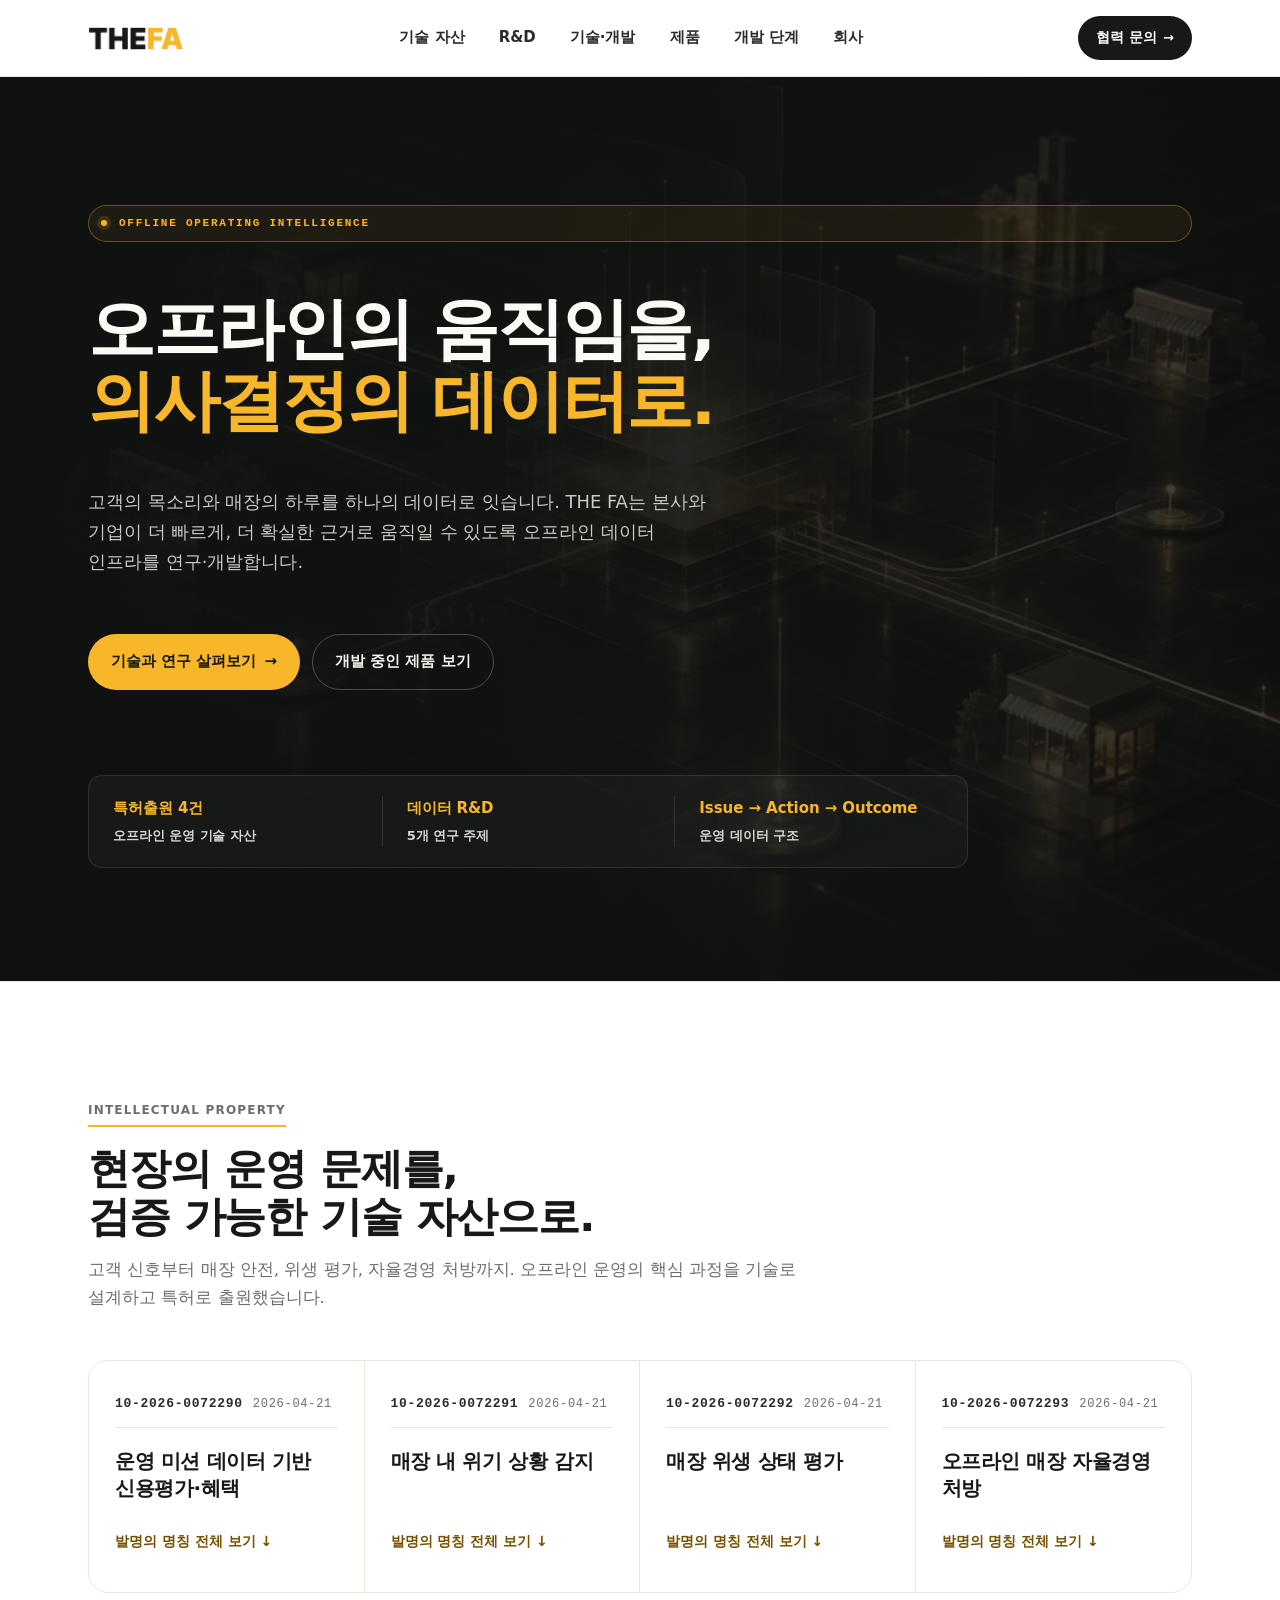
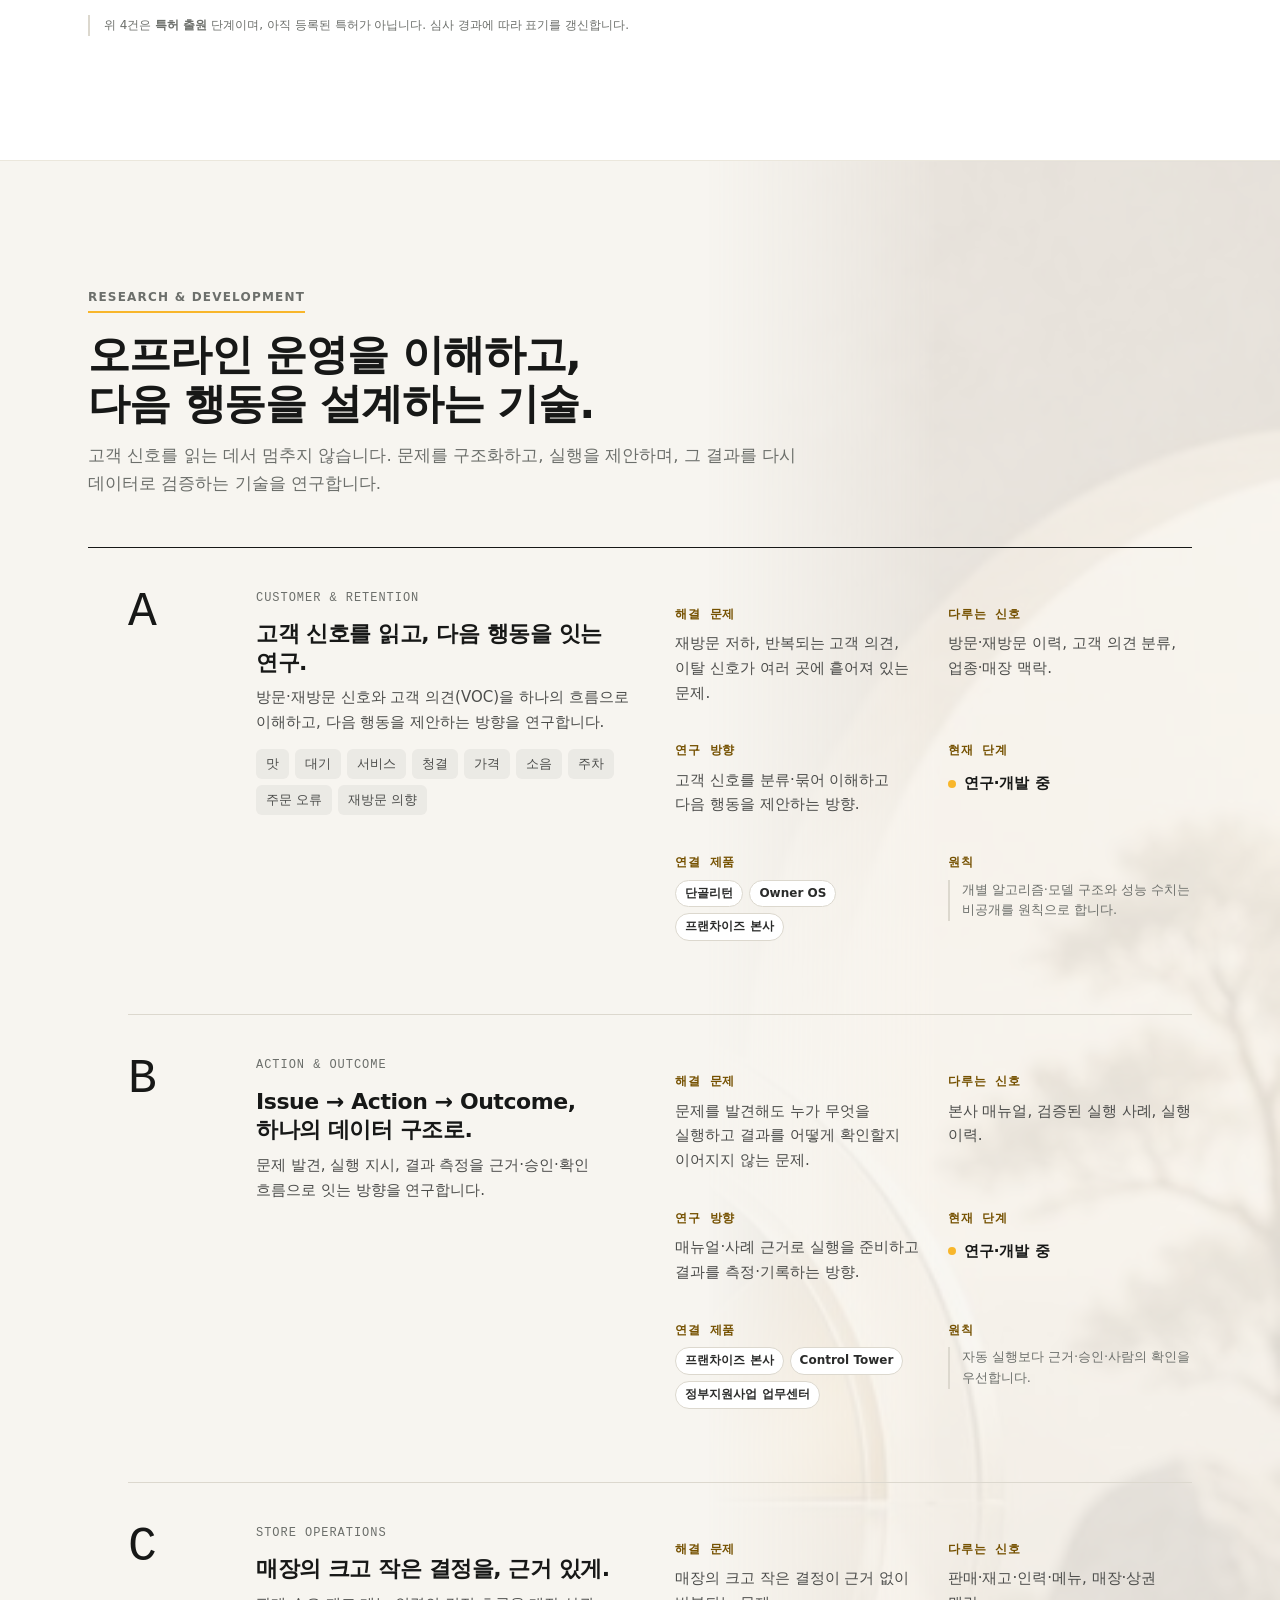
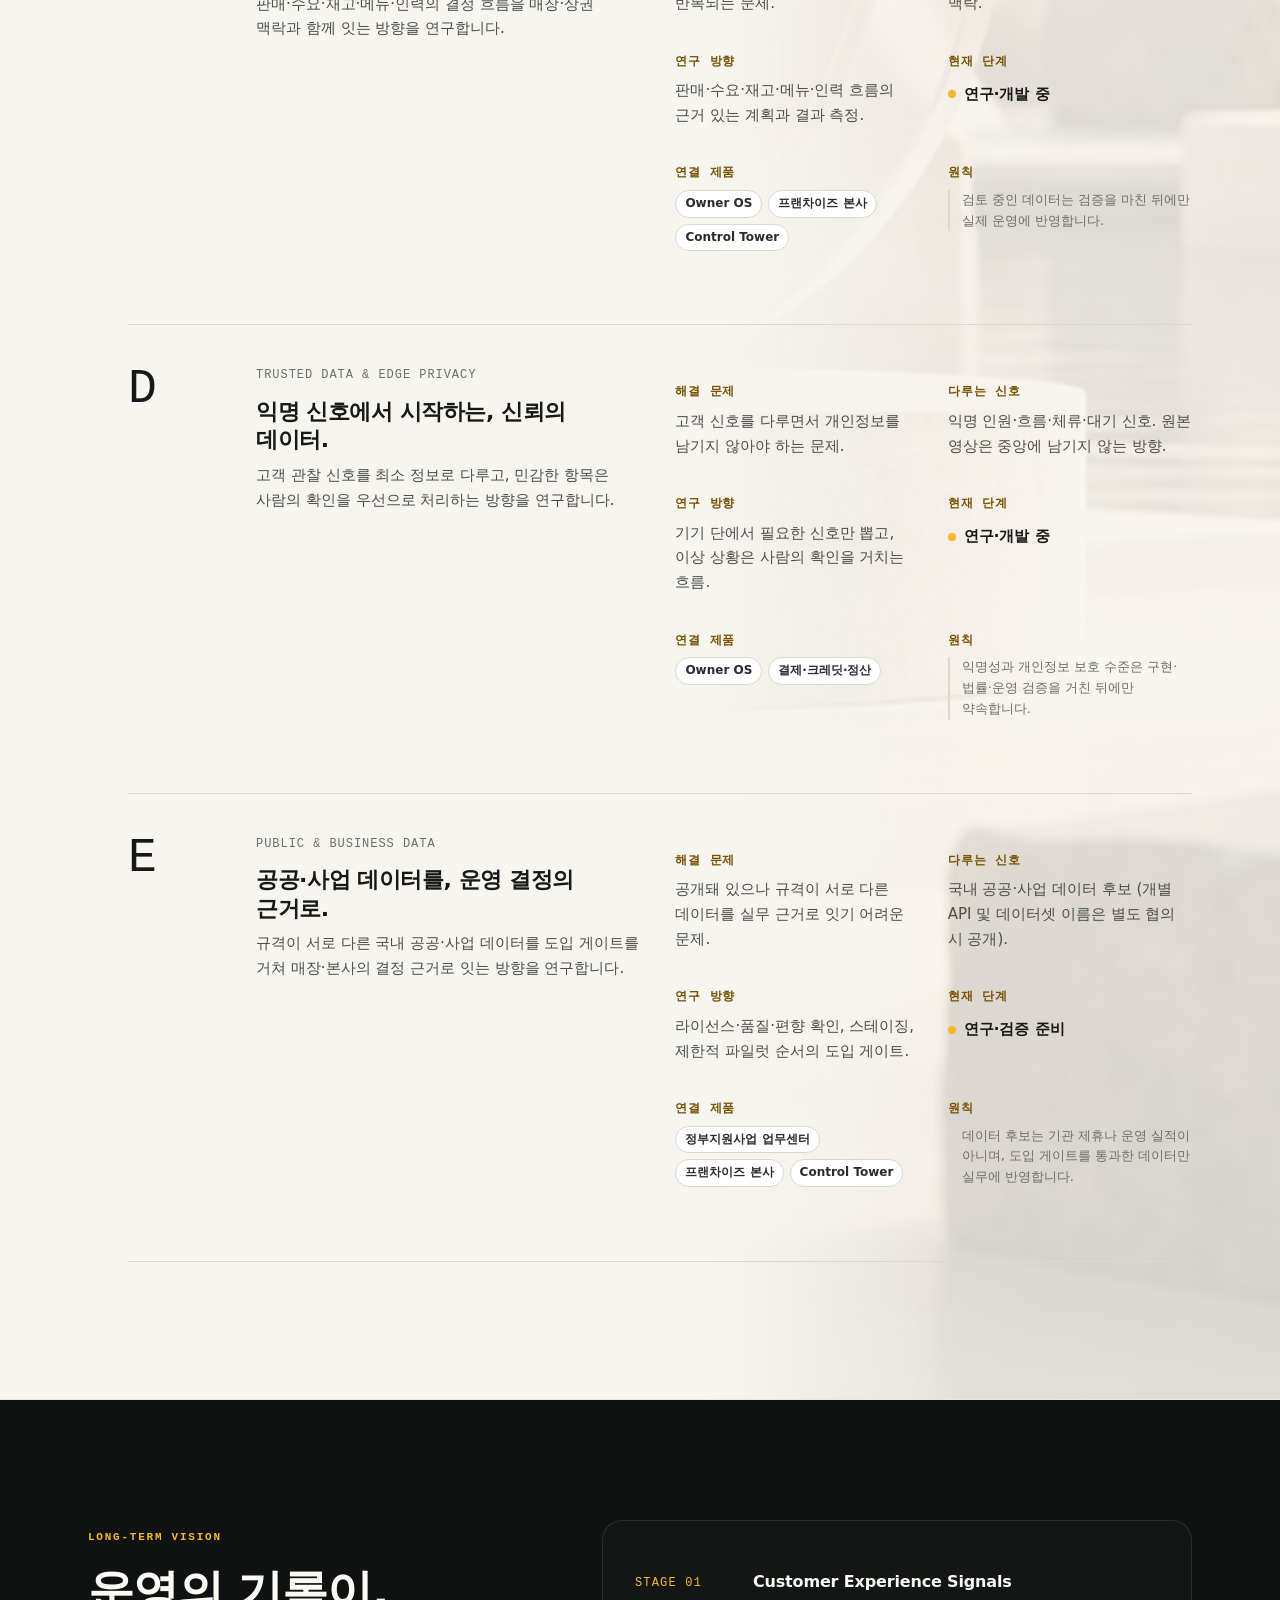
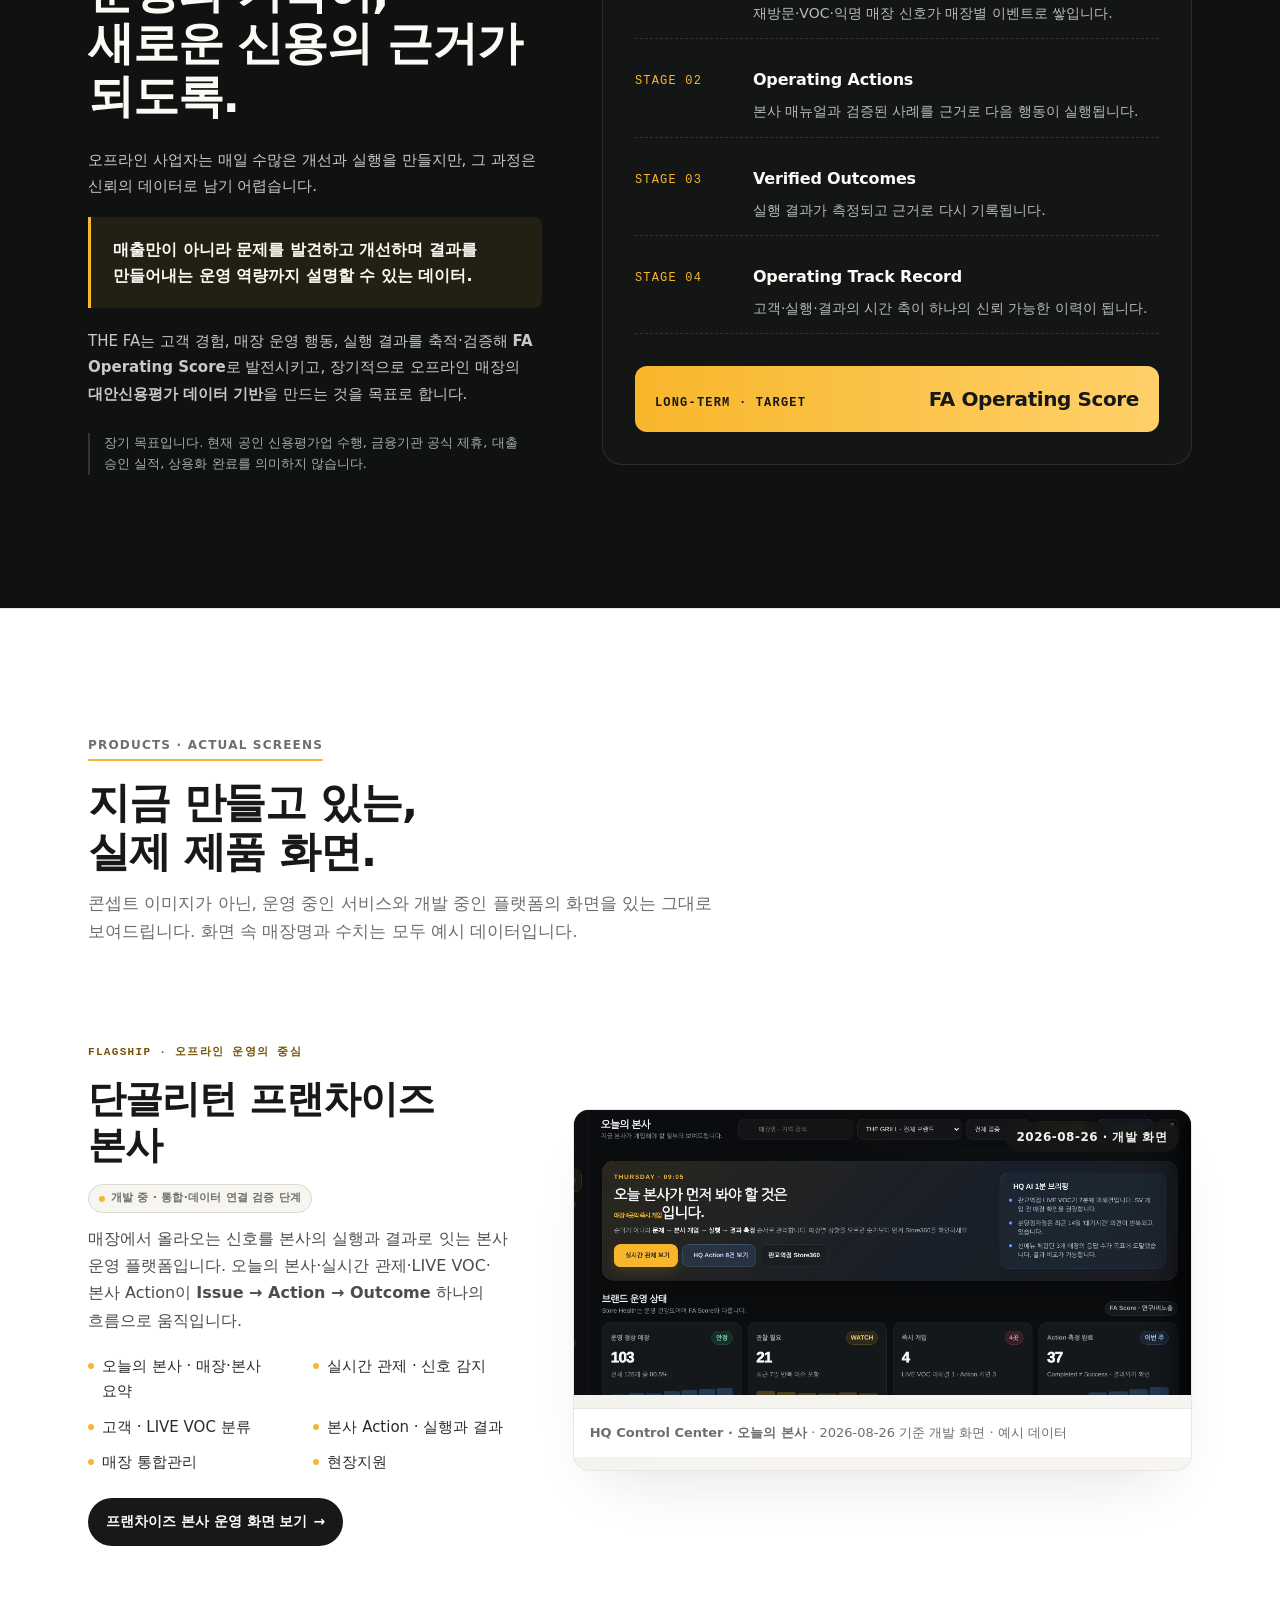
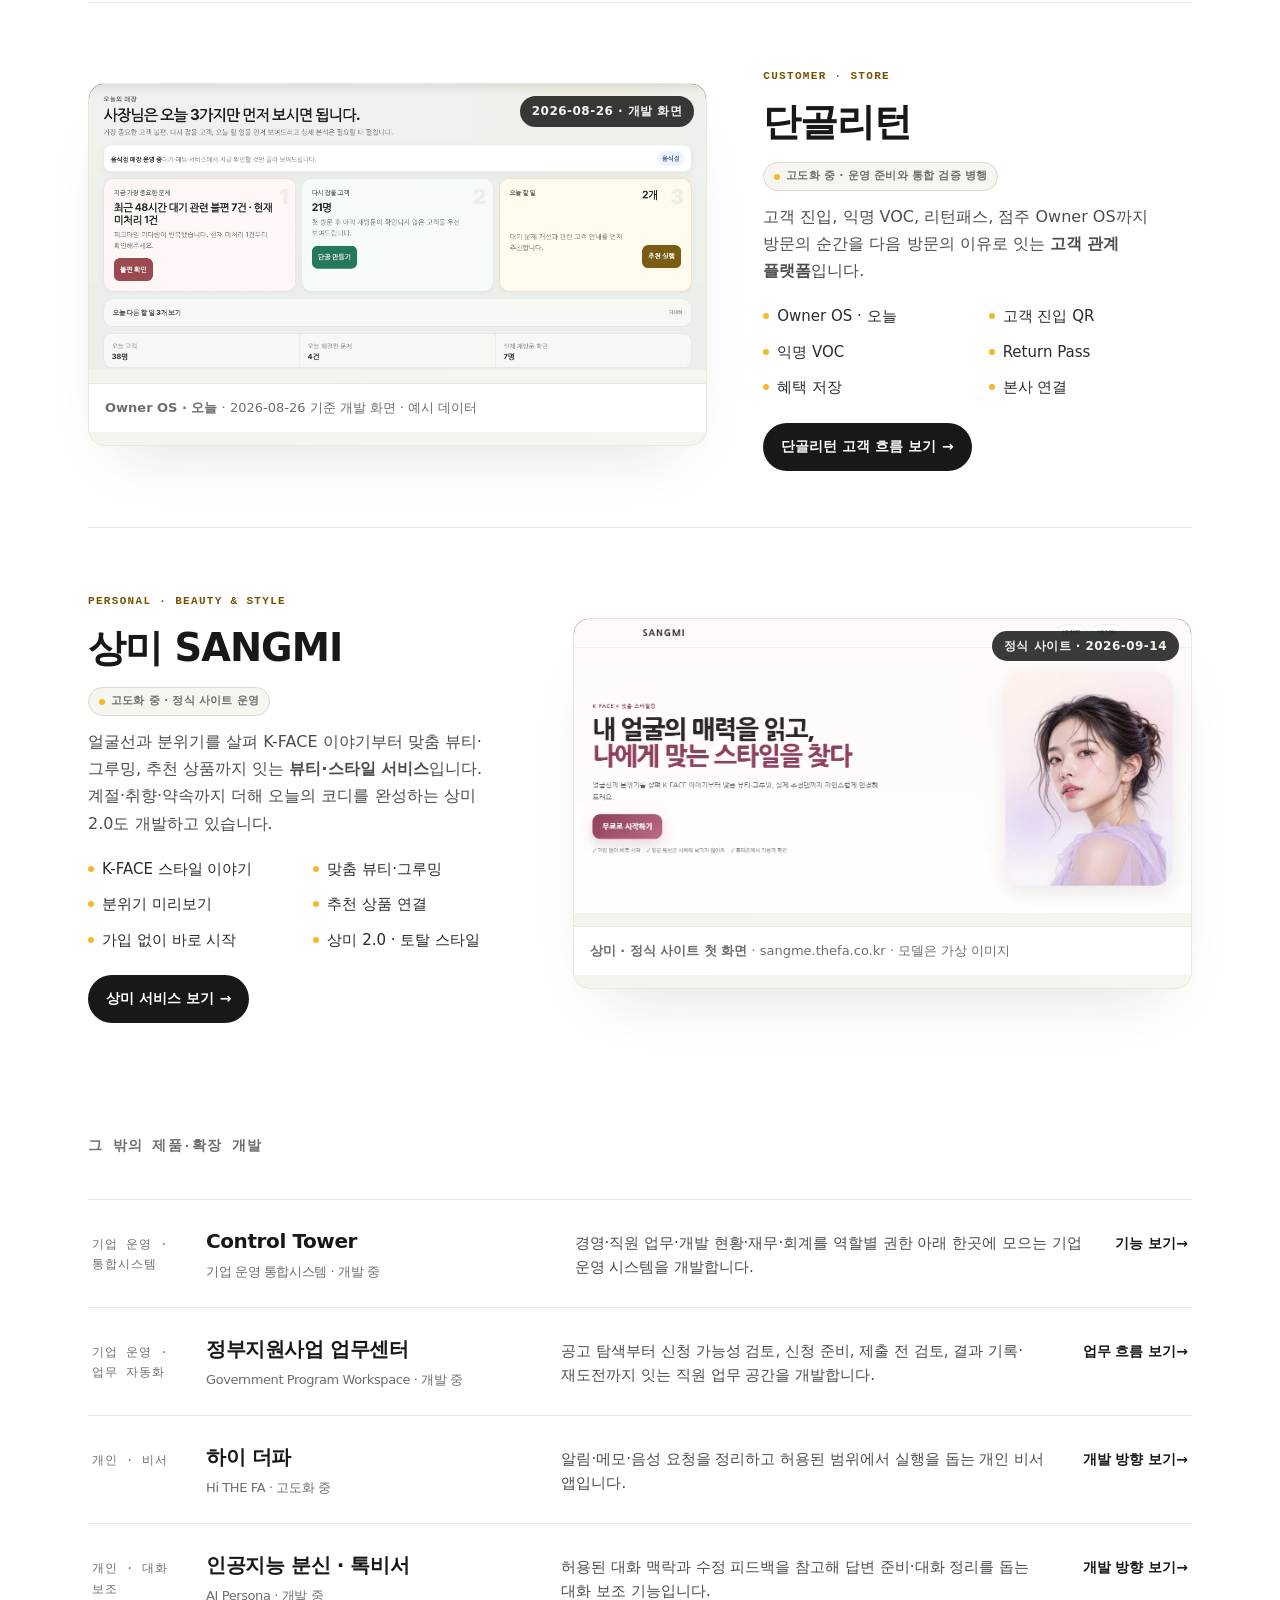
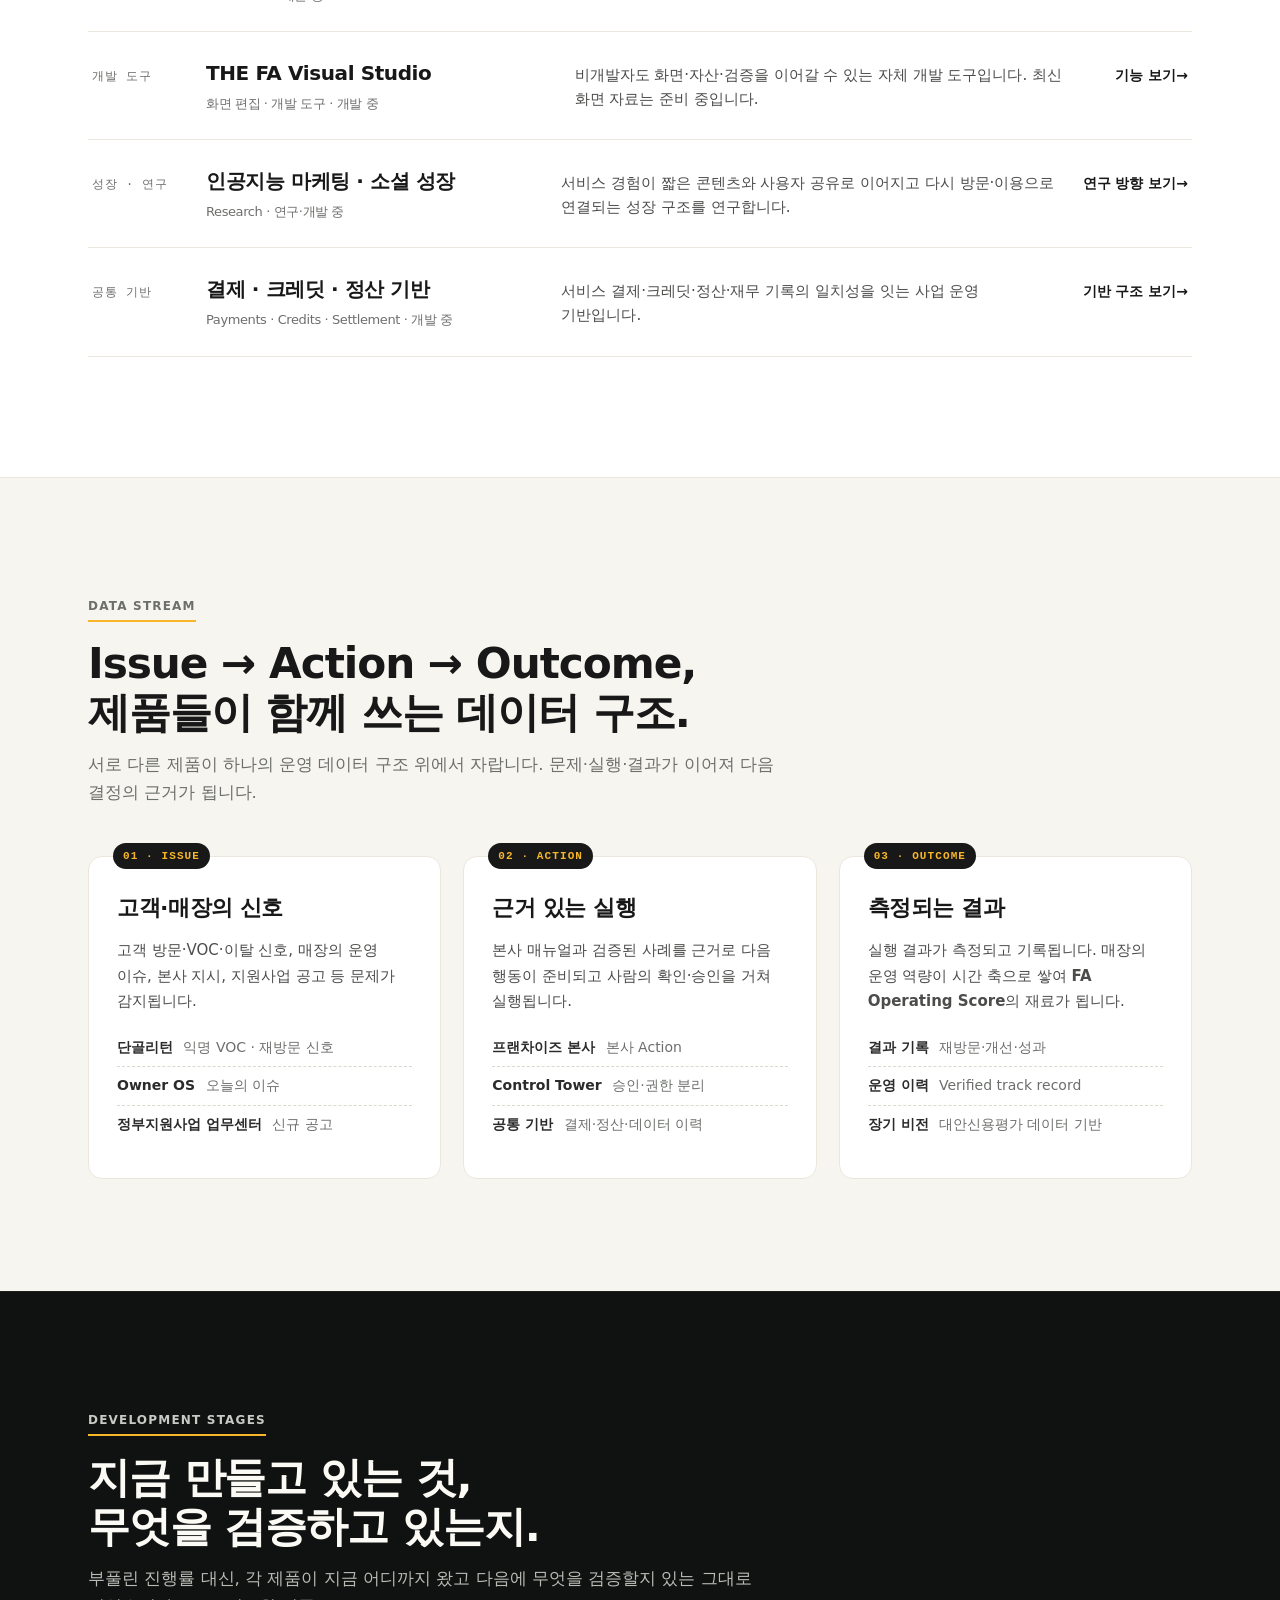
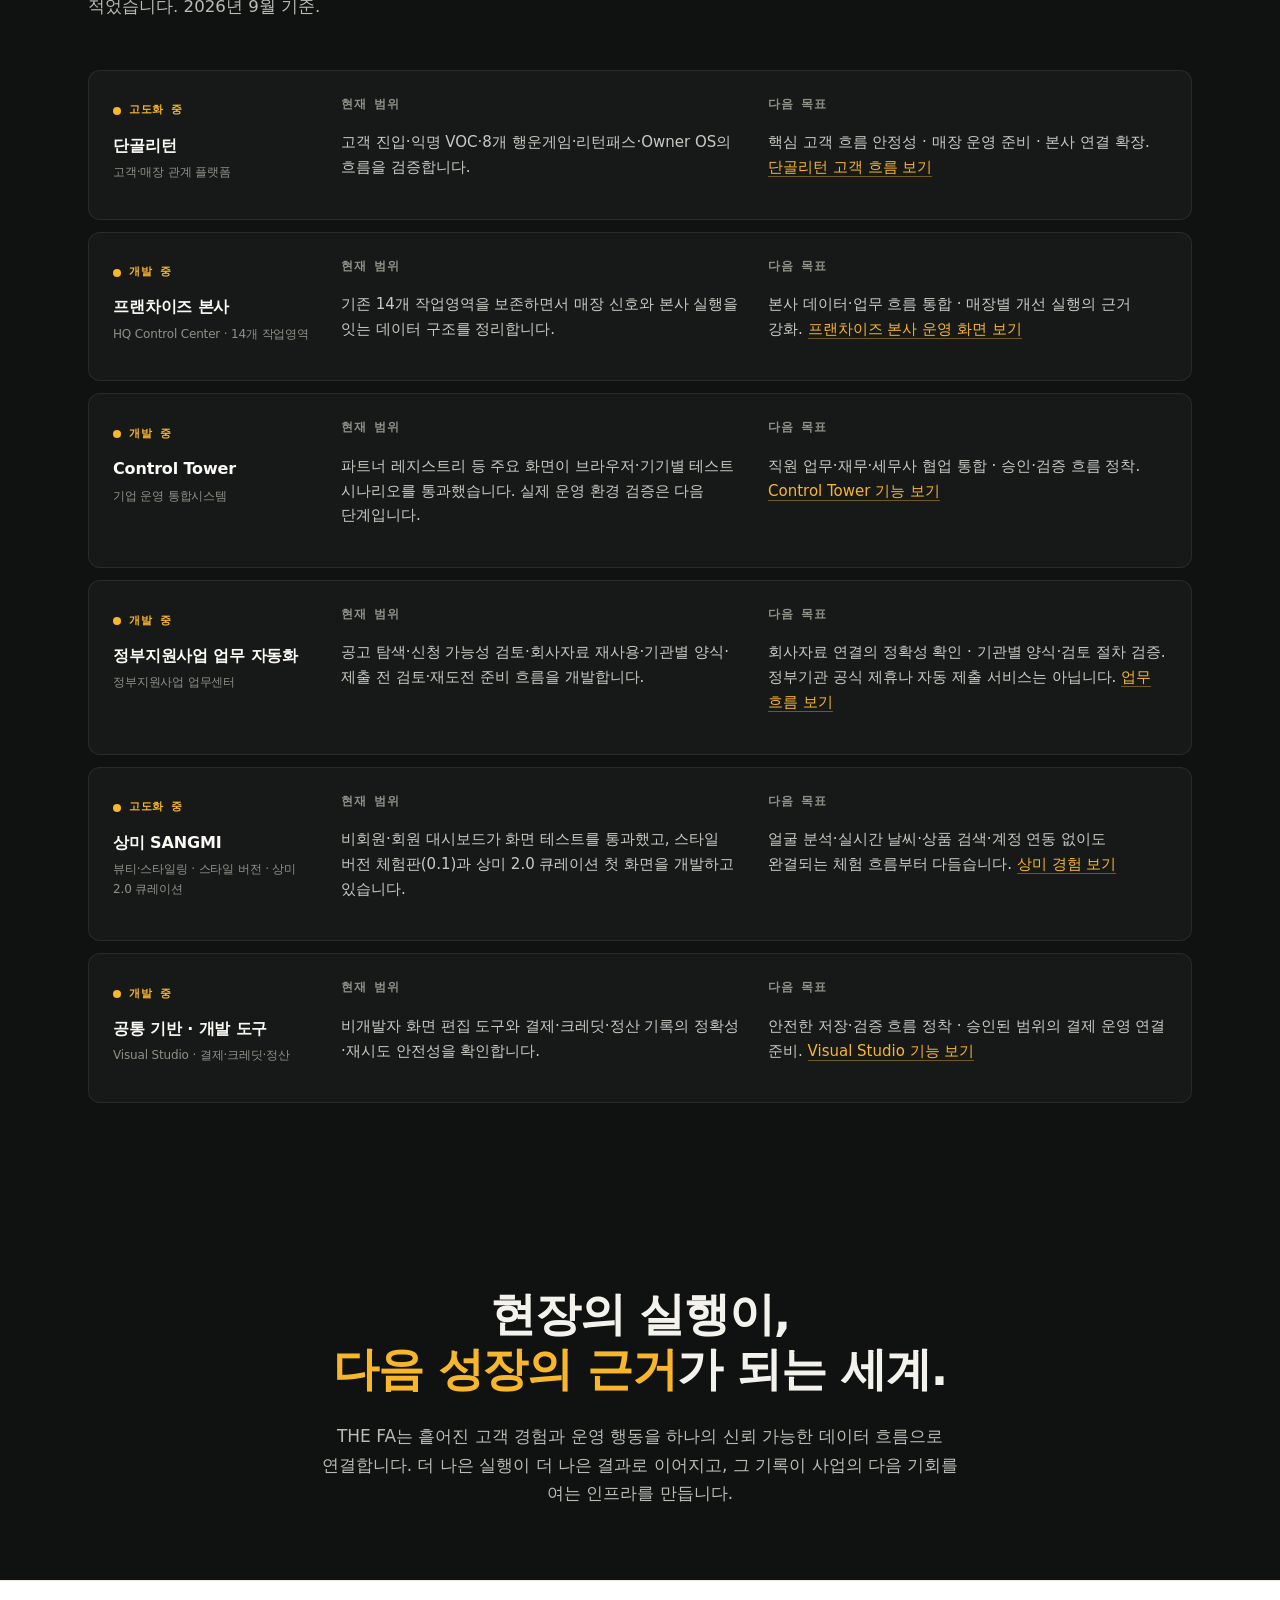
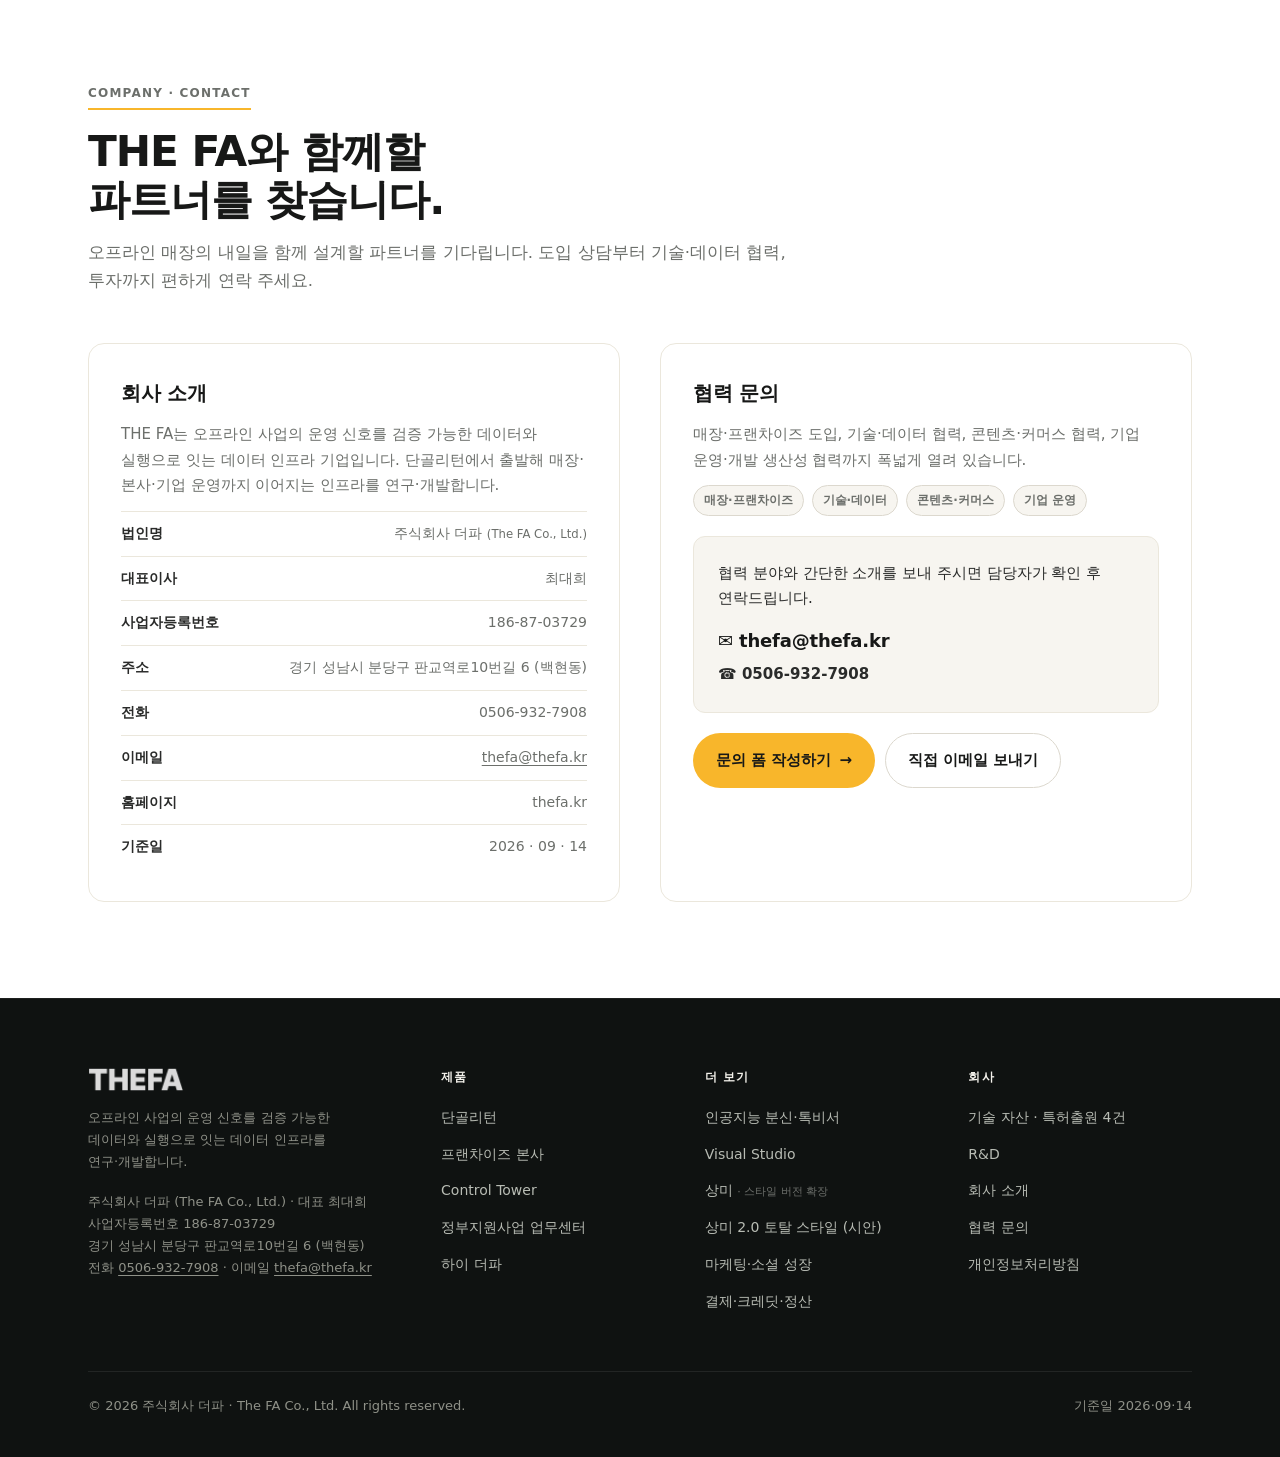
==== index.html @ a4ed69a2 "Preview: feature/technology-page @ d7dcc71 (production 아님, CNAME 제외) Co-Authored-By: Claude Opus 5 <" ====
<!doctype html>
<html lang="ko">
<head>
<meta charset="utf-8"/>
<meta name="viewport" content="width=device-width,initial-scale=1"/>
<meta name="robots" content="index,follow"/>
<meta property="og:locale" content="ko_KR"/>
<meta property="og:image" content="https://thefa.kr/assets/brand/og-thefa.jpg"/>
<meta property="og:image:width" content="1200"/>
<meta property="og:image:height" content="630"/>
<link rel="canonical" href="https://thefa.kr/"/>
<meta name="author" content="주식회사 더파"/>
<meta name="theme-color" content="#0f1211"/>
<meta property="og:site_name" content="THE FA"/>
<meta property="og:url" content="https://thefa.kr/"/>
<meta name="twitter:card" content="summary_large_image"/>
<meta name="description" content="THE FA는 오프라인 사업의 운영 신호를 검증 가능한 데이터와 실행으로 연결하는 AI·데이터 인프라 기업입니다. 특허출원 4건과 5개의 R&D 주제로 오프라인 매장의 새로운 데이터 기반을 만듭니다."/>
<meta property="og:title" content="THE FA — 오프라인의 움직임을, 의사결정의 데이터로."/>
<meta property="og:description" content="고객 신호, 매장 운영 행동, 본사 실행, 결과를 하나의 데이터 흐름으로. AI·데이터 인프라 기업 THE FA."/>
<meta property="og:type" content="website"/>
<title>THE FA — 오프라인의 움직임을, 의사결정의 데이터로.</title>
<link rel="stylesheet" href="styles.css?v=5"/>
<link rel="icon" href="assets/approved/thefa-logo.png"/>
<script type="application/ld+json">{"@context": "https://schema.org", "@type": "Organization", "name": "주식회사 더파", "alternateName": ["THE FA", "The FA Co., Ltd."], "url": "https://thefa.kr/", "logo": "https://thefa.kr/assets/approved/thefa-logo.png", "email": "thefa@thefa.kr", "telephone": "+82-506-932-7908", "address": {"@type": "PostalAddress", "streetAddress": "판교역로10번길 6 (백현동)", "addressLocality": "성남시 분당구", "addressRegion": "경기도", "addressCountry": "KR"}}</script>
</head>
<body>

<a class="skip" href="#main">본문 바로가기</a>

<!-- ============ HEADER ============ -->
<header class="site-header" role="banner">
  <div class="wrap">
    <nav class="nav" aria-label="주 메뉴">
      <a class="brand" href="./" aria-label="THE FA 홈">
        <img src="assets/approved/thefa-logo.png" alt="THE FA" width="96"/>
        
      </a>
      <ul class="nav-menu">
        <li><a href="#patents">기술 자산</a></li>
        <li><a href="#research">R&amp;D</a></li>
        <li><a href="technology/">기술·개발</a></li>
        <li><a href="#products">제품</a></li>
        <li><a href="#roadmap">개발 단계</a></li>
        <li><a href="#company">회사</a></li>
      </ul>
      <a class="nav-cta" href="contact.html">협력 문의</a>
      <button class="nav-toggle" type="button" aria-expanded="false" aria-controls="nav-panel" aria-label="메뉴 열기">
        <span></span><span></span><span></span>
      </button>
    </nav>
  </div>
  <div class="nav-panel" id="nav-panel" style="display:none">
    <ul>
      <li><a href="#patents">기술 자산</a></li>
      <li><a href="#research">R&amp;D</a></li>
      <li><a href="technology/">기술·개발</a></li>
      <li><a href="#products">제품</a></li>
      <li><a href="#roadmap">개발 단계</a></li>
      <li><a href="#company">회사</a></li>
      <li><a href="contact.html" data-cta>협력 문의</a></li>
    </ul>
  </div>
</header>

<main id="main">

<!-- ============ 01. HERO ============ -->
<section class="hero-v2" aria-labelledby="hero-title">
  <div class="wrap">
    <span class="eyebrow">OFFLINE OPERATING INTELLIGENCE</span>
    <h1 id="hero-title">
      <span class="line">오프라인의 움직임을,</span>
      <span class="line line-2">의사결정의 데이터로.</span>
    </h1>
    <p class="lead">
      고객의 목소리와 매장의 하루를 하나의 데이터로 잇습니다.
      THE FA는 본사와 기업이 더 빠르게, 더 확실한 근거로 움직일 수 있도록
      오프라인 데이터 인프라를 연구·개발합니다.
    </p>
    <div class="cta-row">
      <a class="btn primary" href="#research">기술과 연구 살펴보기</a>
      <a class="btn ghost" href="#products">개발 중인 제품 보기</a>
    </div>
    <ul class="proof-strip" aria-label="회사 근거 요약">
      <li><b>특허출원 4건</b> 오프라인 운영 기술 자산</li>
      <li><b>데이터 R&amp;D</b> 5개 연구 주제</li>
      <li><b>Issue → Action → Outcome</b> 운영 데이터 구조</li>
    </ul>
  </div>
</section>

<!-- ============ 02. PATENTS ============ -->
<section class="section patents" id="patents" aria-labelledby="patents-title">
  <div class="wrap">
    <div class="section-head">
      <span class="section-eyebrow">INTELLECTUAL PROPERTY</span>
      <h2 id="patents-title">현장의 운영 문제를,<br/>검증 가능한 기술 자산으로.</h2>
      <p class="lede">고객 신호부터 매장 안전, 위생 평가, 자율경영 처방까지. 오프라인 운영의 핵심 과정을 기술로 설계하고 특허로 출원했습니다.</p>
    </div>

    <div class="patents-grid">
      <article class="patent">
        <div class="num-tag"><b>10-2026-0072290</b><span>2026-04-21</span></div>
        <h3 class="short">운영 미션 데이터 기반 신용평가·혜택</h3>
        <details>
          <summary>발명의 명칭 전체 보기</summary>
          <p>오프라인 운영 미션 수행 데이터 기반 신용평가 점수 산출을 통한 혜택 제공 방법 및 전자 장치</p>
        </details>
      </article>
      <article class="patent">
        <div class="num-tag"><b>10-2026-0072291</b><span>2026-04-21</span></div>
        <h3 class="short">매장 내 위기 상황 감지</h3>
        <details>
          <summary>발명의 명칭 전체 보기</summary>
          <p>매장 내 위기 상황 감지 방법 및 전자 장치</p>
        </details>
      </article>
      <article class="patent">
        <div class="num-tag"><b>10-2026-0072292</b><span>2026-04-21</span></div>
        <h3 class="short">매장 위생 상태 평가</h3>
        <details>
          <summary>발명의 명칭 전체 보기</summary>
          <p>매장의 위생 상태를 평가하는 방법 및 전자 장치</p>
        </details>
      </article>
      <article class="patent">
        <div class="num-tag"><b>10-2026-0072293</b><span>2026-04-21</span></div>
        <h3 class="short">오프라인 매장 자율경영 처방</h3>
        <details>
          <summary>발명의 명칭 전체 보기</summary>
          <p>오프라인 매장의 자율경영 처방을 생성하는 방법 및 전자 장치</p>
        </details>
      </article>
    </div>

    <p class="footnote">위 4건은 <b>특허 출원</b> 단계이며, 아직 등록된 특허가 아닙니다. 심사 경과에 따라 표기를 갱신합니다.</p>
  </div>
</section>

<!-- ============ 03. R&D ============ -->
<section class="section research" id="research" aria-labelledby="research-title">
  <div class="wrap">
    <div class="section-head">
      <span class="section-eyebrow">RESEARCH &amp; DEVELOPMENT</span>
      <h2 id="research-title">오프라인 운영을 이해하고,<br/>다음 행동을 설계하는 기술.</h2>
      <p class="lede">고객 신호를 읽는 데서 멈추지 않습니다. 문제를 구조화하고, 실행을 제안하며, 그 결과를 다시 데이터로 검증하는 기술을 연구합니다.</p>
    </div>

    <ol class="research-list">
      <li class="research-row">
        <div class="label">A</div>
        <div>
          <div class="en-title">Customer &amp; Retention</div>
          <h3>고객 신호를 읽고, 다음 행동을 잇는 연구.</h3>
          <p class="short-desc">방문·재방문 신호와 고객 의견(VOC)을 하나의 흐름으로 이해하고, 다음 행동을 제안하는 방향을 연구합니다.</p>
          <div class="voc-chips" aria-label="고객 의견 분류 예시">
            <span>맛</span><span>대기</span><span>서비스</span><span>청결</span><span>가격</span>
            <span>소음</span><span>주차</span><span>주문 오류</span><span>재방문 의향</span>
          </div>
        </div>
        <dl class="research-detail">
          <div><dt>해결 문제</dt><dd>재방문 저하, 반복되는 고객 의견, 이탈 신호가 여러 곳에 흩어져 있는 문제.</dd></div>
          <div><dt>다루는 신호</dt><dd>방문·재방문 이력, 고객 의견 분류, 업종·매장 맥락.</dd></div>
          <div><dt>연구 방향</dt><dd>고객 신호를 분류·묶어 이해하고 다음 행동을 제안하는 방향.</dd></div>
          <div><dt>현재 단계</dt><dd class="stage">연구·개발 중</dd></div>
          <div><dt>연결 제품</dt><dd class="products"><span>단골리턴</span><span>Owner OS</span><span>프랜차이즈 본사</span></dd></div>
          <div><dt>원칙</dt><dd class="boundary">개별 알고리즘·모델 구조와 성능 수치는 비공개를 원칙으로 합니다.</dd></div>
        </dl>
      </li>

      <li class="research-row">
        <div class="label">B</div>
        <div>
          <div class="en-title">Action &amp; Outcome</div>
          <h3>Issue → Action → Outcome, 하나의 데이터 구조로.</h3>
          <p class="short-desc">문제 발견, 실행 지시, 결과 측정을 근거·승인·확인 흐름으로 잇는 방향을 연구합니다.</p>
        </div>
        <dl class="research-detail">
          <div><dt>해결 문제</dt><dd>문제를 발견해도 누가 무엇을 실행하고 결과를 어떻게 확인할지 이어지지 않는 문제.</dd></div>
          <div><dt>다루는 신호</dt><dd>본사 매뉴얼, 검증된 실행 사례, 실행 이력.</dd></div>
          <div><dt>연구 방향</dt><dd>매뉴얼·사례 근거로 실행을 준비하고 결과를 측정·기록하는 방향.</dd></div>
          <div><dt>현재 단계</dt><dd class="stage">연구·개발 중</dd></div>
          <div><dt>연결 제품</dt><dd class="products"><span>프랜차이즈 본사</span><span>Control Tower</span><span>정부지원사업 업무센터</span></dd></div>
          <div><dt>원칙</dt><dd class="boundary">자동 실행보다 근거·승인·사람의 확인을 우선합니다.</dd></div>
        </dl>
      </li>

      <li class="research-row">
        <div class="label">C</div>
        <div>
          <div class="en-title">Store Operations</div>
          <h3>매장의 크고 작은 결정을, 근거 있게.</h3>
          <p class="short-desc">판매·수요·재고·메뉴·인력의 결정 흐름을 매장·상권 맥락과 함께 잇는 방향을 연구합니다.</p>
        </div>
        <dl class="research-detail">
          <div><dt>해결 문제</dt><dd>매장의 크고 작은 결정이 근거 없이 반복되는 문제.</dd></div>
          <div><dt>다루는 신호</dt><dd>판매·재고·인력·메뉴, 매장·상권 맥락.</dd></div>
          <div><dt>연구 방향</dt><dd>판매·수요·재고·메뉴·인력 흐름의 근거 있는 계획과 결과 측정.</dd></div>
          <div><dt>현재 단계</dt><dd class="stage">연구·개발 중</dd></div>
          <div><dt>연결 제품</dt><dd class="products"><span>Owner OS</span><span>프랜차이즈 본사</span><span>Control Tower</span></dd></div>
          <div><dt>원칙</dt><dd class="boundary">검토 중인 데이터는 검증을 마친 뒤에만 실제 운영에 반영합니다.</dd></div>
        </dl>
      </li>

      <li class="research-row">
        <div class="label">D</div>
        <div>
          <div class="en-title">Trusted Data &amp; Edge Privacy</div>
          <h3>익명 신호에서 시작하는, 신뢰의 데이터.</h3>
          <p class="short-desc">고객 관찰 신호를 최소 정보로 다루고, 민감한 항목은 사람의 확인을 우선으로 처리하는 방향을 연구합니다.</p>
        </div>
        <dl class="research-detail">
          <div><dt>해결 문제</dt><dd>고객 신호를 다루면서 개인정보를 남기지 않아야 하는 문제.</dd></div>
          <div><dt>다루는 신호</dt><dd>익명 인원·흐름·체류·대기 신호. 원본 영상은 중앙에 남기지 않는 방향.</dd></div>
          <div><dt>연구 방향</dt><dd>기기 단에서 필요한 신호만 뽑고, 이상 상황은 사람의 확인을 거치는 흐름.</dd></div>
          <div><dt>현재 단계</dt><dd class="stage">연구·개발 중</dd></div>
          <div><dt>연결 제품</dt><dd class="products"><span>Owner OS</span><span>결제·크레딧·정산</span></dd></div>
          <div><dt>원칙</dt><dd class="boundary">익명성과 개인정보 보호 수준은 구현·법률·운영 검증을 거친 뒤에만 약속합니다.</dd></div>
        </dl>
      </li>

      <li class="research-row">
        <div class="label">E</div>
        <div>
          <div class="en-title">Public &amp; Business Data</div>
          <h3>공공·사업 데이터를, 운영 결정의 근거로.</h3>
          <p class="short-desc">규격이 서로 다른 국내 공공·사업 데이터를 도입 게이트를 거쳐 매장·본사의 결정 근거로 잇는 방향을 연구합니다.</p>
        </div>
        <dl class="research-detail">
          <div><dt>해결 문제</dt><dd>공개돼 있으나 규격이 서로 다른 데이터를 실무 근거로 잇기 어려운 문제.</dd></div>
          <div><dt>다루는 신호</dt><dd>국내 공공·사업 데이터 후보 (개별 API 및 데이터셋 이름은 별도 협의 시 공개).</dd></div>
          <div><dt>연구 방향</dt><dd>라이선스·품질·편향 확인, 스테이징, 제한적 파일럿 순서의 도입 게이트.</dd></div>
          <div><dt>현재 단계</dt><dd class="stage">연구·검증 준비</dd></div>
          <div><dt>연결 제품</dt><dd class="products"><span>정부지원사업 업무센터</span><span>프랜차이즈 본사</span><span>Control Tower</span></dd></div>
          <div><dt>원칙</dt><dd class="boundary">데이터 후보는 기관 제휴나 운영 실적이 아니며, 도입 게이트를 통과한 데이터만 실무에 반영합니다.</dd></div>
        </dl>
      </li>
    </ol>
  </div>
</section>

<!-- ============ 04. LONG-TERM VISION · Credit Data ============ -->
<section class="section credit-vision" aria-labelledby="credit-title">
  <div class="wrap">
    <div class="band">
      <div>
        <span class="eyebrow">LONG-TERM VISION</span>
        <h2 id="credit-title">운영의 기록이,
새로운 신용의 근거가 되도록.</h2>
        <p class="body" style="margin-top:24px">
          오프라인 사업자는 매일 수많은 개선과 실행을 만들지만,
          그 과정은 신뢰의 데이터로 남기 어렵습니다.
        </p>
        <p class="emphasis">
          매출만이 아니라 문제를 발견하고 개선하며 결과를 만들어내는 <b>운영 역량</b>까지 설명할 수 있는 데이터.
        </p>
        <p class="body">
          THE FA는 고객 경험, 매장 운영 행동, 실행 결과를 축적·검증해 <b>FA Operating Score</b>로 발전시키고,
          장기적으로 오프라인 매장의 <b>대안신용평가 데이터 기반</b>을 만드는 것을 목표로 합니다.
        </p>
        <p class="boundary">
          장기 목표입니다. 현재 공인 신용평가업 수행, 금융기관 공식 제휴, 대출 승인 실적, 상용화 완료를 의미하지 않습니다.
        </p>
      </div>

      <div class="flow-diagram" aria-label="FA Operating Score의 데이터 흐름">
        <div class="stage">
          <span class="no">STAGE 01</span>
          <div>
            <b>Customer Experience Signals</b>
            <p>재방문·VOC·익명 매장 신호가 매장별 이벤트로 쌓입니다.</p>
          </div>
        </div>
        <div class="stage">
          <span class="no">STAGE 02</span>
          <div>
            <b>Operating Actions</b>
            <p>본사 매뉴얼과 검증된 사례를 근거로 다음 행동이 실행됩니다.</p>
          </div>
        </div>
        <div class="stage">
          <span class="no">STAGE 03</span>
          <div>
            <b>Verified Outcomes</b>
            <p>실행 결과가 측정되고 근거로 다시 기록됩니다.</p>
          </div>
        </div>
        <div class="stage">
          <span class="no">STAGE 04</span>
          <div>
            <b>Operating Track Record</b>
            <p>고객·실행·결과의 시간 축이 하나의 신뢰 가능한 이력이 됩니다.</p>
          </div>
        </div>
        <div class="score-cap">
          <span>LONG-TERM · TARGET</span>
          <b>FA Operating Score</b>
        </div>
      </div>
    </div>
  </div>
</section>

<!-- ============ 05. PRODUCT SPOTLIGHTS ============ -->
<section class="section spotlights" id="products" aria-labelledby="products-title">
  <div class="wrap">
    <div class="section-head">
      <span class="section-eyebrow">PRODUCTS · ACTUAL SCREENS</span>
      <h2 id="products-title">지금 만들고 있는,<br/>실제 제품 화면.</h2>
      <p class="lede">
        콘셉트 이미지가 아닌, 운영 중인 서비스와 개발 중인 플랫폼의 화면을 있는 그대로 보여드립니다.
        화면 속 매장명과 수치는 모두 예시 데이터입니다.
      </p>
    </div>

    <!-- Spotlight 1 : 프랜차이즈 본사 HQ Control Center -->
    <article class="spotlight">
      <div>
        <span class="spot-eyebrow">FLAGSHIP · 오프라인 운영의 중심</span>
        <h3 class="spot-title">단골리턴 프랜차이즈 본사</h3>
        <span class="spot-status">개발 중 · 통합·데이터 연결 검증 단계</span>
        <p class="spot-summary">
          매장에서 올라오는 신호를 본사의 실행과 결과로 잇는 본사 운영 플랫폼입니다.
          오늘의 본사·실시간 관제·LIVE VOC·본사 Action이 <b>Issue → Action → Outcome</b> 하나의 흐름으로 움직입니다.
        </p>
        <ul class="spot-features">
          <li>오늘의 본사 · 매장·본사 요약</li>
          <li>실시간 관제 · 신호 감지</li>
          <li>고객 · LIVE VOC 분류</li>
          <li>본사 Action · 실행과 결과</li>
          <li>매장 통합관리</li>
          <li>현장지원</li>
        </ul>
        <a class="spot-cta" href="products/franchise-hq.html">프랜차이즈 본사 운영 화면 보기</a>
      </div>
      <div class="spot-media" data-zoom
           data-caption="HQ Control Center · 오늘의 본사 (2026-08-26 기준 개발 화면 · 예시 데이터)">
        <span class="badge">2026-08-26 · 개발 화면</span>
        <img src="assets/screens/02_hq_control_center_today.webp"
             alt="HQ Control Center · 오늘의 본사 개발 화면. 매장·본사 요약 카드와 실행 리스트가 배치되어 있습니다."
             loading="lazy" width="2380" height="1100"/>
        <p class="cap"><b>HQ Control Center · 오늘의 본사</b> · 2026-08-26 기준 개발 화면 · 예시 데이터</p>
      </div>
    </article>

    <!-- Spotlight 2 : 단골리턴 (Owner OS + Customer QR) -->
    <article class="spotlight reverse">
      <div>
        <span class="spot-eyebrow">CUSTOMER · STORE</span>
        <h3 class="spot-title">단골리턴</h3>
        <span class="spot-status">고도화 중 · 운영 준비와 통합 검증 병행</span>
        <p class="spot-summary">
          고객 진입, 익명 VOC, 리턴패스, 점주 Owner OS까지
          방문의 순간을 다음 방문의 이유로 잇는 <b>고객 관계 플랫폼</b>입니다.
        </p>
        <ul class="spot-features">
          <li>Owner OS · 오늘</li>
          <li>고객 진입 QR</li>
          <li>익명 VOC</li>
          <li>Return Pass</li>
          <li>혜택 저장</li>
          <li>본사 연결</li>
        </ul>
        <a class="spot-cta" href="products/dangolreturn.html">단골리턴 고객 흐름 보기</a>
      </div>
      <div class="spot-media" data-zoom
           data-caption="Owner OS · 오늘 (2026-08-26 기준 개발 화면 · 예시 데이터)">
        <span class="badge">2026-08-26 · 개발 화면</span>
        <img src="assets/screens/01_owner_os_today.webp"
             alt="점주용 Owner OS의 오늘 화면. 방문·VOC·실행 리스트가 배치되어 있습니다."
             loading="lazy" width="2380" height="1100"/>
        <p class="cap"><b>Owner OS · 오늘</b> · 2026-08-26 기준 개발 화면 · 예시 데이터</p>
      </div>
    </article>

    <!-- Spotlight 3 : 상미 -->
    <article class="spotlight">
      <div>
        <span class="spot-eyebrow">PERSONAL · BEAUTY &amp; STYLE</span>
        <h3 class="spot-title">상미 SANGMI</h3>
        <span class="spot-status">고도화 중 · 정식 사이트 운영</span>
        <p class="spot-summary">
          얼굴선과 분위기를 살펴 K-FACE 이야기부터 맞춤 뷰티·그루밍, 추천 상품까지 잇는 <b>뷰티·스타일 서비스</b>입니다.
          계절·취향·약속까지 더해 오늘의 코디를 완성하는 상미 2.0도 개발하고 있습니다.
        </p>
        <ul class="spot-features">
          <li>K-FACE 스타일 이야기</li>
          <li>맞춤 뷰티·그루밍</li>
          <li>분위기 미리보기</li>
          <li>추천 상품 연결</li>
          <li>가입 없이 바로 시작</li>
          <li>상미 2.0 · 토탈 스타일</li>
        </ul>
        <a class="spot-cta" href="products/sangmi.html">상미 서비스 보기</a>
      </div>
      <div class="spot-media" data-zoom
           data-caption="상미 정식 사이트 첫 화면 (sangme.thefa.co.kr · 2026-09-14 기준 · 모델은 가상 이미지)">
        <span class="badge">정식 사이트 · 2026-09-14</span>
        <img src="assets/screens/12_sangmi_live_hero.webp"
             alt="상미 정식 사이트 첫 화면. ‘내 얼굴의 매력을 읽고, 나에게 맞는 스타일을 찾다’ 문구와 모델 이미지가 있습니다."
             loading="lazy" width="1440" height="687"/>
        <p class="cap"><b>상미 · 정식 사이트 첫 화면</b> · sangme.thefa.co.kr · 모델은 가상 이미지</p>
      </div>
    </article>

    <!-- 이하 제품은 리스트로 정리 -->
    <h3 style="margin:56px 0 0;font-size:14px;font-weight:800;letter-spacing:.08em;color:var(--muted);text-transform:uppercase;font-family:ui-monospace,SFMono-Regular,Menlo,monospace">그 밖의 제품·확장 개발</h3>

    <nav class="product-list-min" aria-label="추가 제품 목록">
      <a href="products/control-tower.html">
        <span class="cat">기업 운영 · 통합시스템</span>
        <span class="name">Control Tower<small>기업 운영 통합시스템 · 개발 중</small></span>
        <span class="desc">경영·직원 업무·개발 현황·재무·회계를 역할별 권한 아래 한곳에 모으는 기업 운영 시스템을 개발합니다.</span>
        <span class="go">기능 보기</span>
      </a>
      <a href="products/gov-workspace.html">
        <span class="cat">기업 운영 · 업무 자동화</span>
        <span class="name">정부지원사업 업무센터<small>Government Program Workspace · 개발 중</small></span>
        <span class="desc">공고 탐색부터 신청 가능성 검토, 신청 준비, 제출 전 검토, 결과 기록·재도전까지 잇는 직원 업무 공간을 개발합니다.</span>
        <span class="go">업무 흐름 보기</span>
      </a>
      <a href="products/hi-the-fa.html">
        <span class="cat">개인 · 비서</span>
        <span class="name">하이 더파<small>Hi THE FA · 고도화 중</small></span>
        <span class="desc">알림·메모·음성 요청을 정리하고 허용된 범위에서 실행을 돕는 개인 비서 앱입니다.</span>
        <span class="go">개발 방향 보기</span>
      </a>
      <a href="products/ai-persona.html">
        <span class="cat">개인 · 대화 보조</span>
        <span class="name">인공지능 분신 · 톡비서<small>AI Persona · 개발 중</small></span>
        <span class="desc">허용된 대화 맥락과 수정 피드백을 참고해 답변 준비·대화 정리를 돕는 대화 보조 기능입니다.</span>
        <span class="go">개발 방향 보기</span>
      </a>
      <a href="products/visual-studio.html">
        <span class="cat">개발 도구</span>
        <span class="name">THE FA Visual Studio<small>화면 편집 · 개발 도구 · 개발 중</small></span>
        <span class="desc">비개발자도 화면·자산·검증을 이어갈 수 있는 자체 개발 도구입니다. 최신 화면 자료는 준비 중입니다.</span>
        <span class="go">기능 보기</span>
      </a>
      <a href="products/ai-marketing.html">
        <span class="cat">성장 · 연구</span>
        <span class="name">인공지능 마케팅 · 소셜 성장<small>Research · 연구·개발 중</small></span>
        <span class="desc">서비스 경험이 짧은 콘텐츠와 사용자 공유로 이어지고 다시 방문·이용으로 연결되는 성장 구조를 연구합니다.</span>
        <span class="go">연구 방향 보기</span>
      </a>
      <a href="products/payments-finance.html">
        <span class="cat">공통 기반</span>
        <span class="name">결제 · 크레딧 · 정산 기반<small>Payments · Credits · Settlement · 개발 중</small></span>
        <span class="desc">서비스 결제·크레딧·정산·재무 기록의 일치성을 잇는 사업 운영 기반입니다.</span>
        <span class="go">기반 구조 보기</span>
      </a>
    </nav>
  </div>
</section>

<!-- ============ 06. ECOSYSTEM STREAM ============ -->
<section class="section stream" id="ecosystem" aria-labelledby="stream-title">
  <div class="wrap">
    <div class="section-head">
      <span class="section-eyebrow">DATA STREAM</span>
      <h2 id="stream-title">Issue → Action → Outcome,<br/>제품들이 함께 쓰는 데이터 구조.</h2>
      <p class="lede">
        서로 다른 제품이 하나의 운영 데이터 구조 위에서 자랍니다.
        문제·실행·결과가 이어져 다음 결정의 근거가 됩니다.
      </p>
    </div>

    <div class="stream-track">
      <div class="stream-cell" data-step="01 · ISSUE">
        <h3>고객·매장의 신호</h3>
        <p>고객 방문·VOC·이탈 신호, 매장의 운영 이슈, 본사 지시, 지원사업 공고 등 문제가 감지됩니다.</p>
        <ul>
          <li><b>단골리턴</b> 익명 VOC · 재방문 신호</li>
          <li><b>Owner OS</b> 오늘의 이슈</li>
          <li><b>정부지원사업 업무센터</b> 신규 공고</li>
        </ul>
      </div>
      <div class="stream-cell" data-step="02 · ACTION">
        <h3>근거 있는 실행</h3>
        <p>본사 매뉴얼과 검증된 사례를 근거로 다음 행동이 준비되고 사람의 확인·승인을 거쳐 실행됩니다.</p>
        <ul>
          <li><b>프랜차이즈 본사</b> 본사 Action</li>
          <li><b>Control Tower</b> 승인·권한 분리</li>
          <li><b>공통 기반</b> 결제·정산·데이터 이력</li>
        </ul>
      </div>
      <div class="stream-cell" data-step="03 · OUTCOME">
        <h3>측정되는 결과</h3>
        <p>실행 결과가 측정되고 기록됩니다. 매장의 운영 역량이 시간 축으로 쌓여 <b>FA Operating Score</b>의 재료가 됩니다.</p>
        <ul>
          <li><b>결과 기록</b> 재방문·개선·성과</li>
          <li><b>운영 이력</b> Verified track record</li>
          <li><b>장기 비전</b> 대안신용평가 데이터 기반</li>
        </ul>
      </div>
    </div>
  </div>
</section>

<!-- ============ 07. ROADMAP · 개발 단계와 검증 경계 ============ -->
<section class="section roadmap-v2" id="roadmap" aria-labelledby="roadmap-title">
  <div class="wrap">
    <div class="section-head">
      <span class="section-eyebrow" style="color:#c8cac4">DEVELOPMENT STAGES</span>
      <h2 id="roadmap-title">지금 만들고 있는 것,<br/>무엇을 검증하고 있는지.</h2>
      <p class="lede" style="color:#b8bcb4">부풀린 진행률 대신, 각 제품이 지금 어디까지 왔고 다음에 무엇을 검증할지 있는 그대로 적었습니다. 2026년 9월 기준.</p>
    </div>

    <div class="roadmap-list">
      <div class="roadmap-row">
        <div><span class="stage">고도화 중</span><h4>단골리턴 <small>고객·매장 관계 플랫폼</small></h4></div>
        <div><div class="label">현재 범위</div><p class="now">고객 진입·익명 VOC·8개 행운게임·리턴패스·Owner OS의 흐름을 검증합니다.</p></div>
        <div><div class="label">다음 목표</div><p class="next">핵심 고객 흐름 안정성 · 매장 운영 준비 · 본사 연결 확장. <a href="products/dangolreturn.html">단골리턴 고객 흐름 보기</a></p></div>
      </div>
      <div class="roadmap-row">
        <div><span class="stage">개발 중</span><h4>프랜차이즈 본사 <small>HQ Control Center · 14개 작업영역</small></h4></div>
        <div><div class="label">현재 범위</div><p class="now">기존 14개 작업영역을 보존하면서 매장 신호와 본사 실행을 잇는 데이터 구조를 정리합니다.</p></div>
        <div><div class="label">다음 목표</div><p class="next">본사 데이터·업무 흐름 통합 · 매장별 개선 실행의 근거 강화. <a href="products/franchise-hq.html">프랜차이즈 본사 운영 화면 보기</a></p></div>
      </div>
      <div class="roadmap-row">
        <div><span class="stage">개발 중</span><h4>Control Tower <small>기업 운영 통합시스템</small></h4></div>
        <div><div class="label">현재 범위</div><p class="now">파트너 레지스트리 등 주요 화면이 브라우저·기기별 테스트 시나리오를 통과했습니다. 실제 운영 환경 검증은 다음 단계입니다.</p></div>
        <div><div class="label">다음 목표</div><p class="next">직원 업무·재무·세무사 협업 통합 · 승인·검증 흐름 정착. <a href="products/control-tower.html">Control Tower 기능 보기</a></p></div>
      </div>
      <div class="roadmap-row">
        <div><span class="stage">개발 중</span><h4>정부지원사업 업무 자동화 <small>정부지원사업 업무센터</small></h4></div>
        <div><div class="label">현재 범위</div><p class="now">공고 탐색·신청 가능성 검토·회사자료 재사용·기관별 양식·제출 전 검토·재도전 준비 흐름을 개발합니다.</p></div>
        <div><div class="label">다음 목표</div><p class="next">회사자료 연결의 정확성 확인 · 기관별 양식·검토 절차 검증. 정부기관 공식 제휴나 자동 제출 서비스는 아닙니다. <a href="products/gov-workspace.html">업무 흐름 보기</a></p></div>
      </div>
      <div class="roadmap-row">
        <div><span class="stage">고도화 중</span><h4>상미 SANGMI <small>뷰티·스타일링 · 스타일 버전 · 상미 2.0 큐레이션</small></h4></div>
        <div><div class="label">현재 범위</div><p class="now">비회원·회원 대시보드가 화면 테스트를 통과했고, 스타일 버전 체험판(0.1)과 상미 2.0 큐레이션 첫 화면을 개발하고 있습니다.</p></div>
        <div><div class="label">다음 목표</div><p class="next">얼굴 분석·실시간 날씨·상품 검색·계정 연동 없이도 완결되는 체험 흐름부터 다듬습니다. <a href="products/sangmi.html">상미 경험 보기</a></p></div>
      </div>
      <div class="roadmap-row">
        <div><span class="stage">개발 중</span><h4>공통 기반 · 개발 도구 <small>Visual Studio · 결제·크레딧·정산</small></h4></div>
        <div><div class="label">현재 범위</div><p class="now">비개발자 화면 편집 도구와 결제·크레딧·정산 기록의 정확성·재시도 안전성을 확인합니다.</p></div>
        <div><div class="label">다음 목표</div><p class="next">안전한 저장·검증 흐름 정착 · 승인된 범위의 결제 운영 연결 준비. <a href="products/visual-studio.html">Visual Studio 기능 보기</a></p></div>
      </div>
    </div>
  </div>
</section>

<!-- ============ 08. VISION ============ -->
<section class="vision-block" aria-labelledby="vision-title">
  <div class="wrap">
    <h2 id="vision-title" class="short">
      현장의 실행이,<br/>
      <span class="accent">다음 성장의 근거</span>가 되는 세계.
    </h2>
    <p class="long">
      THE FA는 흩어진 고객 경험과 운영 행동을 하나의 신뢰 가능한 데이터 흐름으로 연결합니다.
      더 나은 실행이 더 나은 결과로 이어지고, 그 기록이 사업의 다음 기회를 여는 인프라를 만듭니다.
    </p>
  </div>
</section>

<!-- ============ 09. COMPANY · CONTACT ============ -->
<section class="section" id="company" aria-labelledby="company-title">
  <div class="wrap">
    <div class="section-head">
      <span class="section-eyebrow">COMPANY · CONTACT</span>
      <h2 id="company-title">THE FA와 함께할<br/>파트너를 찾습니다.</h2>
      <p class="lede">오프라인 매장의 내일을 함께 설계할 파트너를 기다립니다. 도입 상담부터 기술·데이터 협력, 투자까지 편하게 연락 주세요.</p>
    </div>

    <div class="company-block">
      <div class="panel">
        <h3>회사 소개</h3>
        <p>THE FA는 오프라인 사업의 운영 신호를 검증 가능한 데이터와 실행으로 잇는 데이터 인프라 기업입니다. 단골리턴에서 출발해 매장·본사·기업 운영까지 이어지는 인프라를 연구·개발합니다.</p>
        <ul>
          <li><b>법인명</b><span>주식회사 더파 <small style="color:var(--muted)">(The FA Co., Ltd.)</small></span></li>
          <li><b>대표이사</b><span>최대희</span></li>
          <li><b>사업자등록번호</b><span>186-87-03729</span></li>
          <li><b>주소</b><span>경기 성남시 분당구 판교역로10번길 6 (백현동)</span></li>
          <li><b>전화</b><span>0506-932-7908</span></li>
          <li><b>이메일</b><span><a href="mailto:thefa@thefa.kr">thefa@thefa.kr</a></span></li>
          <li><b>홈페이지</b><span>thefa.kr</span></li>
          <li><b>기준일</b><span>2026 · 09 · 14</span></li>
        </ul>
      </div>

      <div class="panel" id="contact">
        <h3>협력 문의</h3>
        <p>매장·프랜차이즈 도입, 기술·데이터 협력, 콘텐츠·커머스 협력, 기업 운영·개발 생산성 협력까지 폭넓게 열려 있습니다.</p>
        <div style="display:flex;flex-wrap:wrap;gap:8px;margin:12px 0 20px">
          <span class="tag">매장·프랜차이즈</span>
          <span class="tag">기술·데이터</span>
          <span class="tag">콘텐츠·커머스</span>
          <span class="tag">기업 운영</span>
        </div>
        <div style="padding:24px;text-align:left;background:var(--paper);border-radius:12px;border:1px solid var(--line-2)">
          <p style="margin:0 0 14px;color:var(--ink-2);font-size:15px;line-height:1.7">
            협력 분야와 간단한 소개를 보내 주시면 담당자가 확인 후 연락드립니다.
          </p>
          <p style="margin:0;display:flex;flex-direction:column;gap:6px">
            <a href="mailto:thefa@thefa.kr?cc=good24c@gmail.com&amp;subject=%5B%ED%98%91%EB%A0%A5%20%EB%AC%B8%EC%9D%98%5D%20" style="font-size:18px;font-weight:700;color:var(--ink);text-decoration:none;letter-spacing:-.01em">
               ✉︎ thefa@thefa.kr
            </a>
            <a href="tel:0506-932-7908" style="font-size:15px;font-weight:600;color:var(--ink-2);text-decoration:none">
               ☎︎ 0506-932-7908
            </a>
          </p>
        </div>
        <div style="margin-top:20px;display:flex;gap:10px;flex-wrap:wrap">
          <a class="btn primary" href="contact.html">문의 폼 작성하기</a>
          <a class="btn ghost" href="mailto:thefa@thefa.kr?cc=good24c@gmail.com&amp;subject=%5B%ED%98%91%EB%A0%A5%20%EB%AC%B8%EC%9D%98%5D%20" style="color:var(--ink);border-color:var(--line)">직접 이메일 보내기</a>
        </div>
      </div>
    </div>
  </div>
</section>

</main>

<!-- ============ FOOTER ============ -->
<footer class="site-footer" role="contentinfo">
  <div class="wrap">
    <div class="footer-grid">
      <div class="footer-brand">
        <img src="assets/approved/thefa-logo.png" alt="THE FA"/>
        <p>오프라인 사업의 운영 신호를 검증 가능한 데이터와 실행으로 잇는 데이터 인프라를 연구·개발합니다.</p>
        <address style="margin-top:18px;font-style:normal;font-size:13px;color:#8f9188;line-height:1.7">
          주식회사 더파 (The FA Co., Ltd.) · 대표 최대희<br/>
          사업자등록번호 186-87-03729<br/>
          경기 성남시 분당구 판교역로10번길 6 (백현동)<br/>
          전화 <a href="tel:0506-932-7908" style="color:inherit">0506-932-7908</a> ·
          이메일 <a href="mailto:thefa@thefa.kr" style="color:inherit;text-decoration:underline">thefa@thefa.kr</a>
        </address>
      </div>
      <div class="footer-col">
        <h4>제품</h4>
        <ul>
          <li><a href="products/dangolreturn.html">단골리턴</a></li>
          <li><a href="products/franchise-hq.html">프랜차이즈 본사</a></li>
          <li><a href="products/control-tower.html">Control Tower</a></li>
          <li><a href="products/gov-workspace.html">정부지원사업 업무센터</a></li>
          <li><a href="products/hi-the-fa.html">하이 더파</a></li>
        </ul>
      </div>
      <div class="footer-col">
        <h4>더 보기</h4>
        <ul>
          <li><a href="products/ai-persona.html">인공지능 분신·톡비서</a></li>
          <li><a href="products/visual-studio.html">Visual Studio</a></li>
          <li><a href="products/sangmi.html">상미 <span style="color:var(--muted);font-size:11px">· 스타일 버전 확장</span></a></li>
          <li><a href="products/sangmi-2.html">상미 2.0 토탈 스타일 (시안)</a></li>
          <li><a href="products/ai-marketing.html">마케팅·소셜 성장</a></li>
          <li><a href="products/payments-finance.html">결제·크레딧·정산</a></li>
        </ul>
      </div>
      <div class="footer-col">
        <h4>회사</h4>
        <ul>
          <li><a href="#patents">기술 자산 · 특허출원 4건</a></li>
          <li><a href="#research">R&amp;D</a></li>
          <li><a href="#company">회사 소개</a></li>
          <li><a href="contact.html">협력 문의</a></li>
          <li><a href="privacy.html">개인정보처리방침</a></li>
        </ul>
      </div>
    </div>
    <div class="footer-bottom">
      <div>© 2026 주식회사 더파 · The FA Co., Ltd. All rights reserved.</div>
      <div class="legal">
        <span>기준일 2026·09·14</span>
      </div>
    </div>
  </div>
</footer>

<script src="app.js?v=4a"></script>
</body>
</html>
---- styles.css ----
/* THE FA — 본사 홈페이지 공통 스타일
   색상: 로고에서 추출한 검정 + 브랜드 옐로우, 홈페이지 제안 크림/라인
   폰트: 시스템 한글 산세리프 우선. 별도 웹폰트 파일 미배포. */

:root {
  --ink: #171817;
  --ink-2: #2a2b2a;
  --ink-3: #4c4d4b;
  --muted: #6c6f6b;
  --gold: #f8b62b;
  --gold-2: #e0a11d;         /* 로고·검정 배경용 강조 */
  --gold-text: #755100;      /* 흰 배경의 일반 정보용 · 대비 7:1 이상 */
  --paper: #f7f5f0;
  --paper-2: #f1eee6;
  --surface: #ffffff;
  --line: #dcd8ce;
  --line-2: #ebe7dc;
  --dark-bg: #0f1211;
  --dark-surface: #1a1f1c;
  --dark-line: #2a302c;
  --dark-muted: #a8ada6;

  --radius-sm: 10px;
  --radius: 16px;
  --radius-lg: 22px;

  --shadow-sm: 0 1px 2px rgba(23,24,23,.04), 0 1px 1px rgba(23,24,23,.03);
  --shadow: 0 2px 6px rgba(23,24,23,.06), 0 8px 24px rgba(23,24,23,.05);

  --container: 1200px;

  --font: -apple-system, BlinkMacSystemFont, "Pretendard", "Apple SD Gothic Neo",
          "Noto Sans KR", "Malgun Gothic", "맑은 고딕", system-ui, sans-serif;
}

* { box-sizing: border-box; }

html { scroll-behavior: smooth; }

/* 동작 줄이기 설정에서는 부드러운 스크롤·전환·애니메이션을 끕니다 */
@media (prefers-reduced-motion: reduce) {
  html { scroll-behavior: auto; }
  *, *::before, *::after {
    animation-duration: 0.001ms !important;
    animation-iteration-count: 1 !important;
    transition-duration: 0.001ms !important;
    scroll-behavior: auto !important;
  }
}

body {
  margin: 0;
  font-family: var(--font);
  color: var(--ink);
  background: var(--surface);
  line-height: 1.7;
  word-break: keep-all;
  overflow-wrap: anywhere;
  -webkit-font-smoothing: antialiased;
  -moz-osx-font-smoothing: grayscale;
  font-feature-settings: "kern" 1, "liga" 1, "palt" 1;
  font-size: 17px;
  -webkit-text-size-adjust: 100%;
  text-size-adjust: 100%;
}

/* ---------- 가독성 하한선 (전 페이지 공통) ----------
   기존에 12px 이하로 남았던 조각들을 최소 13px, 모바일 최소 14px로 상향. */
.footer-bottom, .footer-col a, .footer-brand p,
.hero-note, .hero-graphic-note,
.spot-media .cap, .screen-lockup figcaption,
.card-caps li, .status-pill, .card-kind, .card-name-sub,
.role p, .gap p, .product-body .side p, .product-body .side li,
.legal-doc .stamp {
  font-size: max(13px, 0.82em);
}
@media (max-width: 700px) {
  body { font-size: 16px; }
  .footer-bottom, .card-kind, .status-pill, .hero-note { font-size: 13px; }
  .card-caps li, .card-name-sub { font-size: 13px; }
}

img { max-width: 100%; display: block; }

a { color: inherit; text-underline-offset: 3px; text-decoration-thickness: 1px; }
a:hover { text-decoration-color: var(--gold); }

button { font: inherit; cursor: pointer; }

:focus-visible {
  outline: 3px solid var(--gold);
  outline-offset: 3px;
  border-radius: 4px;
}

.sr-only {
  position: absolute; width: 1px; height: 1px;
  overflow: hidden; clip: rect(0,0,0,0); white-space: nowrap;
}
.skip {
  position: absolute; left: 12px; top: -60px; z-index: 100;
  background: var(--ink); color: #fff; padding: 10px 14px;
  border-radius: 8px; text-decoration: none; font-weight: 700;
  transition: top .2s;
}
.skip:focus { top: 12px; }

/* ---------- Container ---------- */
.wrap {
  width: 100%;
  max-width: var(--container);
  margin: 0 auto;
  padding: 0 48px;
}
@media (max-width: 900px)  { .wrap { padding: 0 28px; } }
@media (max-width: 480px)  { .wrap { padding: 0 20px; } }

/* ---------- Header / Nav ---------- */
.site-header {
  position: sticky; top: 0; z-index: 40;
  background: rgba(255,255,255,.92);
  backdrop-filter: saturate(180%) blur(10px);
  -webkit-backdrop-filter: saturate(180%) blur(10px);
  border-bottom: 1px solid var(--line-2);
}
.nav {
  display: flex; align-items: center; justify-content: space-between;
  gap: 24px; min-height: 76px;
}
.brand {
  display: inline-flex; align-items: center; gap: 12px;
  text-decoration: none; color: inherit;
}
.brand img { width: 96px; height: auto; }
.brand small {
  color: var(--muted); font-size: 12px; font-weight: 500;
  border-left: 1px solid var(--line); padding-left: 12px; margin-left: 4px;
  letter-spacing: .04em;
}
.nav-menu {
  display: flex; align-items: center; gap: 6px;
  list-style: none; margin: 0; padding: 0;
}
.nav-menu a {
  display: inline-block; padding: 10px 14px;
  font-size: 15px; font-weight: 600; color: var(--ink-2);
  text-decoration: none; border-radius: 8px;
  transition: background .15s, color .15s;
}
.nav-menu a:hover, .nav-menu a[aria-current="page"] {
  background: var(--paper); color: var(--ink);
}
.nav-cta {
  display: inline-flex; align-items: center; gap: 6px;
  padding: 10px 18px;
  background: var(--ink); color: #fff;
  text-decoration: none; border-radius: 999px;
  font-size: 14px; font-weight: 700;
  transition: background .15s, transform .15s;
}
.nav-cta:hover { background: var(--ink-2); }
.nav-cta::after { content: "→"; font-size: 13px; }

.nav-toggle {
  display: none;
  background: none; border: 1px solid var(--line);
  border-radius: 10px; padding: 8px 10px;
}
.nav-toggle span {
  display: block; width: 20px; height: 2px; background: var(--ink);
  margin: 4px 0; transition: transform .2s, opacity .2s;
}

@media (max-width: 900px) {
  .nav-menu, .nav-cta { display: none; }
  .nav-toggle { display: inline-block; }
  .nav.open + .nav-panel { display: block; }
}

/* Mobile panel */
.nav-panel {
  display: none;
  border-top: 1px solid var(--line-2);
  background: #fff;
}
.nav-panel ul {
  list-style: none; margin: 0; padding: 16px 0;
}
.nav-panel a {
  display: block; padding: 14px 28px;
  text-decoration: none; color: var(--ink-2);
  font-size: 16px; font-weight: 600;
  border-bottom: 1px solid var(--line-2);
}
.nav-panel a:last-child { border-bottom: 0; }
.nav-panel a[data-cta] {
  color: var(--ink); background: var(--paper);
  margin: 10px 20px 4px; border-radius: 12px;
  text-align: center; border-bottom: 0;
}

/* ---------- Hero (dark) ---------- */
.hero {
  background: var(--dark-bg);
  color: #f4f2ec;
  padding: 96px 0 88px;
  position: relative; overflow: hidden;
}
.hero::before {
  content: "";
  position: absolute; inset: 0;
  background:
    radial-gradient(1000px 400px at 90% 0%, rgba(248,182,43,.10), transparent 60%),
    radial-gradient(600px 400px at 0% 100%, rgba(248,182,43,.05), transparent 60%);
  pointer-events: none;
}
.hero .wrap {
  position: relative;
  display: grid; grid-template-columns: minmax(0, 1.05fr) minmax(0, 1fr);
  gap: 64px; align-items: center;
}
.hero-eyebrow {
  display: inline-flex; align-items: center; gap: 8px;
  font-size: 12px; font-weight: 700; letter-spacing: .08em;
  text-transform: none;
  color: var(--gold);
  padding: 6px 12px;
  border: 1px solid rgba(248,182,43,.35);
  border-radius: 999px;
  background: rgba(248,182,43,.06);
}
.hero-eyebrow::before {
  content: ""; width: 6px; height: 6px; border-radius: 999px;
  background: var(--gold);
}
.hero h1 {
  font-size: clamp(34px, 4.6vw, 62px);
  line-height: 1.14; letter-spacing: -.03em;
  margin: 22px 0 26px; font-weight: 800;
  color: #f9f7f1;
}
.hero h1 .line {
  display: block; white-space: normal; /* 모바일에서는 자연 줄바꿈 허용 */
}
@media (min-width: 640px) {
  .hero h1 .line { white-space: nowrap; } /* 데스크톱은 한 줄 고정 */
}
.hero h1 .accent { color: var(--gold); }
.hero p.lead {
  font-size: clamp(16px, 1.4vw, 19px);
  color: #c8cac4; max-width: 540px;
  margin: 0 0 34px;
}
.hero-cta {
  display: flex; gap: 12px; flex-wrap: wrap;
}
.btn {
  display: inline-flex; align-items: center; gap: 8px;
  padding: 14px 22px; border-radius: 999px;
  font-weight: 700; font-size: 15px;
  text-decoration: none; border: 1px solid transparent;
  transition: transform .12s, background .15s, border-color .15s, color .15s;
}
.btn:hover { transform: translateY(-1px); }
.btn.primary { background: var(--gold); color: var(--ink); }
.btn.primary:hover { background: #ffc84a; }
.btn.primary::after { content: "→"; }
.btn.ghost {
  color: #f4f2ec; border-color: rgba(255,255,255,.24);
  background: transparent;
}
.btn.ghost:hover { border-color: rgba(255,255,255,.5); background: rgba(255,255,255,.04); }
.btn.dark { background: var(--ink); color: #fff; }
.btn.dark:hover { background: var(--ink-2); }
.btn.light { background: var(--paper); color: var(--ink); }
.btn.light:hover { background: var(--paper-2); }

.hero-note {
  font-size: 13px; color: #8f9188; margin-top: 24px;
  padding-top: 20px; border-top: 1px solid rgba(255,255,255,.08);
  max-width: 480px;
}
.hero-note b { color: #c8cac4; font-weight: 600; }

/* Hero graphic (connection map) — 카드 기반 */
.hero-graphic {
  position: relative;
  border-radius: var(--radius-lg);
  background: linear-gradient(160deg, #171b19 0%, #1e2320 100%);
  border: 1px solid rgba(255,255,255,.08);
  padding: 28px 26px 22px;
  box-shadow: 0 30px 80px rgba(0,0,0,.35);
  display: flex; flex-direction: column; gap: 18px;
}
.hero-graphic-head {
  display: flex; justify-content: space-between; align-items: baseline;
  padding-bottom: 14px; border-bottom: 1px solid rgba(255,255,255,.08);
}
.hero-graphic-head b { color: #f4f2ec; font-size: 15px; letter-spacing: -.01em; }
.hero-graphic-head span { color: #8f9188; font-size: 12px; font-weight: 700; letter-spacing: .05em; }
.hero-nodes {
  list-style: none; margin: 0; padding: 0;
  display: flex; align-items: stretch; gap: 8px;
}
.hero-nodes li {
  flex: 1 1 0; min-width: 0;
  background: rgba(255,255,255,.04);
  border: 1px solid rgba(255,255,255,.08);
  border-radius: 12px;
  padding: 14px 12px;
  display: flex; flex-direction: column; gap: 4px;
}
.hero-nodes li.highlight {
  background: linear-gradient(180deg, rgba(248,182,43,.16), rgba(248,182,43,.06));
  border-color: rgba(248,182,43,.5);
}
.hero-nodes li.arrow {
  flex: 0 0 auto; padding: 0; background: transparent; border: 0;
  display: flex; align-items: center; justify-content: center;
  color: var(--gold); font-size: 20px; font-weight: 800;
}
.hero-nodes .tag {
  font-size: 10px; font-weight: 800; letter-spacing: .08em;
  color: #8f9188; text-transform: none;
}
.hero-nodes li.highlight .tag { color: var(--gold); }
.hero-nodes b { color: #f4f2ec; font-size: 14px; line-height: 1.35; }
.hero-nodes li.highlight b { color: #fbfaf5; }
.hero-nodes .node-desc { color: #a8ada6; font-size: 12px; line-height: 1.45; }
.hero-nodes-2 {
  display: grid; grid-template-columns: 1fr 1fr; gap: 8px;
}
.hero-nodes-2 li { flex: none; }
.hero-graphic-foot {
  padding: 14px 16px; border-radius: 12px;
  background: rgba(248,182,43,.08);
  border: 1px dashed rgba(248,182,43,.5);
  display: flex; justify-content: space-between; align-items: baseline;
  gap: 12px;
}
.hero-graphic-foot b { color: var(--gold); font-size: 12px; font-weight: 800; letter-spacing: .06em; }
.hero-graphic-foot span { color: #c8cac4; font-size: 13px; }
.hero-graphic-note {
  margin: 0; color: #7f8279; font-size: 11px; text-align: right; letter-spacing: .02em;
}

@media (max-width: 640px) {
  .hero-nodes { flex-wrap: wrap; }
  .hero-nodes li { flex: 1 1 45%; }
  .hero-nodes li.arrow { display: none; }
  .hero-graphic-foot { flex-direction: column; align-items: flex-start; gap: 4px; }
  .hero-graphic-foot span { font-size: 12px; }
}

@media (max-width: 900px) {
  .hero { padding: 64px 0 56px; }
  .hero .wrap { grid-template-columns: 1fr; gap: 40px; }
  .hero-graphic { max-width: 520px; margin: 0 auto; width: 100%; }
}
@media (max-width: 420px) {
  .hero { padding: 48px 0 48px; }
  .hero h1 { font-size: 34px; line-height: 1.12; }
}

/* ---------- Section base ---------- */
.section {
  padding: 96px 0;
  border-top: 1px solid var(--line-2);
}
.section.cream { background: var(--paper); }
.section.dark { background: var(--dark-bg); color: #e8ebe6; border-top-color: rgba(255,255,255,.06); }
.section.no-border { border-top: 0; }

.section-head { margin-bottom: 48px; max-width: 780px; }
.section-eyebrow {
  display: inline-block; font-size: 12px; font-weight: 700;
  letter-spacing: .1em; color: var(--muted);
  padding-bottom: 4px; border-bottom: 2px solid var(--gold);
}
.section h2 {
  font-size: clamp(28px, 3.3vw, 44px);
  line-height: 1.15; letter-spacing: -.025em;
  margin: 18px 0 14px; font-weight: 800;
}
.section .lede {
  font-size: clamp(16px, 1.3vw, 19px); color: var(--muted); margin: 0;
  max-width: 720px; line-height: 1.7;
}
.section.dark h2 { color: #fbfaf5; }
.section.dark .lede { color: #b8bcb4; }
.section.dark .section-eyebrow { color: #c8cac4; }

@media (max-width: 700px) {
  .section { padding: 56px 0; }
  .section-head { margin-bottom: 32px; }
  .section h2 { font-size: clamp(24px, 6vw, 32px); line-height: 1.2; }
  .section .lede { font-size: 15.5px; }
}

/* ---------- Connection strip (한 회사 연결되는 역할) ---------- */
.role-strip {
  display: grid; grid-template-columns: repeat(4, 1fr);
  gap: 20px; margin-top: 28px;
}
.role {
  padding: 24px 22px; border-radius: var(--radius);
  border: 1px solid var(--line-2); background: #fff;
}
.role .step { font-size: 12px; font-weight: 700; color: var(--gold-text); letter-spacing: .08em; }
.role h3 { font-size: 18px; margin: 12px 0 8px; letter-spacing: -.015em; }
.role p { margin: 0; font-size: 14px; color: var(--muted); line-height: 1.6; }
@media (max-width: 900px) { .role-strip { grid-template-columns: repeat(2, 1fr); } }
@media (max-width: 480px) { .role-strip { grid-template-columns: 1fr; } }

/* ---------- Gaps (우리가 해결하는 단절) ---------- */
.gaps { display: grid; grid-template-columns: repeat(3, 1fr); gap: 24px; margin-top: 32px; }
.gap {
  padding: 32px 28px; border-radius: var(--radius);
  background: #fff; border: 1px solid var(--line-2);
}
.gap .num {
  font-size: 13px; font-weight: 700; color: var(--muted);
  letter-spacing: .1em;
}
.gap h3 {
  font-size: 20px; margin: 12px 0 10px;
  letter-spacing: -.015em;
}
.gap p { margin: 0; color: var(--muted); font-size: 15px; }
.gap .arrow { margin-top: 20px; font-size: 14px; color: var(--ink-2); }
.gap .arrow b { color: var(--gold-text); font-weight: 700; }
@media (max-width: 900px) { .gaps { grid-template-columns: 1fr; } }

/* ---------- Product map ---------- */
.product-groups { display: grid; gap: 40px; margin-top: 40px; }
.product-group h3 {
  display: flex; align-items: baseline; gap: 12px;
  font-size: 15px; font-weight: 700; letter-spacing: -.005em;
  color: var(--muted); margin: 0 0 20px; padding-bottom: 12px;
  border-bottom: 1px solid var(--line-2);
}
.product-group h3 .num {
  display: inline-flex; align-items: center; justify-content: center;
  width: 24px; height: 24px; border-radius: 999px;
  background: var(--ink); color: #fff; font-size: 12px;
  font-weight: 700;
}
.product-group h3 .count {
  margin-left: auto; font-weight: 500; color: var(--muted); font-size: 13px;
}
.product-cards {
  display: grid; grid-template-columns: repeat(auto-fit, minmax(280px, 1fr));
  gap: 20px;
}
.product-card {
  display: flex; flex-direction: column;
  padding: 26px; border-radius: var(--radius);
  background: #fff; border: 1px solid var(--line-2);
  text-decoration: none; color: inherit;
  transition: transform .15s, box-shadow .15s, border-color .15s;
  min-width: 0;
}
.product-card:hover { transform: translateY(-2px); box-shadow: var(--shadow); border-color: var(--line); }
.product-card.primary {
  grid-column: span 2;
  background: var(--ink); color: #fff; border-color: var(--ink);
}
.product-card.primary .status-pill { color: var(--gold); border-color: rgba(248,182,43,.4); background: rgba(248,182,43,.08); }
.product-card.primary .card-summary { color: #c8cac4; }
.product-card.primary .card-caps li { color: #b8bcb4; border-color: rgba(255,255,255,.12); }
.product-card.primary .card-more { color: var(--gold); }
@media (max-width: 700px) { .product-card.primary { grid-column: auto; } }

.card-head {
  display: flex; justify-content: space-between; align-items: flex-start;
  gap: 12px; margin-bottom: 16px;
}
.status-pill {
  display: inline-flex; align-items: center; gap: 6px;
  padding: 4px 10px; border-radius: 999px;
  font-size: 11px; font-weight: 700; letter-spacing: .02em;
  border: 1px solid var(--line);
  color: var(--muted); background: var(--paper);
  white-space: nowrap;
}
.status-pill::before {
  content: ""; width: 6px; height: 6px; border-radius: 999px;
  background: currentColor; opacity: .6;
}
.card-kind {
  font-size: 12px; font-weight: 600;
  color: var(--muted); letter-spacing: -.005em;
}
.card-name {
  font-size: clamp(20px, 1.6vw, 24px);
  letter-spacing: -.02em; margin: 4px 0 6px; font-weight: 800;
}
.card-name-sub {
  font-size: 13px; color: var(--muted); font-weight: 500;
  margin-bottom: 12px;
}
.card-headline {
  font-size: 16px; font-weight: 700; letter-spacing: -.01em;
  margin: 10px 0 12px; line-height: 1.4;
}
.card-summary {
  font-size: 14px; color: var(--ink-3); margin: 0 0 16px;
  line-height: 1.6;
}
.card-caps {
  list-style: none; padding: 0; margin: 0 0 18px;
  display: flex; flex-wrap: wrap; gap: 6px;
}
.card-caps li {
  font-size: 12px; padding: 4px 9px;
  border: 1px solid var(--line-2); border-radius: 999px;
  color: var(--ink-3);
}
.card-more {
  margin-top: auto;
  font-size: 14px; font-weight: 700; color: var(--ink);
  display: inline-flex; align-items: center; gap: 6px;
}
.card-more::after { content: "→"; transition: transform .15s; }
.product-card:hover .card-more::after { transform: translateX(3px); }

/* Card concept mini-screen */
.card-thumb {
  aspect-ratio: 16/10;
  border-radius: 12px;
  background: linear-gradient(150deg, var(--paper) 0%, #fff 100%);
  border: 1px solid var(--line-2);
  margin-bottom: 20px;
  overflow: hidden; position: relative;
}
.product-card.primary .card-thumb {
  background: linear-gradient(150deg, #1f2521 0%, #262b27 100%);
  border-color: rgba(255,255,255,.08);
}

/* ---------- Dangolreturn deep dive ---------- */
.deep-dangol {
  display: grid; grid-template-columns: minmax(0,1fr) minmax(0,1.2fr);
  gap: 60px; align-items: center; margin-top: 40px;
}
.deep-dangol .dangol-visual {
  border-radius: var(--radius-lg);
  background: linear-gradient(160deg, #fff 0%, var(--paper) 100%);
  border: 1px solid var(--line-2);
  padding: 30px;
  position: relative;
  min-height: 380px;
}
.deep-dangol h3 { font-size: clamp(22px, 2.2vw, 30px); margin: 0 0 16px; letter-spacing: -.02em; }
.deep-dangol .flow-list { list-style: none; padding: 0; margin: 24px 0 0; }
.deep-dangol .flow-list li {
  display: flex; gap: 16px; padding: 14px 0;
  border-bottom: 1px dashed var(--line);
}
.deep-dangol .flow-list li:last-child { border-bottom: 0; }
.deep-dangol .flow-list .flow-num {
  flex-shrink: 0; width: 28px; height: 28px;
  display: inline-flex; align-items: center; justify-content: center;
  background: var(--ink); color: var(--gold); border-radius: 999px;
  font-size: 13px; font-weight: 700;
}
.deep-dangol .flow-list b { display: block; font-size: 15px; margin-bottom: 2px; }
.deep-dangol .flow-list span { font-size: 14px; color: var(--muted); }
@media (max-width: 900px) { .deep-dangol { grid-template-columns: 1fr; gap: 32px; } }

/* ---------- Ecosystem graphic (dark) ---------- */
.ecosystem-wrap {
  display: grid; grid-template-columns: minmax(0,.9fr) minmax(0,1.3fr);
  gap: 60px; margin-top: 32px; align-items: center;
}
.ecosystem-note {
  padding: 20px; border-left: 2px solid var(--gold);
  color: #b8bcb4; font-size: 14px; margin-top: 20px;
  background: rgba(248,182,43,.04); border-radius: 0 8px 8px 0;
}
.ecosystem-graphic {
  aspect-ratio: 4/3;
  border-radius: var(--radius-lg);
  background: #10141a10;
  border: 1px solid rgba(255,255,255,.06);
  overflow: hidden;
  position: relative;
}
@media (max-width: 900px) { .ecosystem-wrap { grid-template-columns: 1fr; } }

/* ---------- Technology grid ---------- */
.tech-grid {
  display: grid; grid-template-columns: repeat(auto-fit, minmax(280px, 1fr));
  gap: 20px; margin-top: 40px;
}
.tech-card {
  padding: 30px 26px; border-radius: var(--radius);
  background: #fff; border: 1px solid var(--line-2);
}
.tech-card .num {
  display: inline-block; font-size: 13px; font-weight: 700;
  color: var(--gold-text); letter-spacing: .05em;
  padding-bottom: 8px; border-bottom: 2px solid var(--gold);
}
.tech-card h3 {
  font-size: 19px; margin: 16px 0 10px;
  letter-spacing: -.015em;
}
.tech-card p { margin: 0 0 10px; color: var(--ink-3); font-size: 14px; }
.tech-card .boundary {
  margin-top: 14px; padding-top: 14px;
  border-top: 1px dashed var(--line);
  font-size: 13px; color: var(--muted);
}
.tech-card .boundary b { color: var(--ink-2); font-weight: 700; }

/* ---------- Progress / roadmap ---------- */
.progress-list {
  display: grid; gap: 14px; margin-top: 32px;
}
.progress-item {
  display: grid; grid-template-columns: 160px minmax(0,1fr) minmax(0,1fr);
  gap: 24px; padding: 22px 24px;
  background: rgba(255,255,255,.03);
  border: 1px solid rgba(255,255,255,.08);
  border-radius: var(--radius);
  align-items: start;
}
.progress-item .stage {
  font-size: 12px; font-weight: 700; letter-spacing: .04em;
  color: var(--gold); text-transform: none;
}
.progress-item h4 { margin: 6px 0 0; color: #f4f2ec; font-size: 17px; letter-spacing: -.01em; }
.progress-item h4 .sub { display: block; font-size: 12px; color: #8f9188; font-weight: 500; margin-top: 2px; }
.progress-item .now, .progress-item .next {
  font-size: 14px; color: #b8bcb4; line-height: 1.55;
}
.progress-item .label {
  font-size: 11px; font-weight: 700; color: #7f8279;
  letter-spacing: .06em; margin-bottom: 4px;
}
@media (max-width: 900px) {
  .progress-item { grid-template-columns: 1fr; gap: 8px; }
  .progress-item .stage { display: inline-block; }
}

/* ---------- Vision ---------- */
.vision-block {
  padding: 72px 0; text-align: center;
  background: var(--dark-bg); color: #f4f2ec;
}
.vision-block .short {
  font-size: clamp(28px, 3.6vw, 46px);
  line-height: 1.2; letter-spacing: -.025em;
  font-weight: 800; max-width: 900px; margin: 0 auto 24px;
}
.vision-block .short .accent { color: var(--gold); }
.vision-block .long {
  font-size: 17px; color: #b8bcb4;
  max-width: 640px; margin: 0 auto;
}

/* ---------- Company/Contact stripe ---------- */
.company-block { display: grid; grid-template-columns: minmax(0,1fr) minmax(0,1fr); gap: 40px; margin-top: 32px; }
.company-block .panel {
  padding: 32px; border-radius: var(--radius);
  background: #fff; border: 1px solid var(--line-2);
}
.company-block h3 { margin: 0 0 12px; font-size: 20px; letter-spacing: -.015em; }
.company-block p { margin: 0 0 12px; color: var(--muted); font-size: 15px; }
.company-block ul { padding: 0; margin: 12px 0 0; list-style: none; }
.company-block li {
  padding: 10px 0; border-top: 1px solid var(--line-2);
  font-size: 14px; display: flex; justify-content: space-between; align-items: center; gap: 12px;
}
.company-block li b { color: var(--ink-2); font-weight: 600; }
.company-block li span { color: var(--muted); }
.tag {
  display: inline-flex; align-items: center; gap: 6px;
  padding: 4px 10px; border-radius: 999px; font-size: 12px; font-weight: 600;
  border: 1px solid var(--line); color: var(--muted); background: var(--paper);
}
@media (max-width: 900px) { .company-block { grid-template-columns: 1fr; } }

/* ---------- Footer ---------- */
.site-footer {
  background: var(--dark-bg); color: #b8bcb4;
  padding: 68px 0 40px; border-top: 1px solid rgba(255,255,255,.06);
}
.footer-grid {
  display: grid; grid-template-columns: 1.4fr 1fr 1fr 1fr;
  gap: 40px;
}
.footer-brand img { width: 96px; filter: brightness(0) invert(1); opacity: .85; }
.footer-brand p {
  font-size: 13px; margin-top: 16px; max-width: 260px; color: #8f9188;
}
.footer-col h4 {
  font-size: 12px; font-weight: 700; letter-spacing: .1em;
  color: #f4f2ec; margin: 0 0 14px;
}
.footer-col ul { list-style: none; padding: 0; margin: 0; }
.footer-col li { margin-bottom: 8px; }
.footer-col a {
  color: #b8bcb4; text-decoration: none; font-size: 14px;
}
.footer-col a:hover { color: #f4f2ec; }
.footer-bottom {
  margin-top: 48px; padding-top: 24px;
  border-top: 1px solid rgba(255,255,255,.08);
  display: flex; justify-content: space-between; gap: 20px; flex-wrap: wrap;
  font-size: 13px; color: #8f9188;
  line-height: 1.6;
}
.footer-bottom .legal {
  display: flex; gap: 18px; flex-wrap: wrap;
}
@media (max-width: 900px) {
  .footer-grid { grid-template-columns: 1fr 1fr; }
  .footer-brand { grid-column: 1 / -1; }
}
@media (max-width: 480px) { .footer-grid { grid-template-columns: 1fr; } }

/* ---------- Product detail page ---------- */
.product-hero {
  background: var(--paper); padding: 72px 0 48px;
  border-bottom: 1px solid var(--line-2);
}
.product-hero .breadcrumb {
  font-size: 13px; color: var(--muted); margin-bottom: 20px;
}
.product-hero .breadcrumb a { color: var(--muted); text-decoration: none; }
.product-hero .breadcrumb a:hover { color: var(--ink); }
.product-hero .group {
  font-size: 12px; font-weight: 700; letter-spacing: .1em;
  color: var(--gold-text); margin-bottom: 8px;
}
.product-hero h1 {
  font-size: clamp(32px, 4vw, 52px);
  line-height: 1.1; letter-spacing: -.03em; margin: 0 0 6px;
  font-weight: 800;
}
.product-hero .name-sub {
  font-size: 15px; color: var(--muted); margin-bottom: 20px;
}
.product-hero .headline {
  font-size: clamp(19px, 2vw, 24px);
  color: var(--ink-2); margin: 0 0 20px; letter-spacing: -.015em; font-weight: 600;
}
.product-hero .summary {
  font-size: 17px; color: var(--ink-3); max-width: 720px; margin: 0 0 28px;
}
.product-hero .meta {
  display: flex; gap: 12px; flex-wrap: wrap;
}
.product-body {
  padding: 68px 0;
}
.product-body .grid-2 {
  display: grid; grid-template-columns: minmax(0, 1.3fr) minmax(0, 1fr);
  gap: 60px;
}
@media (max-width: 900px) { .product-body .grid-2 { grid-template-columns: 1fr; gap: 32px; } }
.product-body h2 {
  font-size: 22px; margin: 0 0 16px; letter-spacing: -.02em;
}
.product-body h3 {
  font-size: 15px; font-weight: 700; letter-spacing: .04em;
  color: var(--muted); margin: 28px 0 10px;
}
.product-body .caps {
  list-style: none; padding: 0; margin: 0;
  display: grid; grid-template-columns: repeat(auto-fit, minmax(220px, 1fr)); gap: 10px;
}
.product-body .caps li {
  padding: 14px 16px; background: var(--paper); border-radius: 12px;
  font-size: 14px; font-weight: 600;
  display: flex; align-items: center; gap: 10px;
}
.product-body .caps li::before {
  content: ""; width: 6px; height: 6px; border-radius: 999px;
  background: var(--gold); flex-shrink: 0;
}
.product-body .boundary-box {
  padding: 22px 24px; background: #fff; border: 1px solid var(--line-2);
  border-left: 3px solid var(--gold);
  border-radius: 12px; font-size: 14px; color: var(--ink-3); line-height: 1.7;
}
.product-body .side {
  padding: 26px; background: var(--paper); border-radius: var(--radius);
  border: 1px solid var(--line-2);
}
.product-body .side h4 {
  margin: 0 0 12px; font-size: 13px; font-weight: 700;
  letter-spacing: .06em; color: var(--muted); text-transform: uppercase;
}
.product-body .side p, .product-body .side li {
  font-size: 14px; color: var(--ink-3); margin: 0 0 8px;
}
.product-body .side ul { padding-left: 18px; }
.product-body .side .next {
  padding: 16px; background: #fff; border: 1px solid var(--line-2);
  border-radius: 12px; margin-top: 20px;
}

/* Product concept screen */
.concept-screen {
  aspect-ratio: 16/10;
  border-radius: var(--radius);
  border: 1px solid var(--line-2);
  background: linear-gradient(160deg, #fff 0%, var(--paper) 100%);
  padding: 20px; overflow: hidden; position: relative;
  margin: 20px 0 32px;
}
.concept-badge {
  position: absolute; top: 14px; right: 14px;
  padding: 4px 10px; border-radius: 999px;
  font-size: 11px; font-weight: 700; letter-spacing: .04em;
  background: rgba(23,24,23,.06); color: var(--muted);
  border: 1px solid var(--line-2);
}

/* Sangmi wordmark render (SVG-like text) */
.sangmi-wordmark {
  display: inline-block;
  font-weight: 800; letter-spacing: -.045em;
  font-size: 42px; color: var(--ink);
  font-family: var(--font);
}

/* ---------- Contact / privacy ---------- */
.contact-panel {
  padding: 40px; background: #fff; border: 1px solid var(--line-2);
  border-radius: var(--radius); text-align: center;
}
.contact-panel h2 { margin: 0 0 16px; }
.contact-panel .badge {
  display: inline-block; padding: 6px 14px; border-radius: 999px;
  background: var(--paper); border: 1px solid var(--line);
  font-size: 12px; font-weight: 700; color: var(--muted);
  margin-bottom: 20px;
}

.legal-doc { padding: 68px 0; max-width: 780px; }
.legal-doc h1 { font-size: 32px; letter-spacing: -.02em; margin: 0 0 8px; }
.legal-doc .stamp { color: var(--muted); font-size: 13px; margin-bottom: 32px; }
.legal-doc h2 { font-size: 20px; margin: 40px 0 10px; letter-spacing: -.015em; }
.legal-doc p { color: var(--ink-3); font-size: 15px; margin: 8px 0; }
.legal-doc ul { padding-left: 20px; color: var(--ink-3); }
.legal-doc .note {
  padding: 18px 20px; background: var(--paper); border-radius: 12px;
  font-size: 14px; color: var(--muted); margin: 20px 0;
  border-left: 3px solid var(--gold);
}

/* =========================================================
   REDESIGN 2026-09-08 · 회사 포지셔닝 상향 · 실제 화면 중심
   ========================================================= */

/* ---------- Hero v2 (Offline Operating Intelligence) ---------- */
.hero-v2 {
  position: relative;
  overflow: hidden;
  background: var(--dark-bg);
  color: #f4f2ec;
  padding: 128px 0 96px;
  isolation: isolate;
}
.hero-v2::before {
  content: "";
  position: absolute; inset: 0;
  background-image: url('assets/brand/hero_decorative_data_infrastructure_dark.jpg');
  background-size: cover; background-position: center right;
  opacity: .34;
  z-index: -2;
}
.hero-v2::after {
  content: "";
  position: absolute; inset: 0;
  background: linear-gradient(90deg,
    rgba(15,18,17,.95) 0%,
    rgba(15,18,17,.75) 55%,
    rgba(15,18,17,.35) 100%);
  z-index: -1;
}
.hero-v2 .wrap {
  display: grid;
  grid-template-columns: minmax(0, 1fr);
  gap: 24px;
  position: relative;
}
.hero-v2 .eyebrow {
  display: inline-flex; align-items: center; gap: 12px;
  padding: 8px 14px 8px 12px;
  border: 1px solid rgba(248,182,43,.35);
  border-radius: 999px;
  background: rgba(248,182,43,.06);
  color: var(--gold);
  font-size: 11px; font-weight: 800; letter-spacing: .16em;
  font-family: ui-monospace, "SFMono-Regular", Menlo, monospace;
  text-transform: uppercase;
}
.hero-v2 .eyebrow::before {
  content: "";
  display: inline-block; width: 6px; height: 6px; border-radius: 999px;
  background: var(--gold);
  box-shadow: 0 0 0 4px rgba(248,182,43,.15);
}
.hero-v2 h1 {
  font-size: clamp(34px, 5.2vw, 72px);
  line-height: 1.08; letter-spacing: -.035em;
  font-weight: 800; margin: 28px 0 26px;
  color: #fbfaf5;
  max-width: 15ch;
}
.hero-v2 h1 .line { display: block; }
.hero-v2 h1 .line-2 { color: var(--gold); }
.hero-v2 .lead {
  font-size: clamp(16px, 1.4vw, 20px);
  color: #c8cac4; line-height: 1.65;
  max-width: 640px; margin: 0 0 34px;
}
.hero-v2 .cta-row {
  display: flex; gap: 12px; flex-wrap: wrap; margin-bottom: 44px;
}
.hero-v2 .proof-strip {
  display: grid; grid-template-columns: repeat(3, minmax(0, 1fr));
  padding: 20px 0;
  border: 1px solid rgba(255,255,255,.1);
  background: rgba(255,255,255,.03);
  border-radius: 14px;
  max-width: 880px;
}
.hero-v2 .proof-strip li {
  list-style: none;
  color: #d4d7d0; font-size: 13px; font-weight: 600;
  letter-spacing: -.005em;
  display: flex; flex-direction: column; align-items: flex-start; gap: 4px;
  padding: 0 24px; min-width: 0;
}
.hero-v2 .proof-strip li + li { border-left: 1px solid rgba(255,255,255,.1); }
.hero-v2 .proof-strip li b { color: var(--gold); font-weight: 800; font-size: 15px; }
@media (max-width: 900px) {
  .hero-v2 { padding: 72px 0 56px; }
  .hero-v2::before { background-position: 70% center; opacity: .18; }
  .hero-v2 h1 { font-size: clamp(34px, 8vw, 48px); margin: 20px 0 20px; }
  .hero-v2 .lead { font-size: 16px; line-height: 1.7; }
  .hero-v2 .cta-row { margin-bottom: 30px; }
  .hero-v2 .proof-strip { grid-template-columns: 1fr; padding: 14px 16px; gap: 10px; }
  .hero-v2 .proof-strip li { flex-direction: row; align-items: center; gap: 10px; padding: 0; font-size: 14px; }
  .hero-v2 .proof-strip li + li { border-left: 0; padding-top: 10px; border-top: 1px solid rgba(255,255,255,.1); }
  .hero-v2 .proof-strip li b { font-size: 14px; }
  .hero-v2 .eyebrow { font-size: 10px; letter-spacing: .12em; }
}
@media (max-width: 420px) {
  .hero-v2 h1 { font-size: 34px; letter-spacing: -.028em; line-height: 1.14; }
  .hero-v2 .lead { font-size: 15.5px; }
}

/* ---------- Patents section ---------- */
.section.patents {
  padding: clamp(72px, 10vw, 112px) 0;
  background: var(--surface);
  border-top: 1px solid var(--line-2);
}
.section.patents .section-head { max-width: 820px; }
.patents-grid {
  display: grid; grid-template-columns: repeat(4, 1fr);
  gap: 0;
  margin-top: 48px;
  border: 1px solid var(--line-2);
  border-radius: 20px;
  overflow: hidden;
  background: #fff;
}
.patent {
  padding: 32px 26px 30px;
  border-right: 1px solid var(--line-2);
  display: flex; flex-direction: column;
  gap: 16px;
  position: relative;
}
.patent:last-child { border-right: 0; }
.patent .num-tag {
  display: inline-flex; align-items: center; gap: 10px; flex-wrap: wrap;
  color: var(--muted); font-size: 12px; letter-spacing: .06em;
  font-family: ui-monospace, "SFMono-Regular", Menlo, monospace;
  padding-bottom: 12px;
  border-bottom: 1px solid var(--line-2);
}
.patent .num-tag b { color: var(--ink-2); font-weight: 700; font-size: 13px; }
.patent .short {
  font-size: 20px; font-weight: 800; letter-spacing: -.02em;
  line-height: 1.35; color: var(--ink);
  margin: 4px 0;
}
.patent details {
  margin-top: auto;
  font-size: 14px; color: var(--muted);
}
.patent details summary {
  cursor: pointer; color: var(--gold-text); font-weight: 700;
  list-style: none; padding: 8px 0;
}
.patent details summary::marker { content: ""; }
.patent details summary::after { content: " ↓"; font-family: system-ui; }
.patent details[open] summary::after { content: " ↑"; }
.patent details p { margin: 4px 0 0; color: var(--ink-3); line-height: 1.55; }

@media (max-width: 900px) {
  .patents-grid { grid-template-columns: repeat(2, 1fr); }
  .patent { border-right: 1px solid var(--line-2); border-bottom: 1px solid var(--line-2); }
  .patent:nth-child(even) { border-right: 0; }
  .patent:nth-last-child(-n+2) { border-bottom: 0; }
}
@media (max-width: 520px) {
  .patents-grid { grid-template-columns: 1fr; }
  .patent { border-right: 0; }
}

.patents .footnote {
  margin-top: 22px; font-size: 12px; color: var(--muted);
  padding-left: 14px; border-left: 2px solid var(--line);
}

/* ---------- Research section (5 topics) ---------- */
.section.research {
  padding: clamp(72px, 10vw, 120px) 0;
  background: var(--paper);
  border-top: 1px solid var(--line-2);
  position: relative;
}
.section.research::before {
  content: "";
  position: absolute; top: 0; right: 0; width: 45%; height: 100%;
  background-image: url('assets/brand/rnd_decorative_trusted_data_light.jpg');
  background-size: cover; background-position: center right;
  opacity: .18; pointer-events: none;
  mask-image: linear-gradient(90deg, transparent 0, black 40%);
  -webkit-mask-image: linear-gradient(90deg, transparent 0, black 40%);
}
.section.research > .wrap { position: relative; z-index: 1; }
.section.research .section-head { max-width: 820px; }

.research-list {
  margin-top: 48px;
  display: grid; grid-template-columns: 1fr;
  gap: 0;
  border-top: 1px solid var(--ink);
}
.research-row {
  display: grid;
  grid-template-columns: 96px minmax(0, 3fr) minmax(0, 4fr);
  gap: 32px;
  padding: 40px 0;
  border-bottom: 1px solid var(--line);
  align-items: start;
}
.research-row .label {
  font-family: ui-monospace, "SFMono-Regular", Menlo, monospace;
  font-size: 48px; font-weight: 300; color: var(--ink);
  line-height: 1; letter-spacing: -.02em;
}
.research-row h3 {
  font-size: 22px; letter-spacing: -.02em;
  line-height: 1.3; margin: 0 0 8px; color: var(--ink);
  font-weight: 800;
}
.research-row .en-title {
  color: var(--muted); font-size: 12px; letter-spacing: .08em;
  font-family: ui-monospace, "SFMono-Regular", Menlo, monospace;
  text-transform: uppercase;
  margin-bottom: 12px;
}
.research-row .short-desc {
  color: var(--ink-3); font-size: 15px; line-height: 1.65; margin: 8px 0 0;
}
.research-detail {
  display: grid; grid-template-columns: 1fr 1fr;
  gap: 20px 28px;
}
.research-detail dt {
  font-size: 12px; letter-spacing: .08em; color: var(--gold-text);
  font-weight: 700; font-family: ui-monospace, "SFMono-Regular", Menlo, monospace;
  text-transform: uppercase;
  margin-bottom: 6px;
}
.research-detail dd {
  margin: 0 0 16px; font-size: 15px; color: var(--ink-3);
  line-height: 1.65;
}
.research-detail dd.stage {
  color: var(--ink); font-weight: 600;
  display: inline-flex; align-items: center; gap: 8px;
}
.research-detail dd.stage::before {
  content: ""; width: 8px; height: 8px; border-radius: 999px;
  background: var(--gold); flex-shrink: 0;
}
.research-detail dd.products {
  display: flex; gap: 6px; flex-wrap: wrap;
}
.research-detail dd.products span {
  padding: 3px 9px; border-radius: 999px;
  background: #fff; border: 1px solid var(--line);
  color: var(--ink-2); font-size: 12px; font-weight: 600;
}
.research-detail dd.boundary {
  font-size: 13px; color: var(--muted); line-height: 1.6;
  border-left: 2px solid var(--line); padding-left: 12px;
  grid-column: 1 / -1;
}
.research-row .voc-chips {
  margin-top: 14px;
  display: flex; flex-wrap: wrap; gap: 6px;
}
.research-row .voc-chips span {
  padding: 4px 10px; border-radius: 6px;
  background: rgba(23,24,23,.05); color: var(--ink-3); font-size: 13px;
}
@media (max-width: 900px) {
  .research-list { border-top-width: 2px; }
  .research-row {
    grid-template-columns: 1fr;
    gap: 8px;
    padding: 32px 0;
  }
  .research-row .label { font-size: 28px; padding-bottom: 4px; }
  .research-row h3 { font-size: 20px; }
  .research-row .en-title { font-size: 11px; margin-bottom: 8px; }
  .research-row .short-desc { font-size: 15px; }
  .research-detail { grid-template-columns: 1fr; gap: 0; margin-top: 12px; }
}

/* ---------- Long-term Credit Vision ---------- */
.section.credit-vision {
  padding: clamp(72px, 10vw, 120px) 0;
  background: var(--dark-bg);
  color: #e8ebe6;
  position: relative;
  overflow: hidden;
}
.section.credit-vision .band {
  display: grid; grid-template-columns: minmax(0, 1fr) minmax(0, 1.3fr);
  gap: 60px; align-items: start;
}
.section.credit-vision .eyebrow {
  font-family: ui-monospace, "SFMono-Regular", Menlo, monospace;
  font-size: 11px; font-weight: 800; letter-spacing: .16em;
  color: var(--gold); text-transform: uppercase;
}
.section.credit-vision h2 {
  color: #fbfaf5; font-size: clamp(32px, 3.6vw, 48px);
  line-height: 1.14; letter-spacing: -.025em;
  margin: 16px 0 0; font-weight: 800; white-space: pre-line;
}
.section.credit-vision .body { color: #c8cac4; font-size: clamp(15px, 1.15vw, 17px); line-height: 1.75; margin: 0 0 18px; }
.section.credit-vision .emphasis {
  padding: 20px 22px;
  background: rgba(248,182,43,.08);
  border-left: 3px solid var(--gold);
  color: #fbfaf5; font-size: 16px; font-weight: 600;
  line-height: 1.6; margin: 0 0 20px;
  border-radius: 0 8px 8px 0;
}
.section.credit-vision .flow-diagram {
  display: grid; grid-template-columns: 1fr; gap: 12px;
  padding: 32px;
  border: 1px solid rgba(255,255,255,.1);
  border-radius: 20px;
  background: rgba(255,255,255,.02);
  margin-top: 0;
}
.flow-diagram .stage {
  display: grid; grid-template-columns: 100px 1fr;
  gap: 18px; align-items: start;
  padding: 14px 0;
  border-bottom: 1px dashed rgba(255,255,255,.12);
}
.flow-diagram .stage:last-of-type { border-bottom: 0; }
.flow-diagram .stage .no {
  font-family: ui-monospace, "SFMono-Regular", Menlo, monospace;
  font-size: 12px; color: var(--gold); letter-spacing: .1em;
  padding-top: 6px;
}
.flow-diagram .stage b { font-size: 16px; color: #fbfaf5; letter-spacing: -.01em; }
.flow-diagram .stage p { margin: 6px 0 0; font-size: 14px; color: #b8bcb4; line-height: 1.6; }
.flow-diagram .score-cap {
  margin-top: 20px; padding: 16px 20px;
  background: linear-gradient(90deg, var(--gold), #ffd069);
  color: var(--ink); border-radius: 12px;
  display: flex; justify-content: space-between; align-items: baseline;
  font-weight: 700;
}
.flow-diagram .score-cap span { font-family: ui-monospace, "SFMono-Regular", Menlo, monospace; font-size: 12px; letter-spacing: .1em; }
.flow-diagram .score-cap b { font-size: 20px; letter-spacing: -.02em; }
.section.credit-vision .boundary {
  margin-top: 26px; font-size: 13px; color: #a8ada6;
  padding-left: 14px; border-left: 2px solid rgba(255,255,255,.15);
  line-height: 1.6;
}
@media (max-width: 900px) {
  .section.credit-vision .band { grid-template-columns: 1fr; gap: 28px; }
  .section.credit-vision h2 { font-size: clamp(26px, 6.5vw, 36px); line-height: 1.18; }
  .flow-diagram { padding: 20px; }
  .flow-diagram .stage { grid-template-columns: 70px 1fr; gap: 10px; padding: 12px 0; }
  .flow-diagram .stage .no { font-size: 11px; padding-top: 4px; }
  .flow-diagram .score-cap { flex-direction: column; align-items: flex-start; gap: 4px; padding: 14px 18px; }
  .flow-diagram .score-cap b { font-size: 18px; }
}

/* ---------- Product spotlight (실제 화면 중심 대표 제품) ---------- */
.section.spotlights {
  padding: clamp(72px, 10vw, 120px) 0;
  background: var(--surface);
  border-top: 1px solid var(--line-2);
}
.spotlight {
  display: grid;
  grid-template-columns: minmax(0, .9fr) minmax(0, 1.3fr);
  gap: 56px; align-items: center;
  padding: 56px 0;
  border-top: 1px solid var(--line-2);
}
.spotlight:first-of-type { border-top: 0; padding-top: 40px; }
.spotlight.reverse { grid-template-columns: minmax(0, 1.3fr) minmax(0, .9fr); }
.spotlight.reverse .spot-media { order: -1; }

.spot-eyebrow {
  font-family: ui-monospace, "SFMono-Regular", Menlo, monospace;
  font-size: 11px; font-weight: 800; letter-spacing: .12em;
  color: var(--gold-text); text-transform: uppercase;
}
.spot-title {
  font-size: clamp(28px, 3vw, 40px);
  letter-spacing: -.025em; line-height: 1.2;
  margin: 12px 0 14px; font-weight: 800;
}
.spot-summary { color: var(--ink-3); font-size: 16px; line-height: 1.7; margin: 0 0 20px; }
.spot-features {
  list-style: none; padding: 0; margin: 0 0 22px;
  display: grid; grid-template-columns: 1fr 1fr; gap: 10px 22px;
}
.spot-features li {
  font-size: 15px; color: var(--ink-2);
  display: flex; align-items: baseline; gap: 8px;
}
.spot-features li::before {
  content: ""; width: 6px; height: 6px; border-radius: 999px;
  background: var(--gold); flex-shrink: 0; transform: translateY(-2px);
}
.spot-status {
  display: inline-flex; align-items: center; gap: 6px;
  padding: 4px 10px; border-radius: 999px;
  font-size: 11px; font-weight: 700; letter-spacing: .02em;
  border: 1px solid var(--line);
  color: var(--muted); background: var(--paper);
  margin-bottom: 12px;
}
.spot-status::before {
  content: ""; width: 6px; height: 6px; border-radius: 999px;
  background: var(--gold); flex-shrink: 0;
}
.spot-cta {
  display: inline-flex; align-items: center; gap: 6px;
  padding: 12px 18px; background: var(--ink); color: #fff;
  border-radius: 999px; text-decoration: none;
  font-size: 14px; font-weight: 700;
}
.spot-cta:hover { background: var(--ink-2); }
.spot-cta::after { content: " →"; }

.spot-media {
  position: relative;
  border-radius: 16px; overflow: hidden;
  background: linear-gradient(160deg, #f0f2ec 0%, var(--paper) 100%);
  border: 1px solid var(--line-2);
  box-shadow: 0 30px 60px -30px rgba(23,24,23,.15);
  cursor: zoom-in;
}
.spot-media img {
  width: 100%; height: auto; display: block;
  aspect-ratio: auto;              /* 원본 비율 유지 */
  object-fit: contain;
  max-height: 620px;
  background: #0f1211;             /* 검정 프레임 안에 콘텐츠가 잘리지 않고 그대로 */
}
.spot-media .cap {
  padding: 14px 16px;
  font-size: 13px; color: var(--muted); line-height: 1.55;
  background: #fff;
  border-top: 1px solid var(--line-2);
}
.spot-media .badge {
  position: absolute; top: 12px; right: 12px;
  padding: 5px 12px; background: rgba(23,24,23,.85);
  color: #f4f2ec; border-radius: 999px;
  font-size: 12px; font-weight: 700; letter-spacing: .04em;
  backdrop-filter: blur(6px);
}
@media (max-width: 900px) {
  .spotlight, .spotlight.reverse { grid-template-columns: 1fr; gap: 24px; padding: 36px 0; }
  .spotlight.reverse .spot-media { order: 0; }
  .spot-features { grid-template-columns: 1fr 1fr; }
  .spot-title { font-size: clamp(24px, 6vw, 32px); }
}
@media (max-width: 480px) {
  .spot-features { grid-template-columns: 1fr; }
}

/* ---------- Ecosystem stream (Issue → Action → Outcome) ---------- */
.section.stream {
  padding: clamp(72px, 10vw, 112px) 0;
  background: var(--paper);
  border-top: 1px solid var(--line-2);
}
.stream-track {
  display: grid; grid-template-columns: repeat(3, 1fr);
  gap: 22px; margin-top: 48px;
}
.stream-cell {
  padding: 32px 28px 34px;
  background: #fff;
  border: 1px solid var(--line-2);
  border-radius: 14px;
  position: relative;
}
.stream-cell::before {
  content: attr(data-step);
  position: absolute; top: -14px; left: 24px;
  padding: 4px 10px; background: var(--ink); color: var(--gold);
  border-radius: 999px;
  font-family: ui-monospace, "SFMono-Regular", Menlo, monospace;
  font-size: 11px; letter-spacing: .1em; font-weight: 700;
}
.stream-cell h3 {
  font-size: 22px; letter-spacing: -.02em; margin: 0 0 12px;
  color: var(--ink); font-weight: 800;
}
.stream-cell p { color: var(--ink-3); font-size: 15px; line-height: 1.7; margin: 0 0 14px; }
.stream-cell ul { list-style: none; padding: 0; margin: 0; }
.stream-cell li { font-size: 14px; color: var(--muted); padding: 8px 0; border-top: 1px dashed var(--line); line-height: 1.55; }
.stream-cell li:first-child { border-top: 0; }
.stream-cell li b { color: var(--ink-2); font-weight: 600; margin-right: 6px; }
@media (max-width: 900px) {
  .stream-track { grid-template-columns: 1fr; gap: 28px; }
  .stream-cell { padding: 28px 24px 30px; }
  .stream-cell h3 { font-size: 20px; }
}

/* ---------- Screen gallery lockup (제품 상세에서 재사용) ---------- */
.screen-lockup {
  display: grid; grid-template-columns: repeat(2, 1fr);
  gap: 20px; margin: 24px 0;
}
.screen-lockup figure {
  margin: 0; background: #fff;
  border: 1px solid var(--line-2); border-radius: 12px;
  overflow: hidden; cursor: zoom-in;
}
.screen-lockup img {
  display: block; width: 100%; height: auto;
  aspect-ratio: auto;
  object-fit: contain;
  max-height: 420px;
  background: #0f1211;
}
.screen-lockup figcaption {
  padding: 10px 14px; font-size: 12px; color: var(--muted);
  border-top: 1px solid var(--line-2);
}
.screen-lockup figcaption b { color: var(--ink-2); font-size: 13px; display:block; margin-bottom:2px; }
@media (max-width: 700px) { .screen-lockup { grid-template-columns: 1fr; } }

/* ---------- Product list minimal (spotlight 밖의 제품들) ---------- */
.product-list-min {
  margin-top: 40px;
  border-top: 1px solid var(--line-2);
}
.product-list-min > a {
  display: grid; grid-template-columns: 90px minmax(0,2fr) minmax(0,3fr) auto;
  gap: 24px; align-items: baseline;
  padding: 24px 4px;
  border-bottom: 1px solid var(--line-2);
  text-decoration: none; color: inherit;
  transition: background .15s;
}
.product-list-min > a:hover { background: var(--paper); }
.product-list-min .cat {
  color: var(--muted); font-size: 12px; letter-spacing: .08em;
  font-family: ui-monospace, "SFMono-Regular", Menlo, monospace;
  text-transform: uppercase;
}
.product-list-min .name {
  font-size: 20px; font-weight: 800; letter-spacing: -.02em; color: var(--ink);
}
.product-list-min .name small { display:block; font-size:13px; color:var(--muted); font-weight:500; margin-top:3px; }
.product-list-min .desc { color: var(--ink-3); font-size: 15px; line-height: 1.6; }
.product-list-min .go {
  font-size: 14px; font-weight: 700; color: var(--ink); white-space: nowrap;
}
.product-list-min .go::after { content: " →"; transition: transform .15s; display:inline-block; }
.product-list-min > a:hover .go::after { transform: translateX(3px); }
@media (max-width: 900px) {
  .product-list-min > a { grid-template-columns: 1fr; gap: 6px; padding: 20px 0; }
  .product-list-min .go { margin-top: 6px; }
}

/* ---------- Roadmap v2 (개발 단계와 검증 경계) ---------- */
.section.roadmap-v2 {
  padding: clamp(72px, 10vw, 112px) 0;
  background: var(--dark-bg); color: #e8ebe6;
  border-top: 1px solid rgba(255,255,255,.06);
}
.section.roadmap-v2 h2 { color: #fbfaf5; }
.roadmap-list { display: grid; gap: 12px; margin-top: 44px; }
.roadmap-row {
  display: grid; grid-template-columns: 200px minmax(0,1fr) minmax(0,1fr);
  gap: 28px; padding: 24px;
  background: rgba(255,255,255,.03);
  border: 1px solid rgba(255,255,255,.08);
  border-radius: 12px;
}
.roadmap-row .stage {
  display: inline-flex; align-items: center; gap: 8px;
  font-size: 11px; color: var(--gold); letter-spacing: .06em;
  font-family: ui-monospace, "SFMono-Regular", Menlo, monospace;
  font-weight: 800;
}
.roadmap-row .stage::before {
  content: ""; width: 8px; height: 8px; border-radius: 999px;
  background: var(--gold);
}
.roadmap-row h4 { margin: 8px 0 0; font-size: 16px; color: #fbfaf5; letter-spacing: -.01em; }
.roadmap-row h4 small { display: block; font-size: 12px; color: #8f9188; margin-top: 3px; font-weight: 500; }
.roadmap-row .label {
  font-size: 12px; letter-spacing: .06em; color: #8f9188; font-weight: 700; margin-bottom: 6px;
  font-family: ui-monospace, "SFMono-Regular", Menlo, monospace;
}
.roadmap-row .now, .roadmap-row .next { font-size: 15px; color: #c8cac4; line-height: 1.65; }
.roadmap-row .next a { color: var(--gold); text-decoration: none; border-bottom: 1px solid rgba(248,182,43,.4); }
@media (max-width: 900px) {
  .roadmap-row { grid-template-columns: 1fr; gap: 8px; }
}

/* ---------- Zoom overlay (참고 이미지 확대 보기) ---------- */
.zoom-overlay {
  position: fixed; inset: 0; z-index: 1000;
  background: rgba(15,18,17,.92);
  display: flex; flex-direction: column;
  align-items: center; justify-content: center;
  padding: 32px 20px;
}
.zoom-overlay[hidden] { display: none !important; }
.zoom-close {
  position: absolute; top: 20px; right: 20px;
  background: #fff; color: var(--ink);
  border: 0; padding: 10px 18px; border-radius: 999px;
  font-size: 14px; font-weight: 700;
}
.zoom-close:hover { background: var(--paper); }
.zoom-figure {
  margin: 0; max-width: min(1200px, 95vw); max-height: 90vh;
  display: flex; flex-direction: column; gap: 14px;
}
.zoom-figure img {
  max-width: 100%; max-height: 78vh;
  object-fit: contain; border-radius: 8px;
  background: #fff;
  box-shadow: 0 20px 60px rgba(0,0,0,.4);
}
.zoom-figure figcaption {
  color: #d4d7d0; font-size: 14px; text-align: center;
}

/* Cursor hint on zoomable elements handled inline in JS */

/* ---------- 상미 스타일 버전 섹션 ---------- */
.style-ext-grid { display: grid; grid-template-columns: minmax(0, 1.25fr) minmax(0, 1fr); gap: 56px; align-items: start; }
.style-shots { display: grid; grid-template-columns: repeat(2, minmax(0, 1fr)); gap: 14px; }
.style-shots figure { margin: 0; background: #fff; border: 1px solid var(--line-2); border-radius: 14px; overflow: hidden; cursor: zoom-in; }
.style-shots img { display: block; width: 100%; aspect-ratio: 4 / 3; object-fit: cover; object-position: top; }
.style-shots figcaption { padding: 10px 14px; font-size: 12px; color: var(--muted); }
.style-shots figcaption b { color: var(--ink-2); font-size: 13px; display: block; margin-bottom: 2px; }
@media (max-width: 900px) { .style-ext-grid { grid-template-columns: 1fr; gap: 32px; } }
@media (max-width: 480px) { .style-shots { grid-template-columns: 1fr; } }
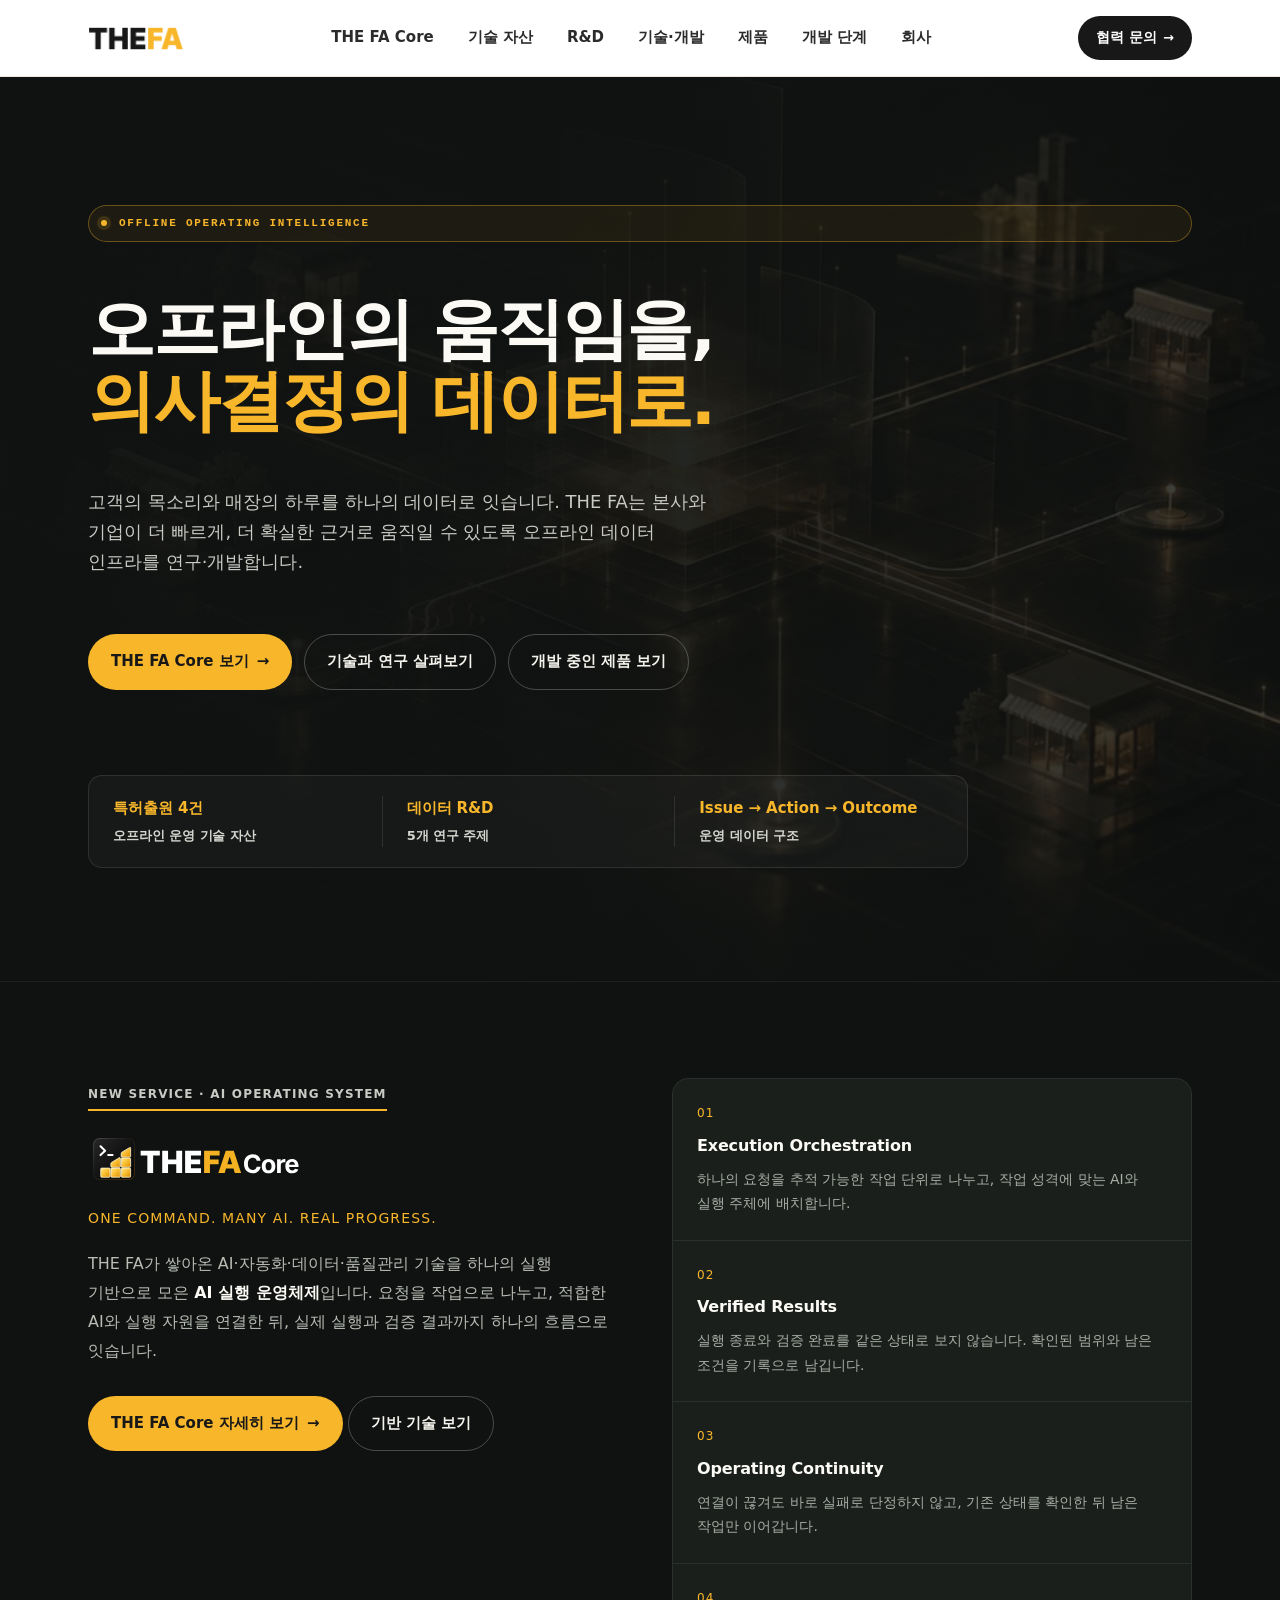
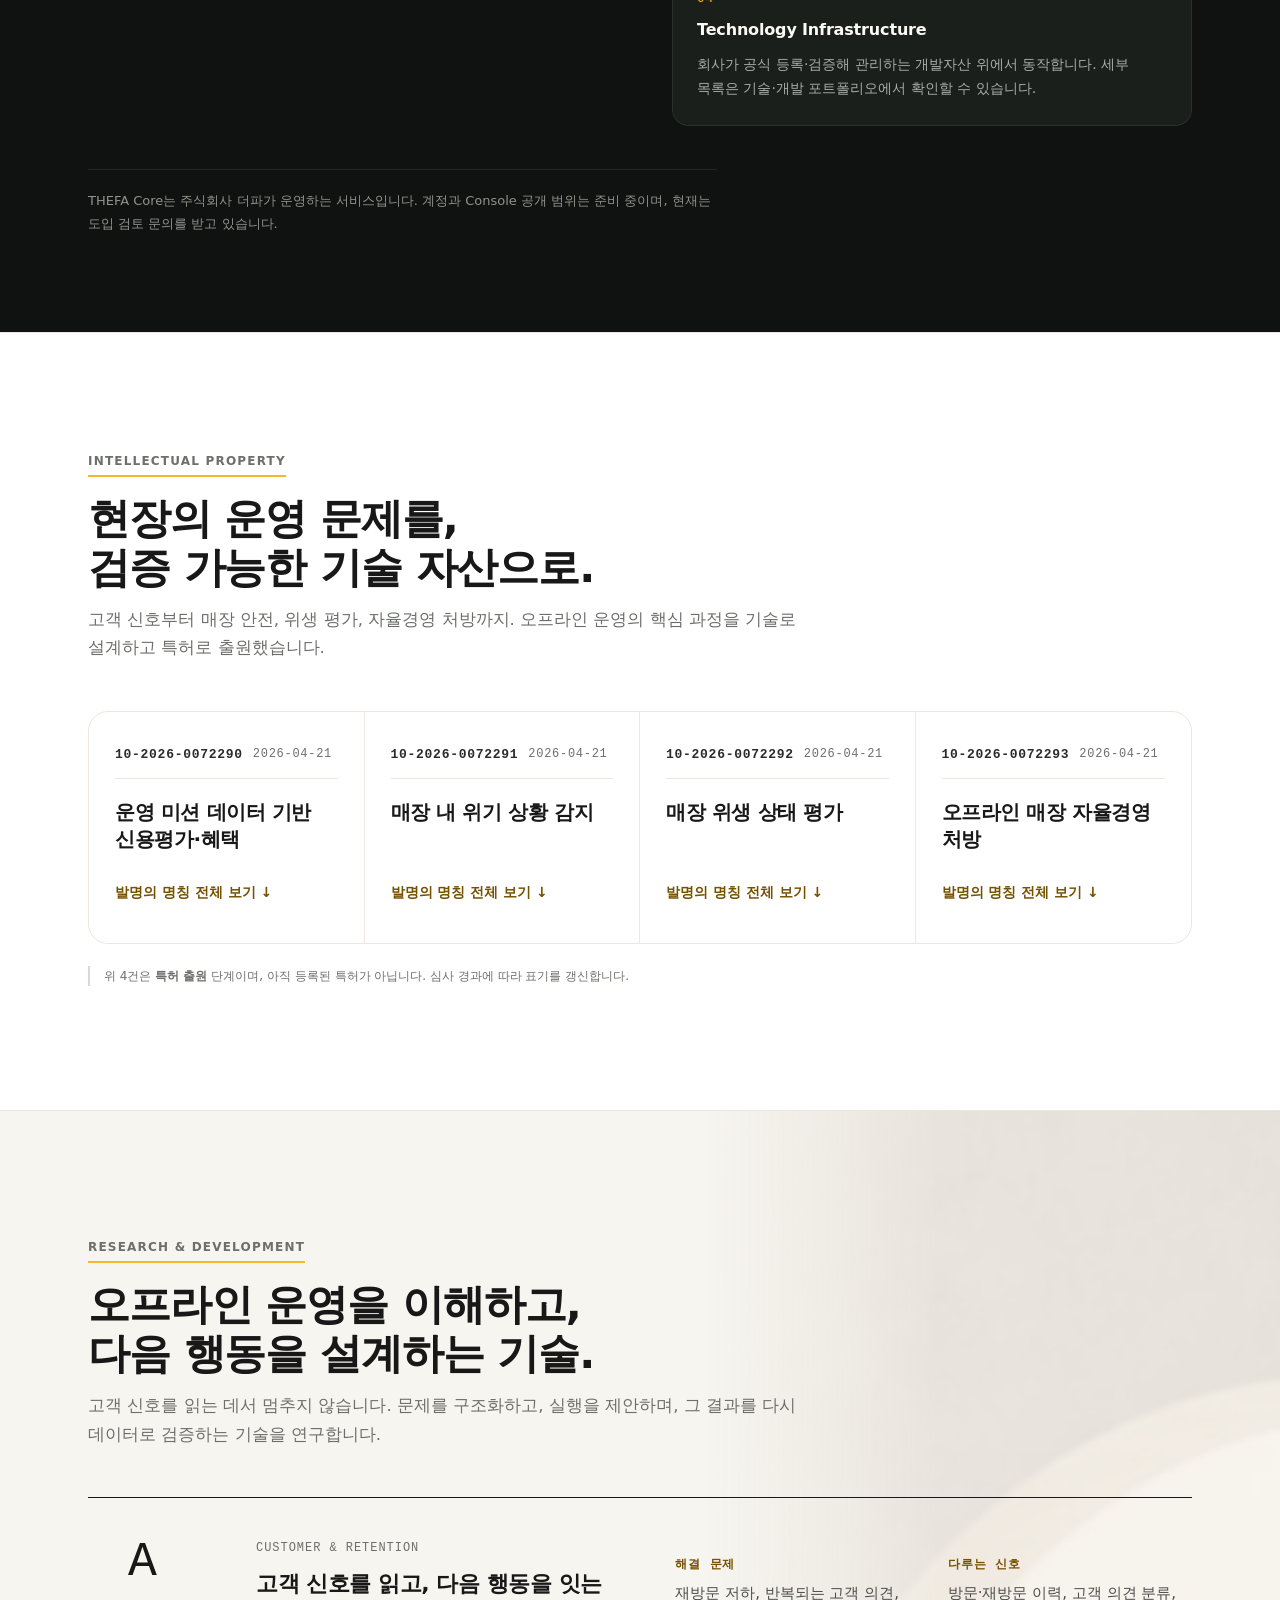
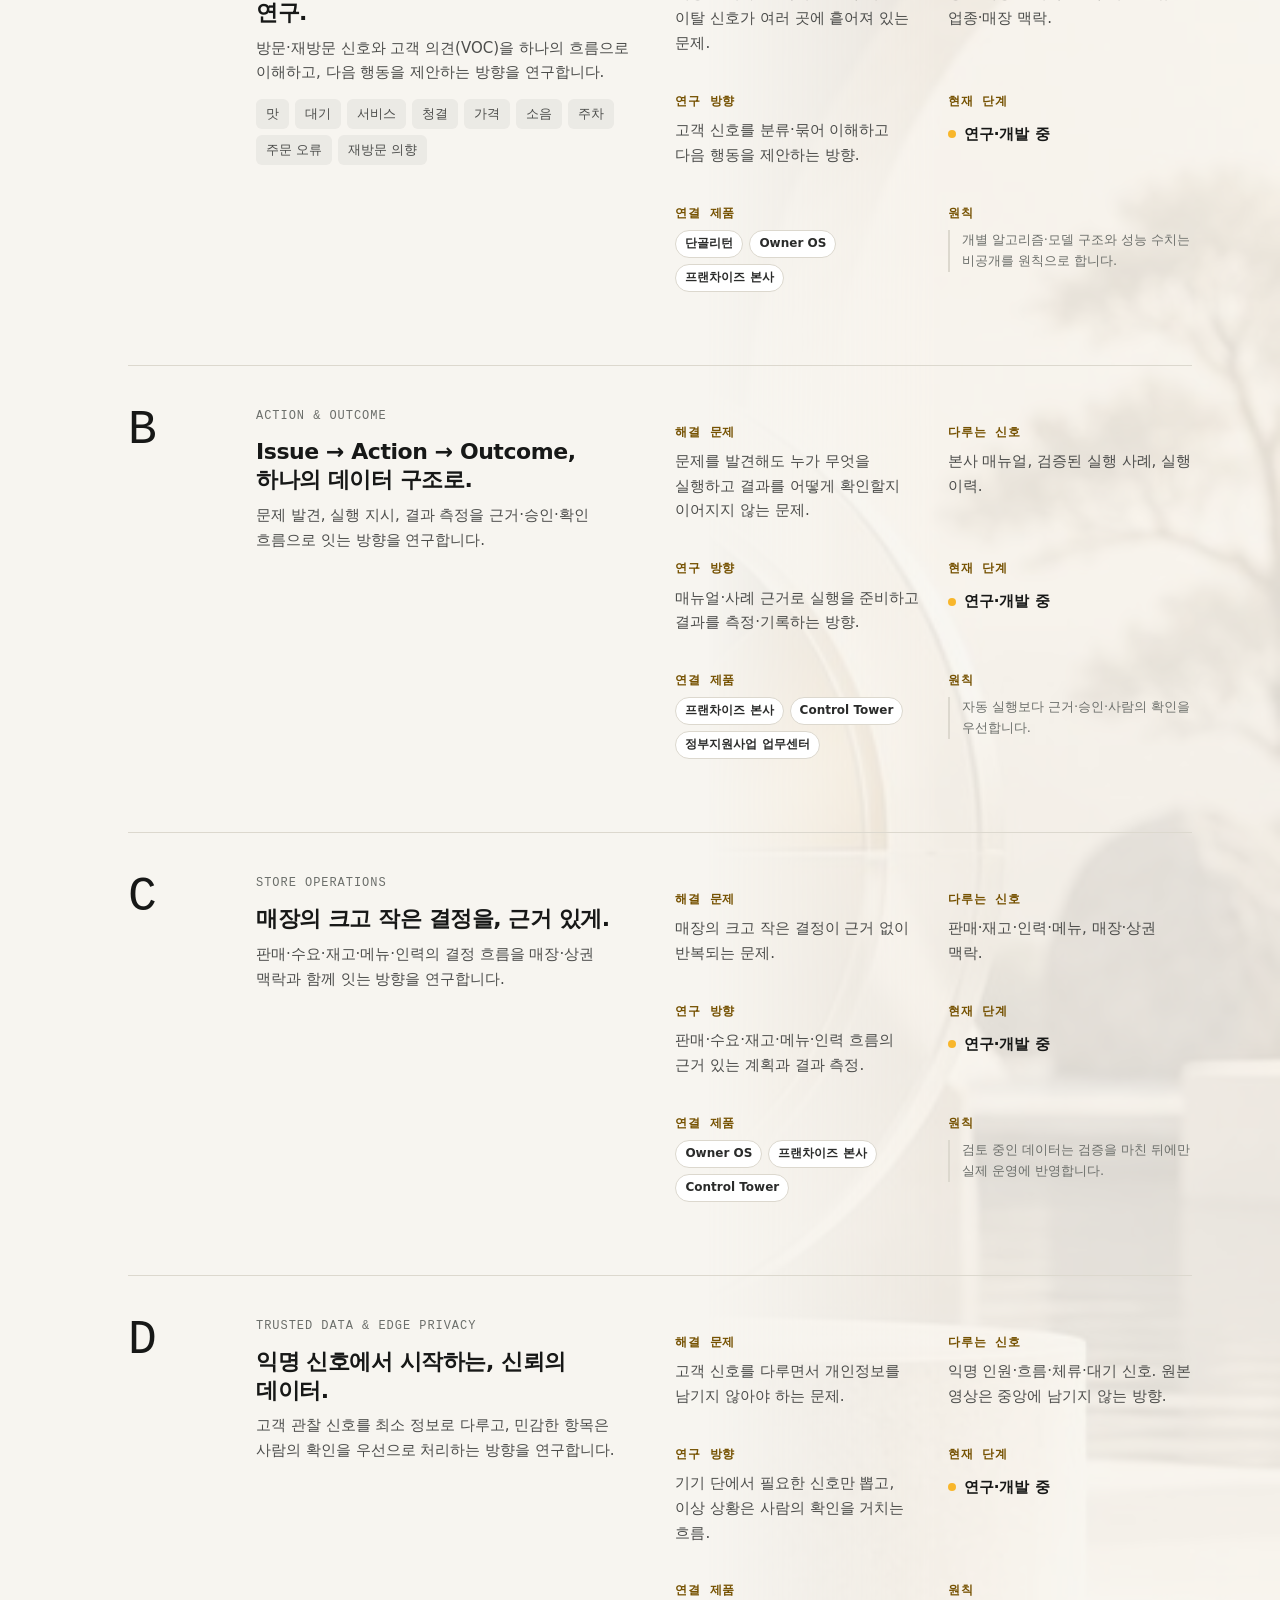
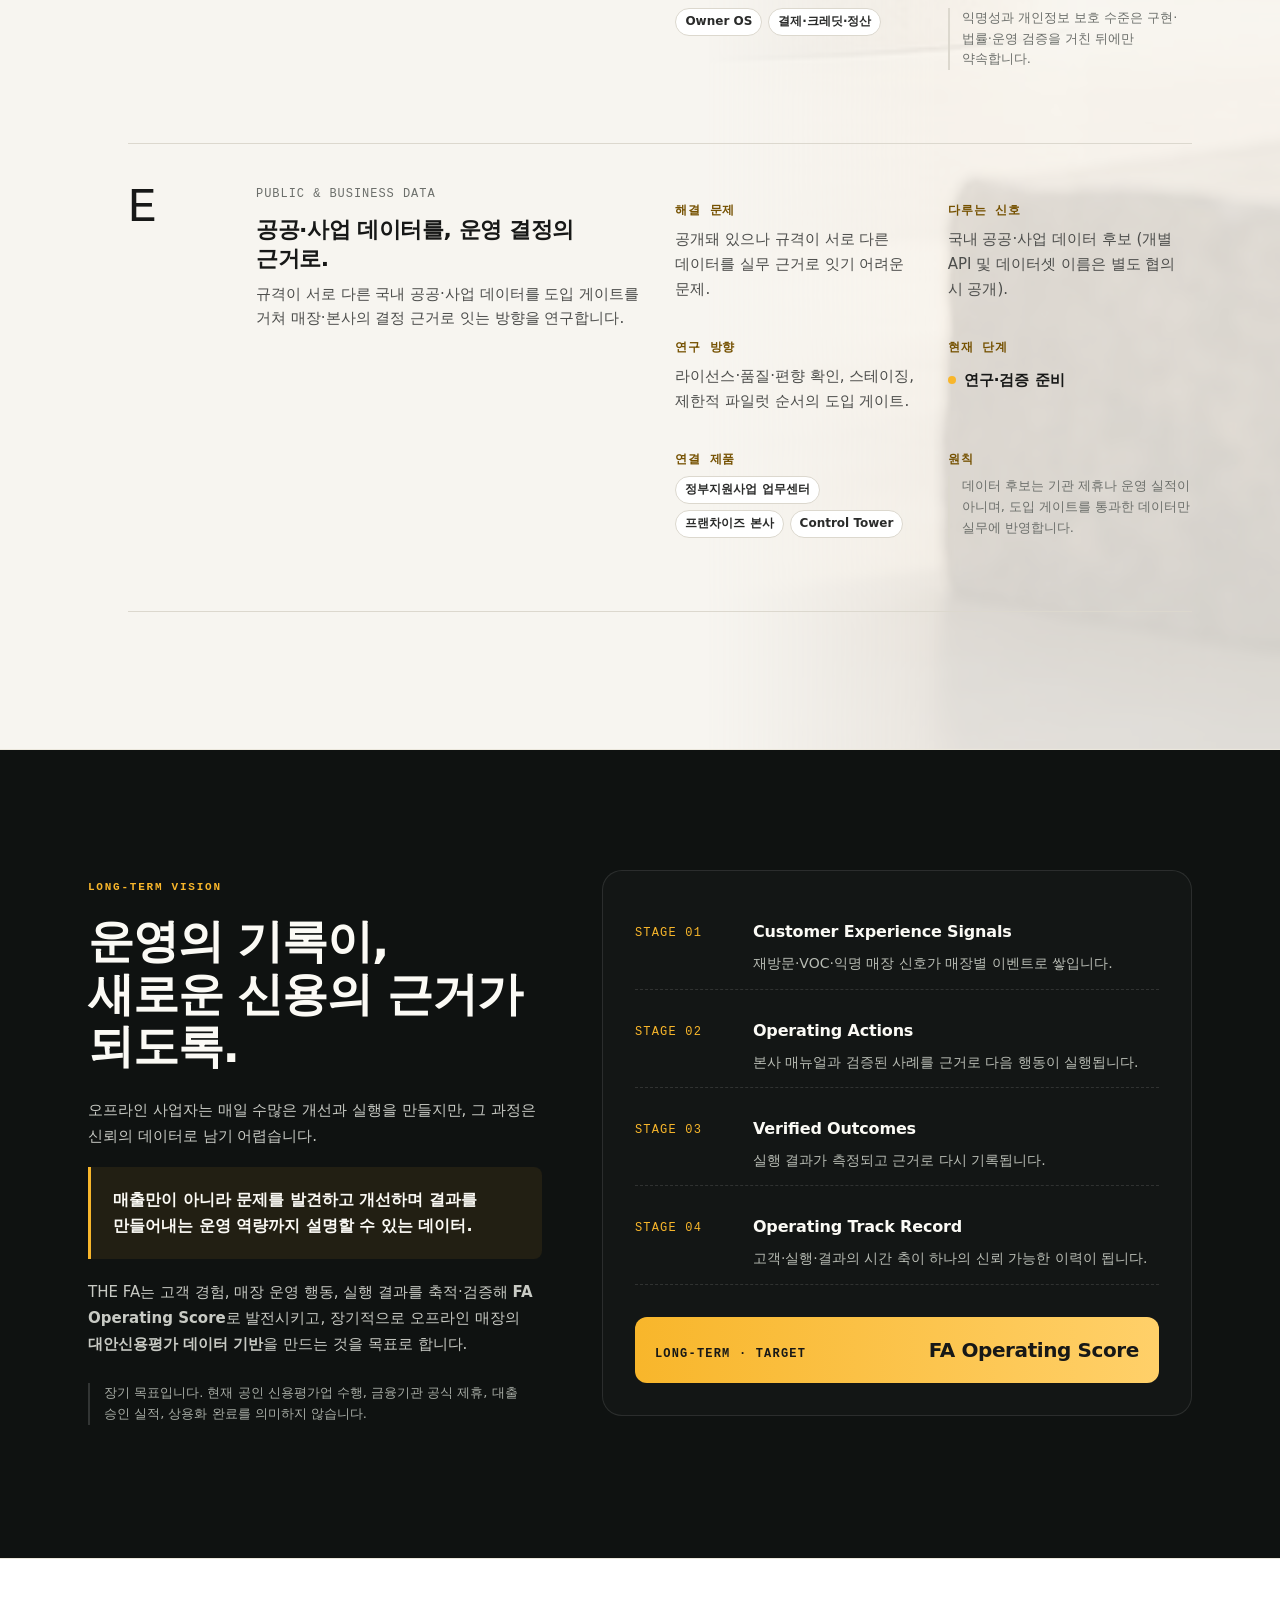
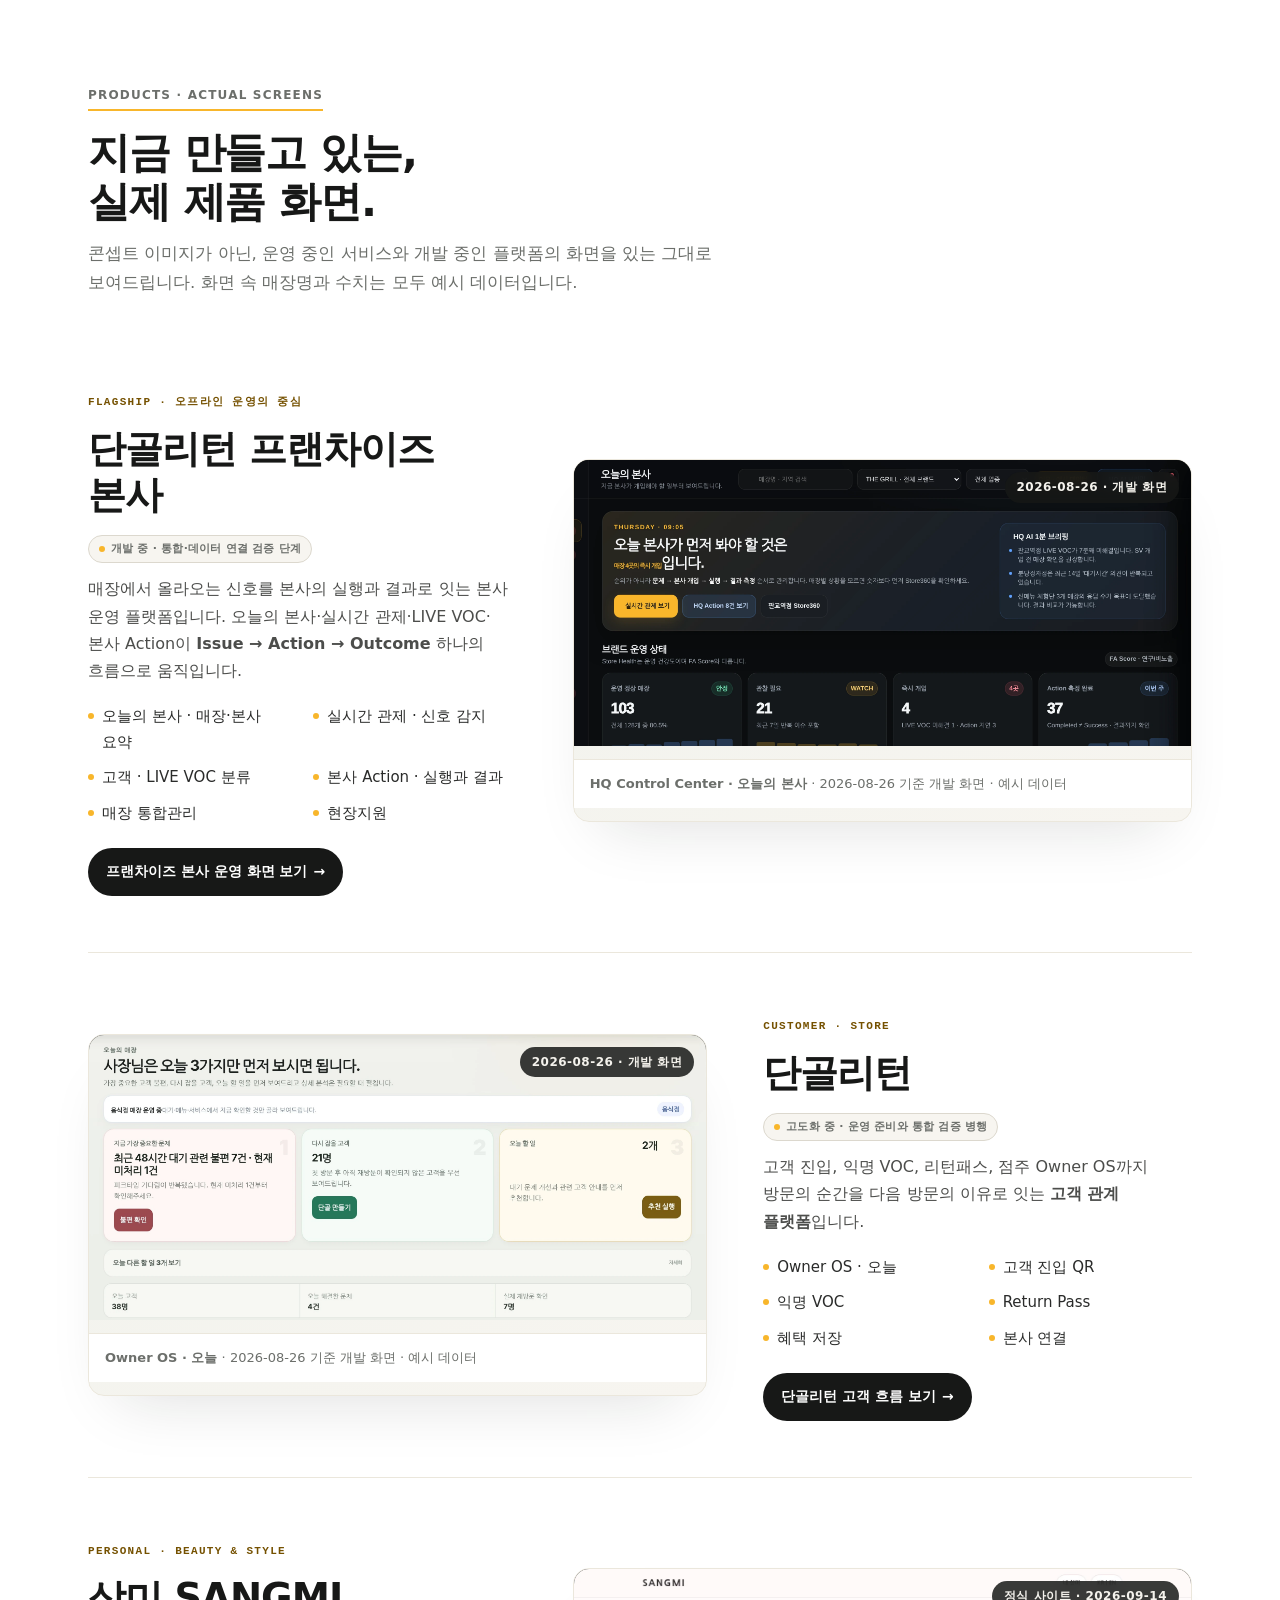
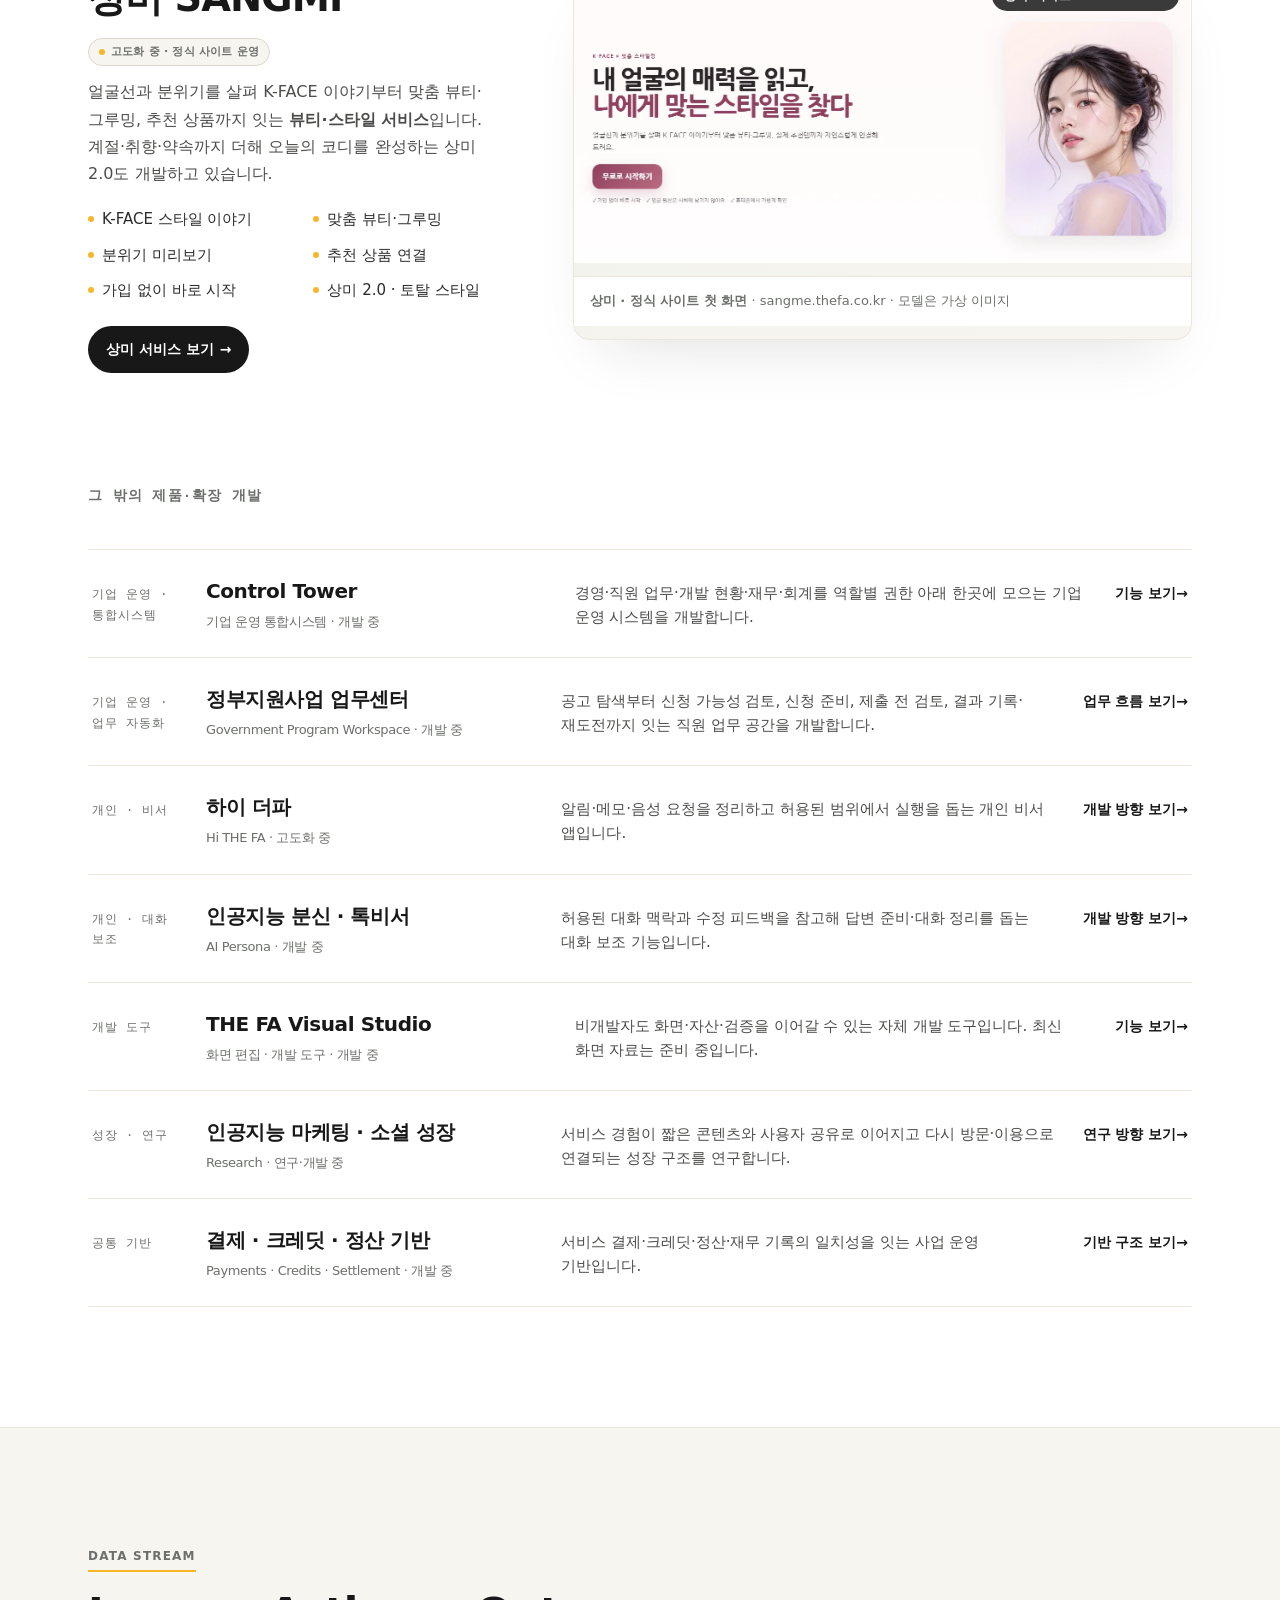
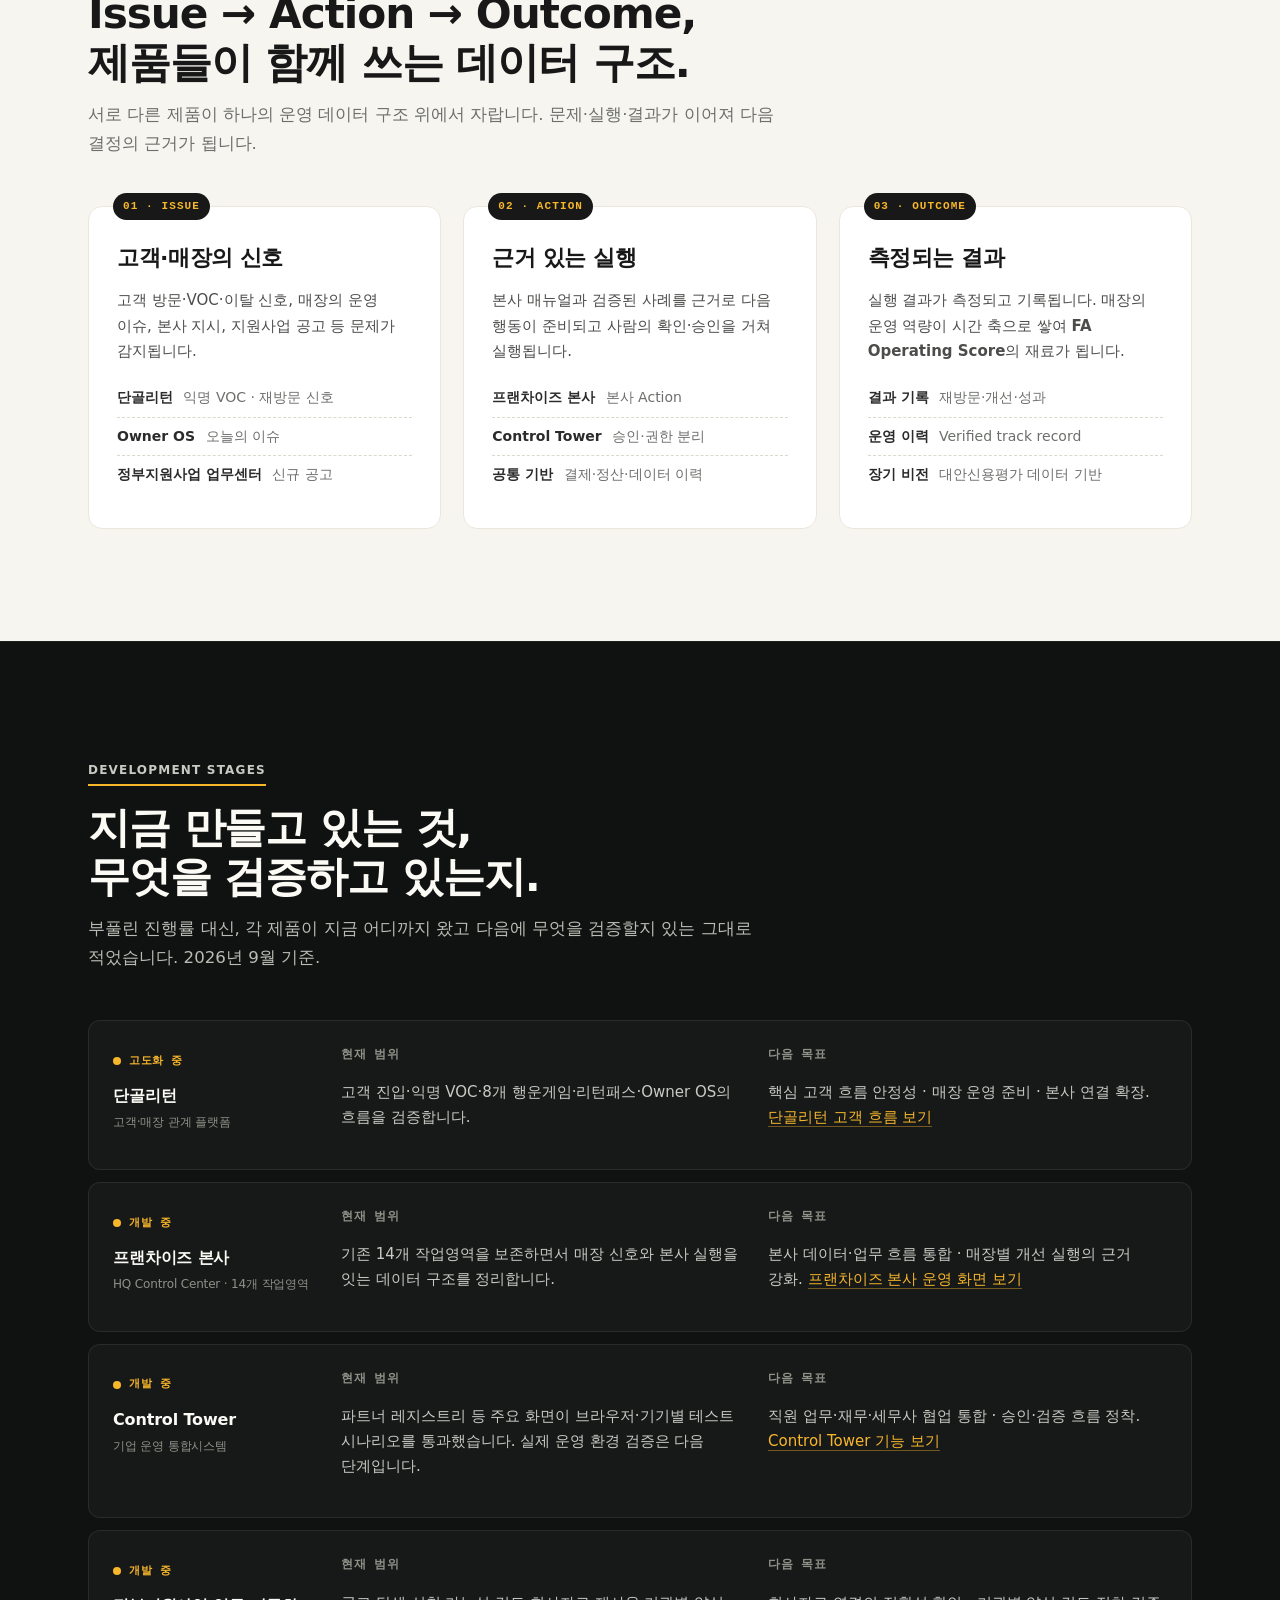
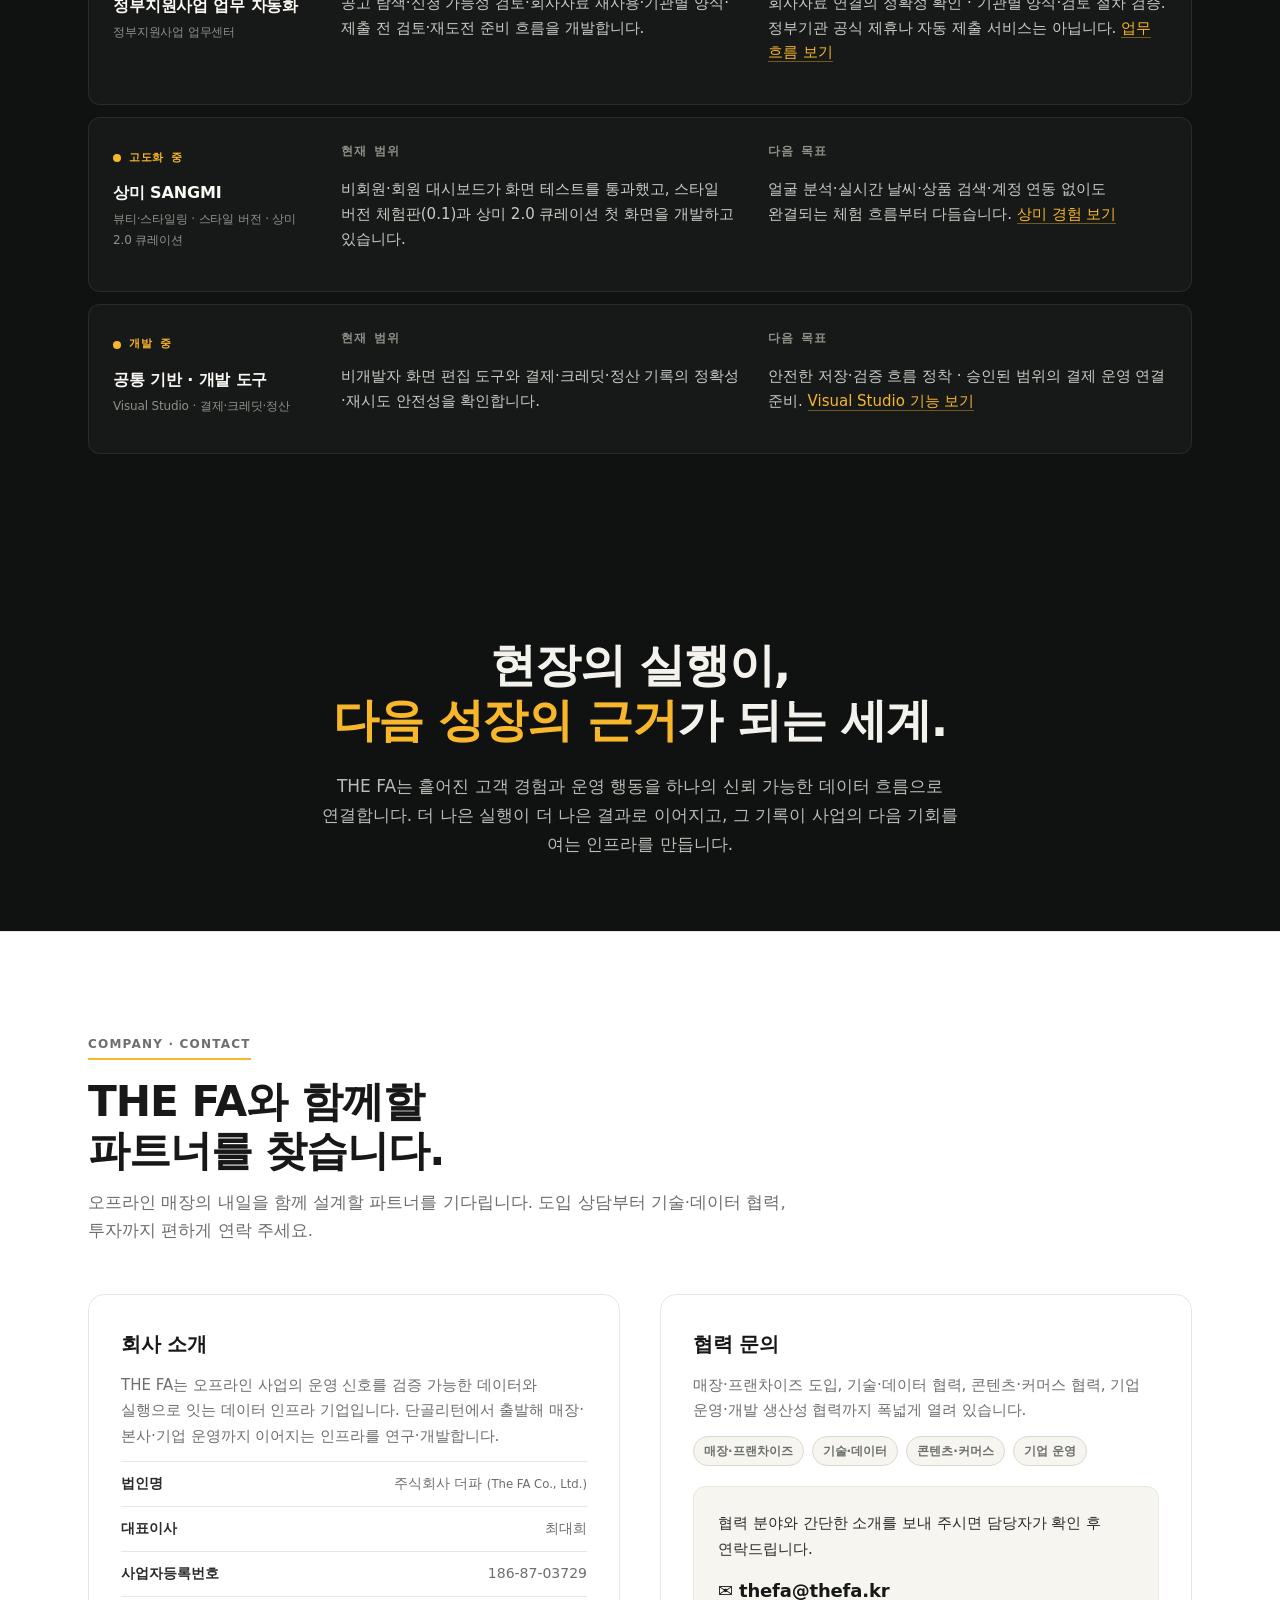
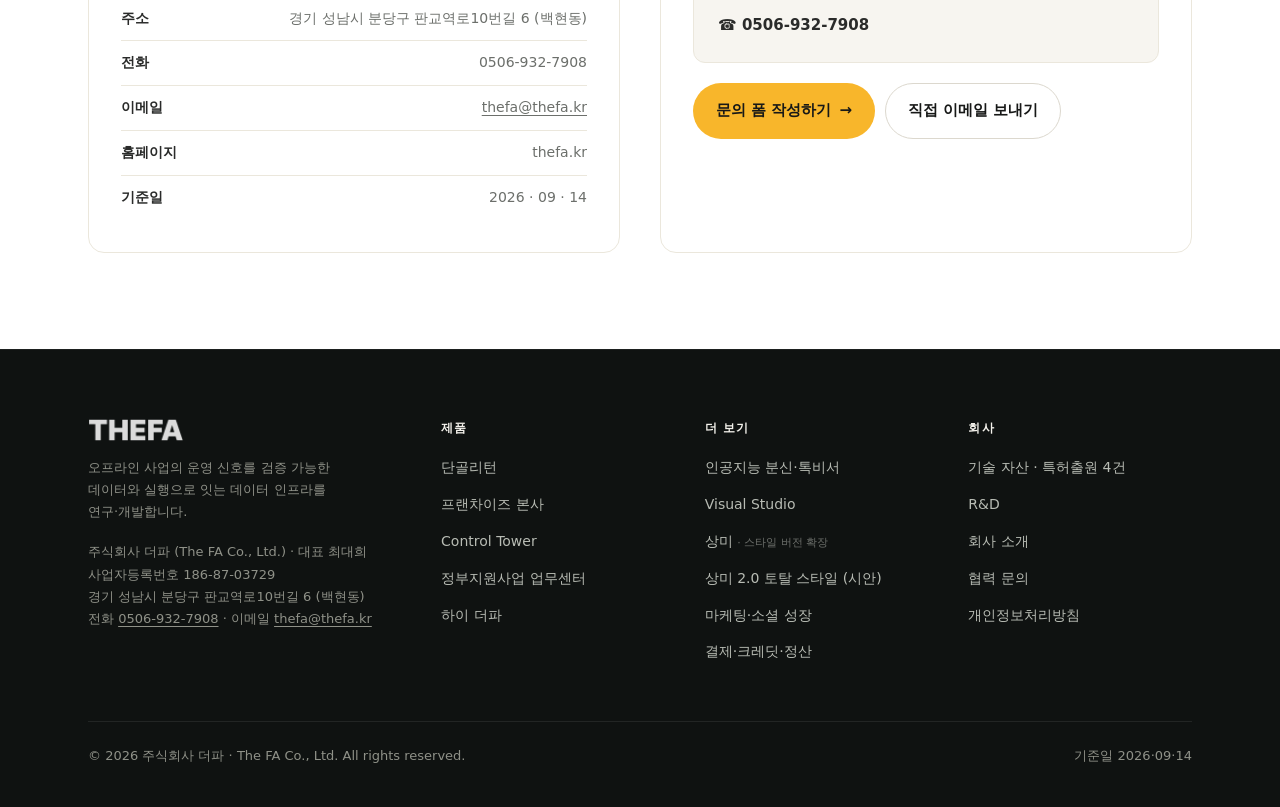
==== commit f248936b: "Preview: feature/thefa-core-intro @ 760a3e1 (production 배포 아님) 본사 홈페이지에 THE FA Core 신규 서비스 소개 섹션을 추가" ====
--- a/index.html
+++ b/index.html
@@ -14,13 +14,15 @@
 <meta property="og:site_name" content="THE FA"/>
 <meta property="og:url" content="https://thefa.kr/"/>
 <meta name="twitter:card" content="summary_large_image"/>
-<meta name="description" content="THE FA는 오프라인 사업의 운영 신호를 검증 가능한 데이터와 실행으로 연결하는 AI·데이터 인프라 기업입니다. 특허출원 4건과 5개의 R&D 주제로 오프라인 매장의 새로운 데이터 기반을 만듭니다."/>
+<meta name="description" content="THE FA는 오프라인 사업의 운영 신호를 검증 가능한 데이터와 실행으로 연결하는 AI·데이터 인프라 기업입니다. AI 실행 운영체제 THE FA Core를 비롯해, 특허출원 4건과 5개의 R&D 주제로 오프라인 매장의 새로운 데이터 기반을 만듭니다."/>
 <meta property="og:title" content="THE FA — 오프라인의 움직임을, 의사결정의 데이터로."/>
 <meta property="og:description" content="고객 신호, 매장 운영 행동, 본사 실행, 결과를 하나의 데이터 흐름으로. AI·데이터 인프라 기업 THE FA."/>
 <meta property="og:type" content="website"/>
 <title>THE FA — 오프라인의 움직임을, 의사결정의 데이터로.</title>
 <link rel="stylesheet" href="styles.css?v=5"/>
-<link rel="icon" href="assets/approved/thefa-logo.png"/>
+<link rel="icon" href="favicon.ico" sizes="any"/>
+<link rel="icon" type="image/png" sizes="32x32" href="assets/approved/thefa-icon-32.png"/>
+<link rel="apple-touch-icon" href="assets/approved/thefa-icon-180.png"/>
 <script type="application/ld+json">{"@context": "https://schema.org", "@type": "Organization", "name": "주식회사 더파", "alternateName": ["THE FA", "The FA Co., Ltd."], "url": "https://thefa.kr/", "logo": "https://thefa.kr/assets/approved/thefa-logo.png", "email": "thefa@thefa.kr", "telephone": "+82-506-932-7908", "address": {"@type": "PostalAddress", "streetAddress": "판교역로10번길 6 (백현동)", "addressLocality": "성남시 분당구", "addressRegion": "경기도", "addressCountry": "KR"}}</script>
 </head>
 <body>
@@ -36,6 +38,7 @@
         
       </a>
       <ul class="nav-menu">
+        <li><a href="#core">THE FA Core</a></li>
         <li><a href="#patents">기술 자산</a></li>
         <li><a href="#research">R&amp;D</a></li>
         <li><a href="technology/">기술·개발</a></li>
@@ -51,6 +54,7 @@
   </div>
   <div class="nav-panel" id="nav-panel" style="display:none">
     <ul>
+      <li><a href="#core">THE FA Core</a></li>
       <li><a href="#patents">기술 자산</a></li>
       <li><a href="#research">R&amp;D</a></li>
       <li><a href="technology/">기술·개발</a></li>
@@ -78,7 +82,8 @@
       오프라인 데이터 인프라를 연구·개발합니다.
     </p>
     <div class="cta-row">
-      <a class="btn primary" href="#research">기술과 연구 살펴보기</a>
+      <a class="btn primary" href="#core">THE FA Core 보기</a>
+      <a class="btn ghost" href="#research">기술과 연구 살펴보기</a>
       <a class="btn ghost" href="#products">개발 중인 제품 보기</a>
     </div>
     <ul class="proof-strip" aria-label="회사 근거 요약">
@@ -86,6 +91,59 @@
       <li><b>데이터 R&amp;D</b> 5개 연구 주제</li>
       <li><b>Issue → Action → Outcome</b> 운영 데이터 구조</li>
     </ul>
+  </div>
+</section>
+
+<!-- ============ 01b. THE FA CORE ============ -->
+<section class="section core-intro" id="core" aria-labelledby="core-title">
+  <div class="wrap">
+    <div class="core-band">
+
+      <div class="core-lead">
+        <span class="section-eyebrow">NEW SERVICE · AI OPERATING SYSTEM</span>
+        <h2 id="core-title" class="sr-only">THEFA Core</h2>
+        <img class="core-logo" src="assets/brand/core/THEFA_Core_Primary_Dark.svg"
+             width="1800" height="500" alt="THEFA Core" decoding="async"/>
+        <p class="core-line">One Command. Many AI. Real Progress.</p>
+        <p class="core-lede">
+          THE FA가 쌓아온 AI·자동화·데이터·품질관리 기술을 하나의 실행 기반으로 모은
+          <b>AI 실행 운영체제</b>입니다. 요청을 작업으로 나누고, 적합한 AI와 실행 자원을 연결한 뒤,
+          실제 실행과 검증 결과까지 하나의 흐름으로 잇습니다.
+        </p>
+        <div class="cta-row">
+          <a class="btn primary" href="https://core.thefa.kr">THE FA Core 자세히 보기</a>
+          <a class="btn ghost" href="technology/">기반 기술 보기</a>
+        </div>
+      </div>
+
+      <ul class="core-values" aria-label="THEFA Core 핵심 가치">
+        <li>
+          <span class="cv-no">01</span>
+          <b>Execution Orchestration</b>
+          <p>하나의 요청을 추적 가능한 작업 단위로 나누고, 작업 성격에 맞는 AI와 실행 주체에 배치합니다.</p>
+        </li>
+        <li>
+          <span class="cv-no">02</span>
+          <b>Verified Results</b>
+          <p>실행 종료와 검증 완료를 같은 상태로 보지 않습니다. 확인된 범위와 남은 조건을 기록으로 남깁니다.</p>
+        </li>
+        <li>
+          <span class="cv-no">03</span>
+          <b>Operating Continuity</b>
+          <p>연결이 끊겨도 바로 실패로 단정하지 않고, 기존 상태를 확인한 뒤 남은 작업만 이어갑니다.</p>
+        </li>
+        <li>
+          <span class="cv-no">04</span>
+          <b>Technology Infrastructure</b>
+          <p>회사가 공식 등록·검증해 관리하는 개발자산 위에서 동작합니다. 세부 목록은 기술·개발 포트폴리오에서 확인할 수 있습니다.</p>
+        </li>
+      </ul>
+
+    </div>
+    <p class="core-note">
+      THEFA Core는 주식회사 더파가 운영하는 서비스입니다.
+      계정과 Console 공개 범위는 준비 중이며, 현재는 도입 검토 문의를 받고 있습니다.
+    </p>
   </div>
 </section>
 
--- a/styles.css
+++ b/styles.css
@@ -1484,3 +1484,109 @@
 .style-shots figcaption b { color: var(--ink-2); font-size: 13px; display: block; margin-bottom: 2px; }
 @media (max-width: 900px) { .style-ext-grid { grid-template-columns: 1fr; gap: 32px; } }
 @media (max-width: 480px) { .style-shots { grid-template-columns: 1fr; } }
+
+
+/* ============================================================
+   THE FA Core — 신규 서비스 소개
+   본사 사이트의 기존 토큰(.section.dark 계열 색, --gold, --radius)만
+   사용합니다. 새 색이나 새 폰트를 도입하지 않으며, 애니메이션은
+   기존 .btn hover 외에 추가하지 않습니다.
+   ============================================================ */
+
+.core-intro {
+  background: var(--dark-bg);
+  color: #e8ebe6;
+  border-top-color: rgba(255, 255, 255, .06);
+}
+
+.core-band {
+  display: grid;
+  grid-template-columns: minmax(0, 1fr) minmax(0, 1fr);
+  gap: clamp(32px, 5vw, 72px);
+  align-items: start;
+}
+@media (max-width: 900px) {
+  .core-band { grid-template-columns: minmax(0, 1fr); gap: 36px; }
+}
+
+.core-intro .section-eyebrow { color: #c8cac4; }
+
+/* 공식 Core 가로 락업. 1800x500 비율을 그대로 두고 높이만 제어합니다. */
+.core-logo {
+  display: block;
+  width: auto;
+  height: clamp(40px, 5.2vw, 62px);
+  margin: 18px 0 0;
+}
+
+.core-line {
+  margin: 16px 0 0;
+  font-size: 14px;
+  letter-spacing: .08em;
+  text-transform: uppercase;
+  color: var(--gold);
+}
+
+.core-lede {
+  margin: 20px 0 0;
+  font-size: clamp(16px, 1.1vw, 18px);
+  line-height: 1.8;
+  color: #b8bcb4;
+  max-width: 54ch;
+}
+.core-lede b { color: #fbfaf5; font-weight: 600; }
+
+.core-intro .cta-row { margin-top: 30px; }
+
+.core-values {
+  list-style: none;
+  margin: 0;
+  padding: 0;
+  display: grid;
+  gap: 1px;
+  background: var(--dark-line);
+  border: 1px solid var(--dark-line);
+  border-radius: var(--radius);
+  overflow: hidden;
+}
+.core-values > li {
+  background: var(--dark-surface);
+  padding: clamp(18px, 2vw, 24px);
+  display: grid;
+  gap: 8px;
+  align-content: start;
+  min-width: 0;
+}
+.cv-no {
+  font-size: 12px;
+  letter-spacing: .1em;
+  color: var(--gold);
+}
+.core-values b {
+  font-size: 16px;
+  font-weight: 600;
+  color: #fbfaf5;
+  letter-spacing: -.01em;
+}
+.core-values p {
+  margin: 0;
+  font-size: 14px;
+  line-height: 1.75;
+  color: #a8ada6;
+}
+
+.core-note {
+  margin: clamp(28px, 3.4vw, 44px) 0 0;
+  padding-top: 20px;
+  border-top: 1px solid rgba(255, 255, 255, .08);
+  font-size: 13px;
+  line-height: 1.75;
+  color: #8f948c;
+  max-width: 76ch;
+}
+
+/* 좁은 화면에서 로고가 과도하게 작아지지 않도록 하한을 둡니다 */
+@media (max-width: 420px) {
+  .core-logo { height: 38px; }
+  .core-intro .cta-row .btn { width: 100%; justify-content: center; }
+}
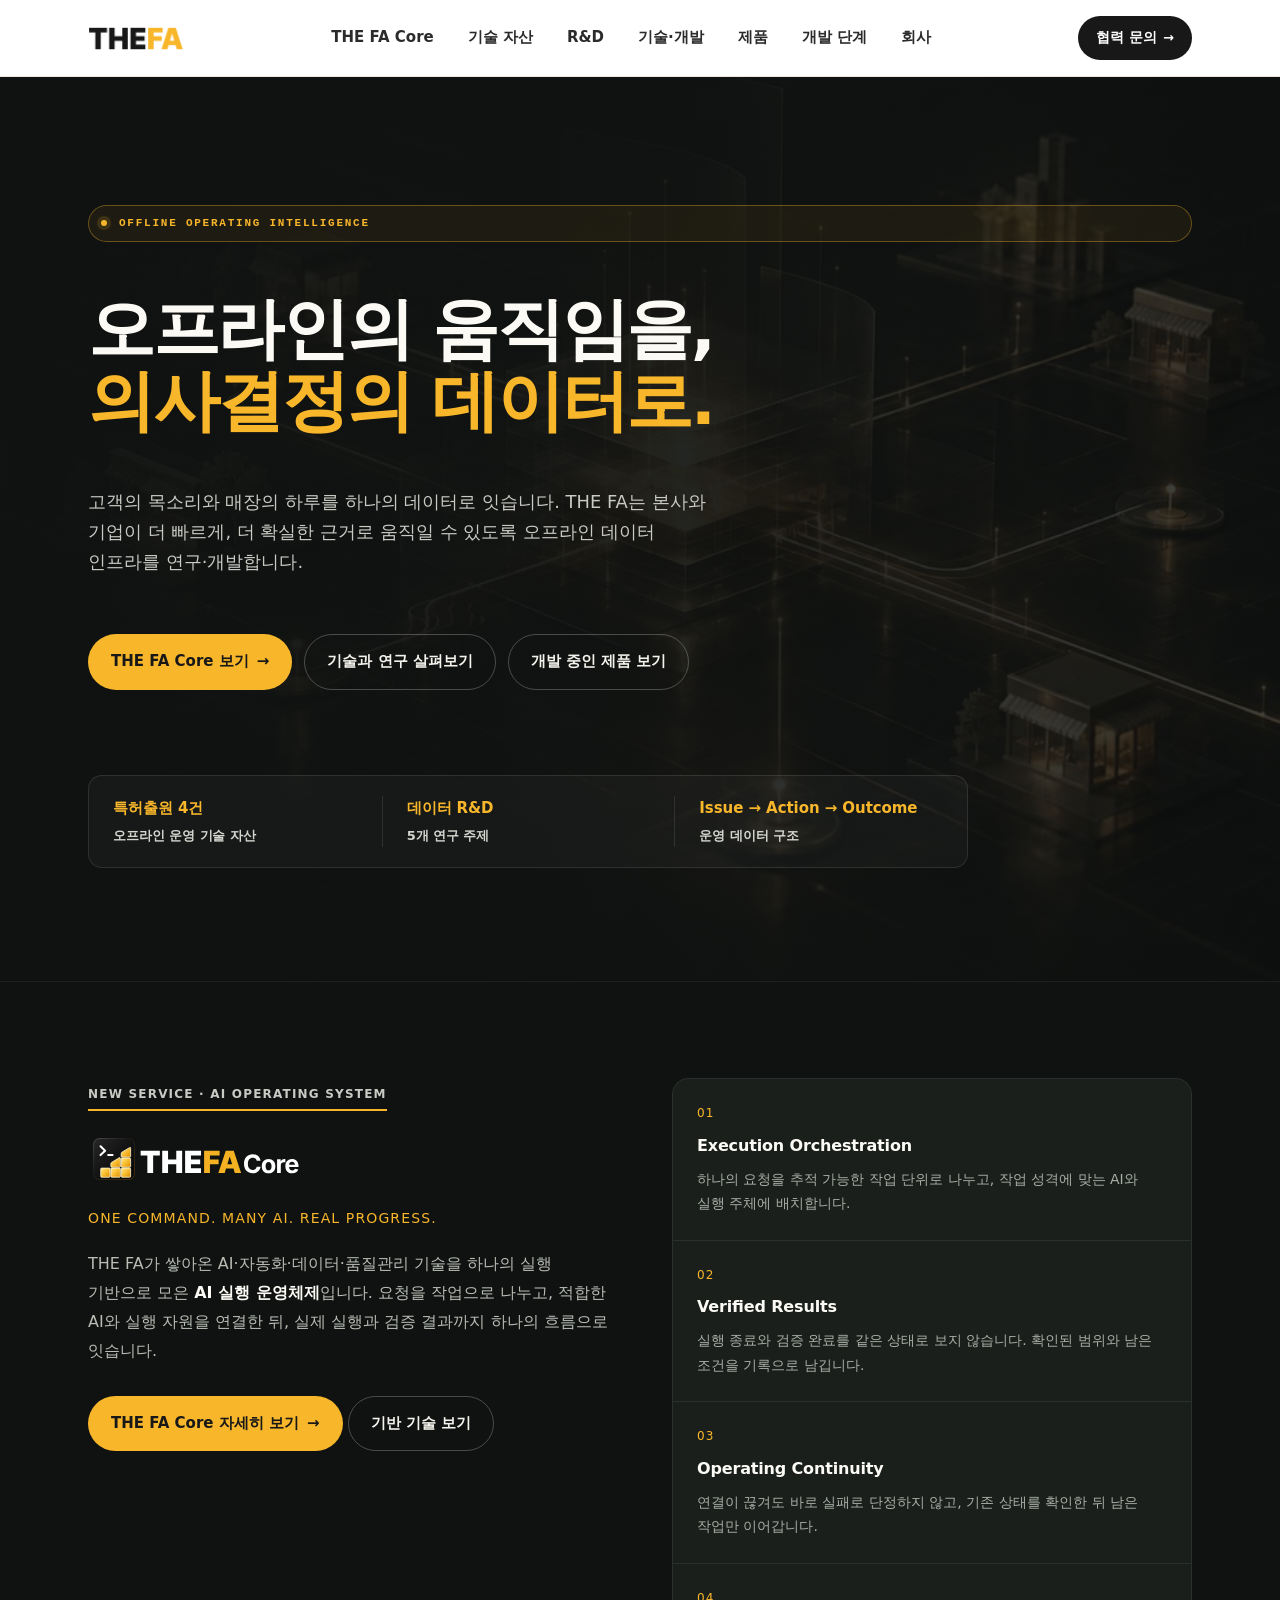
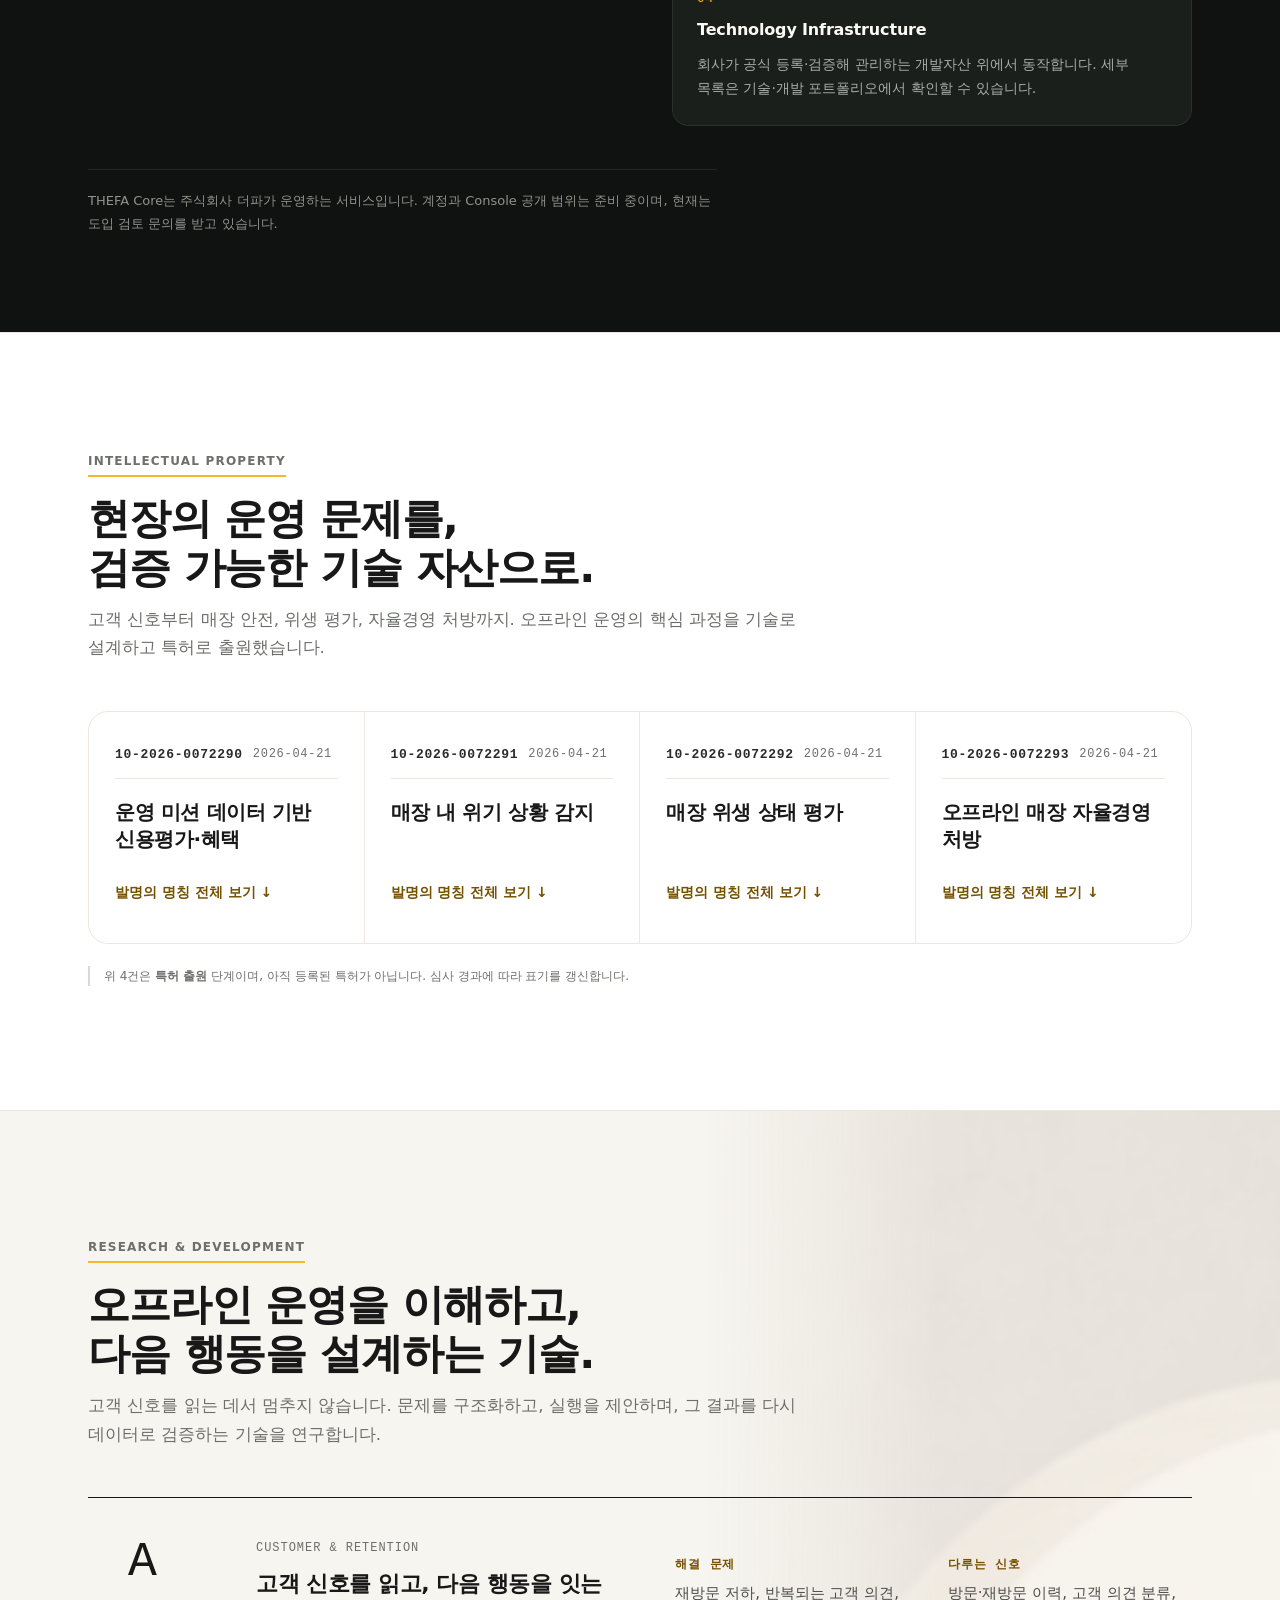
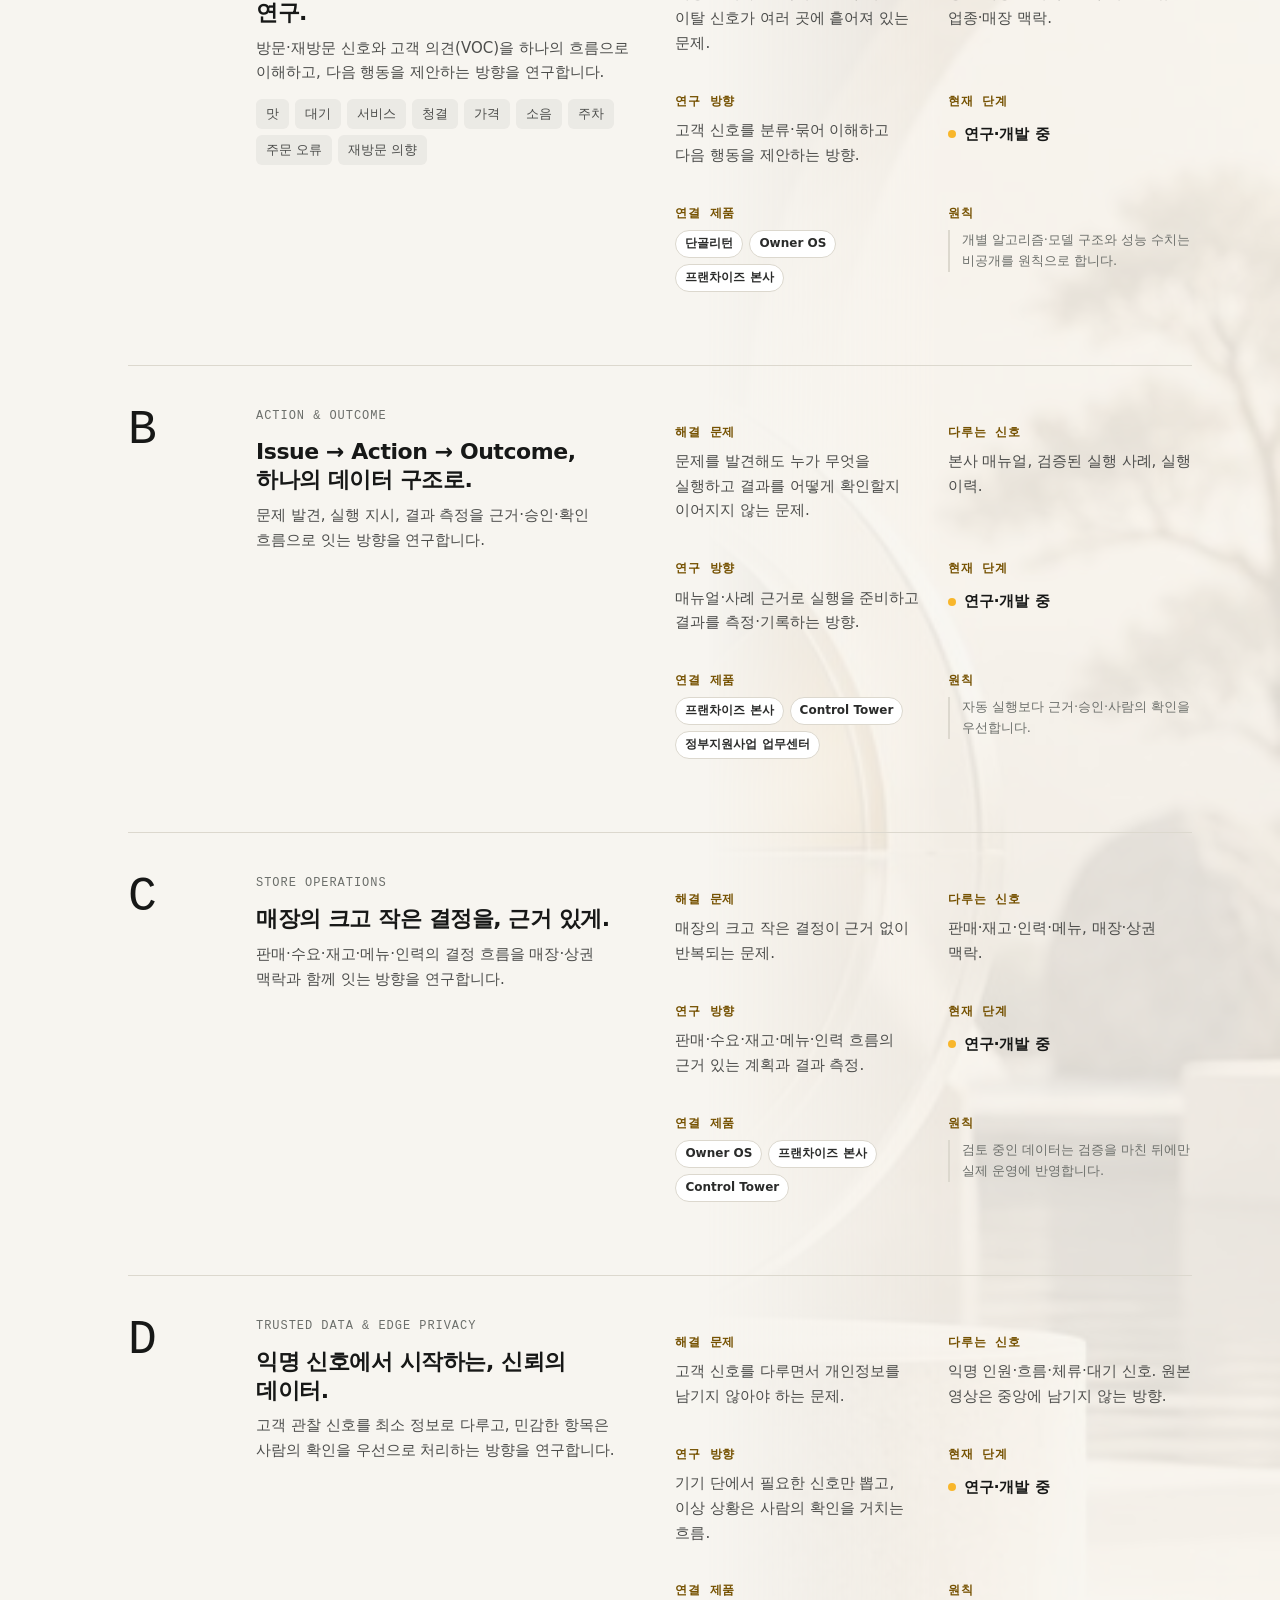
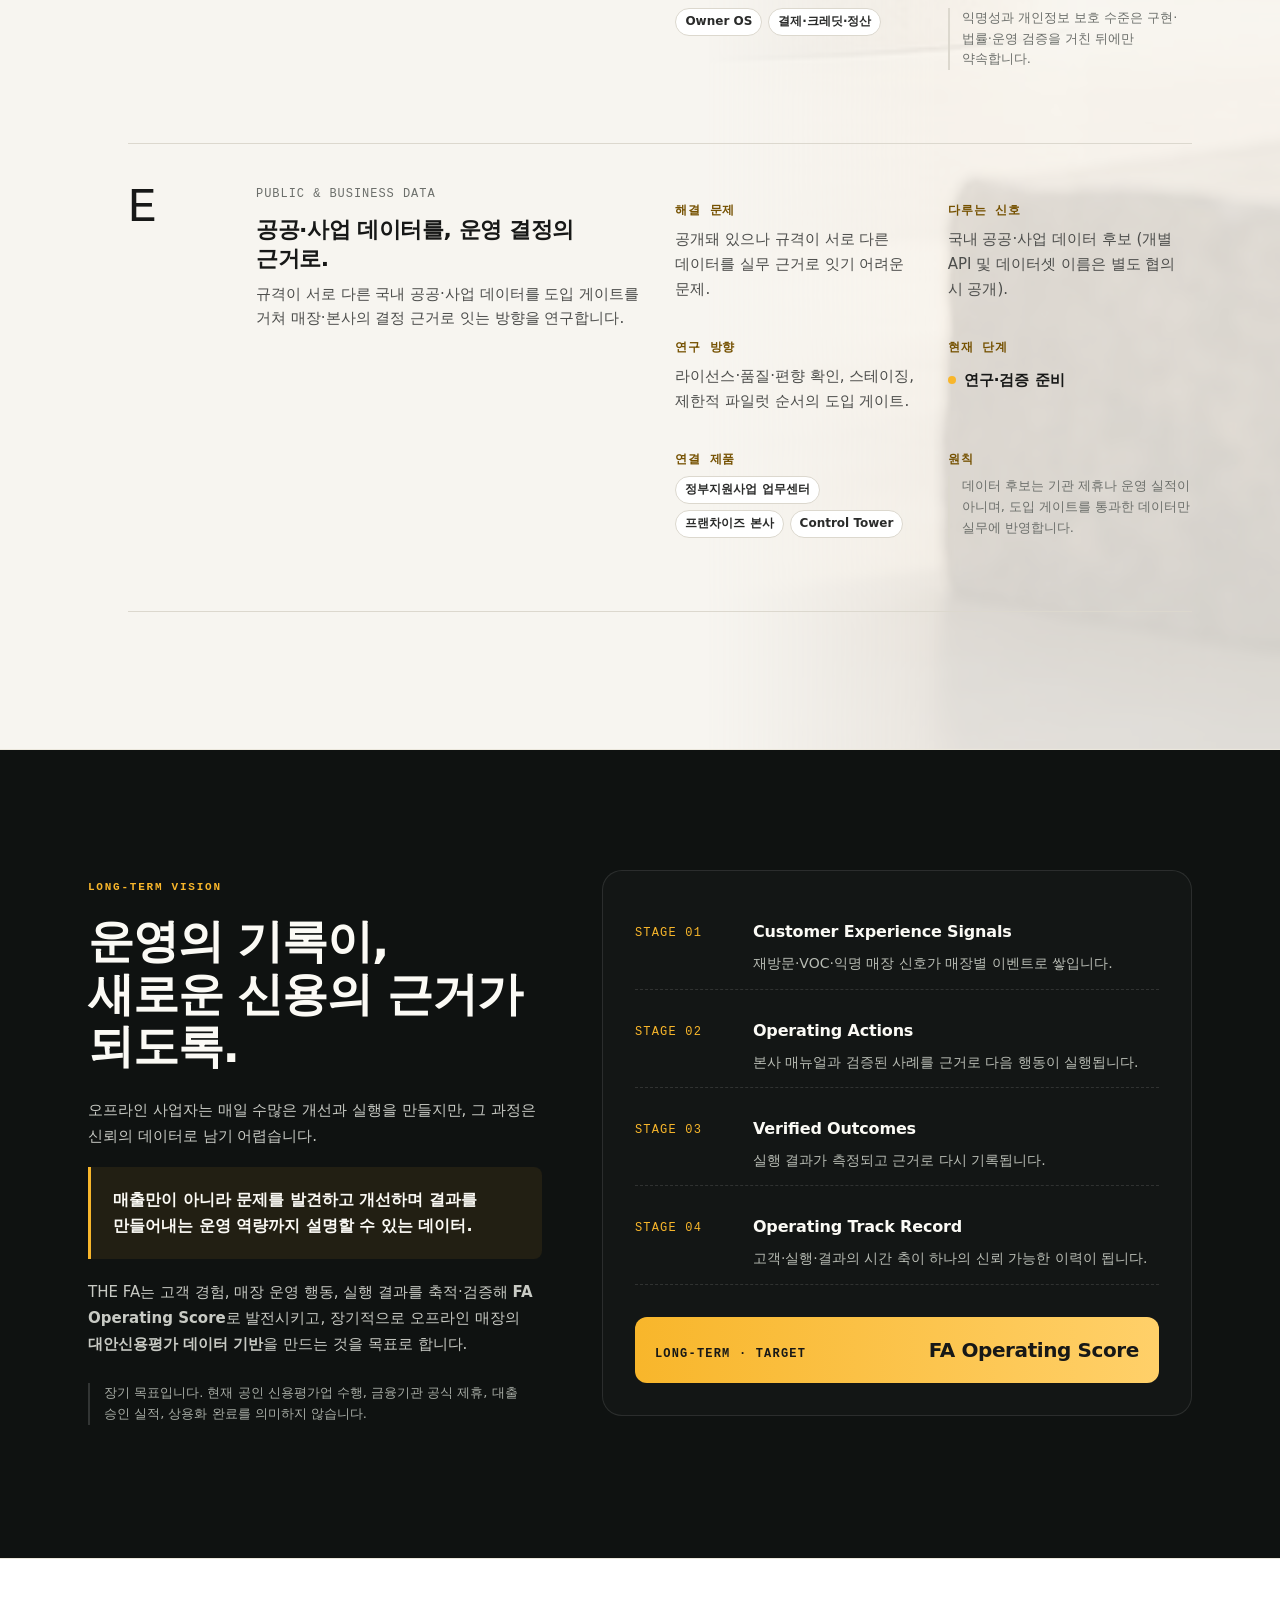
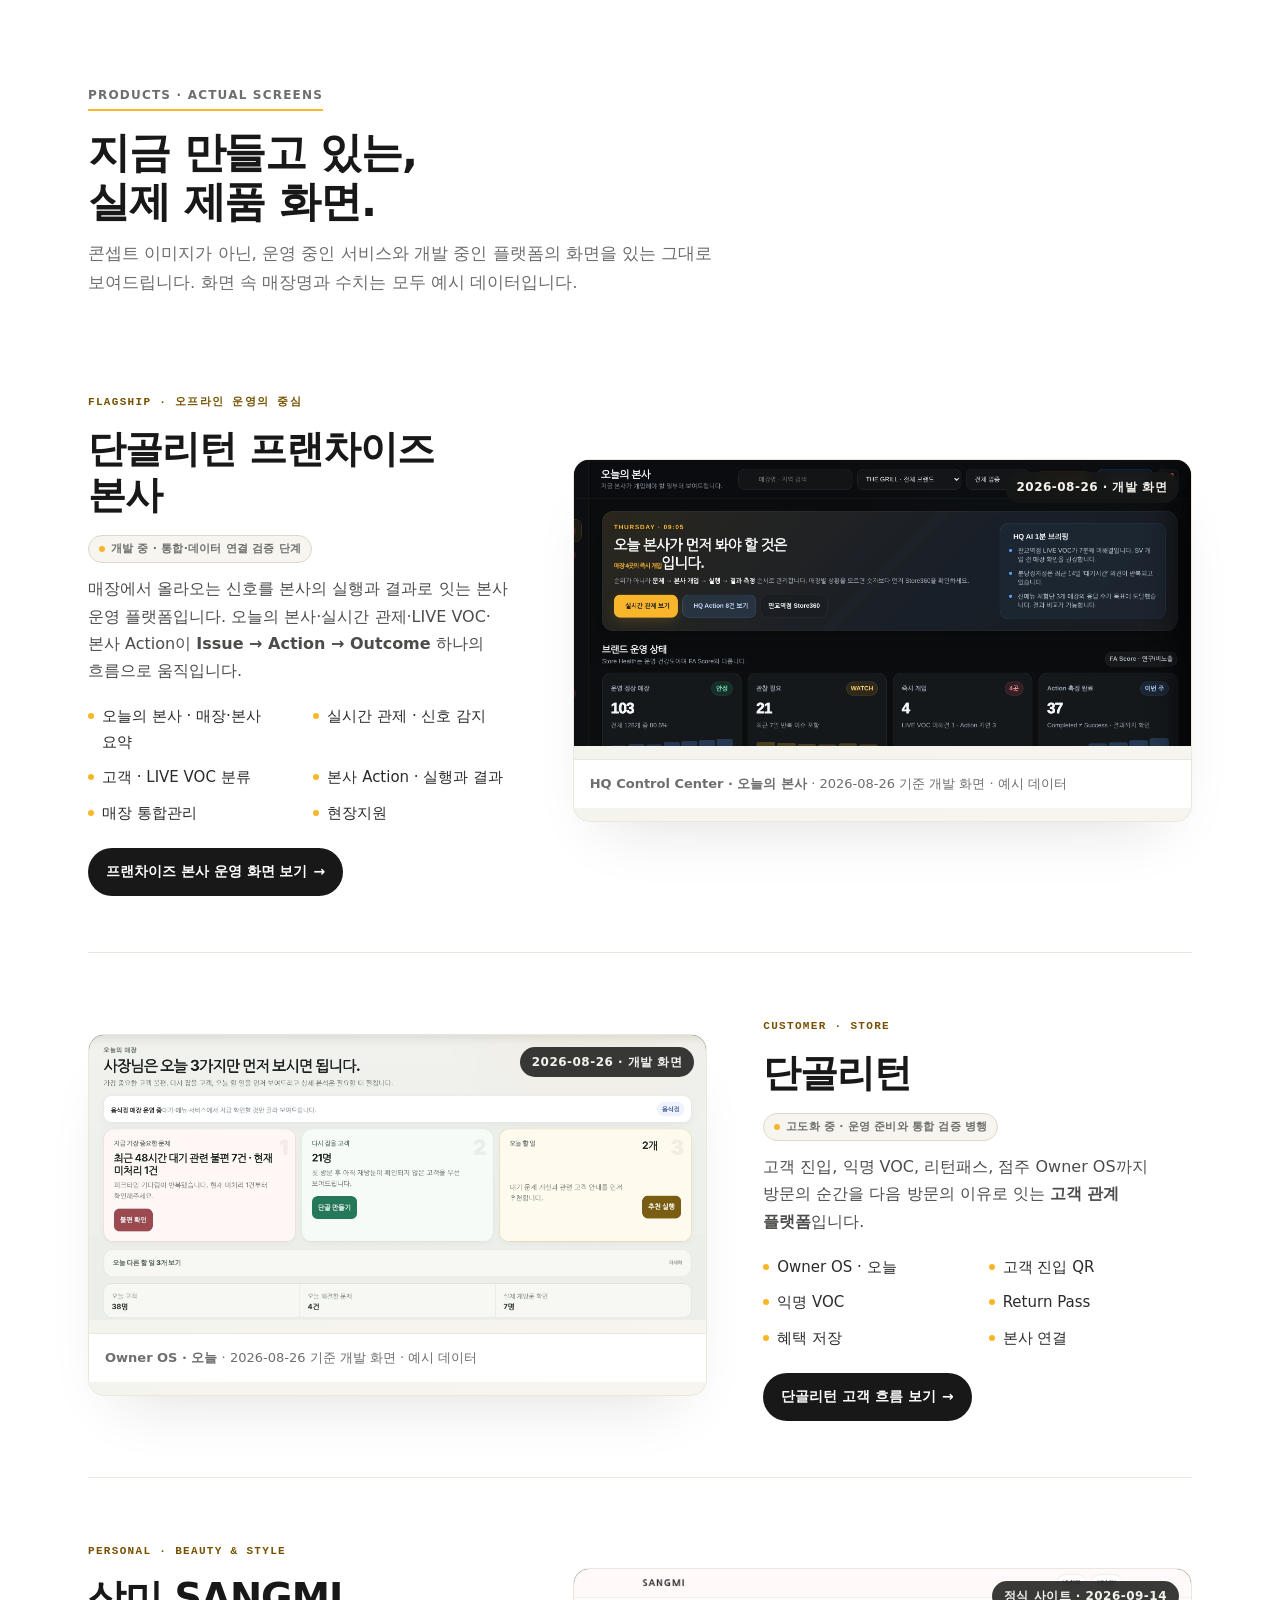
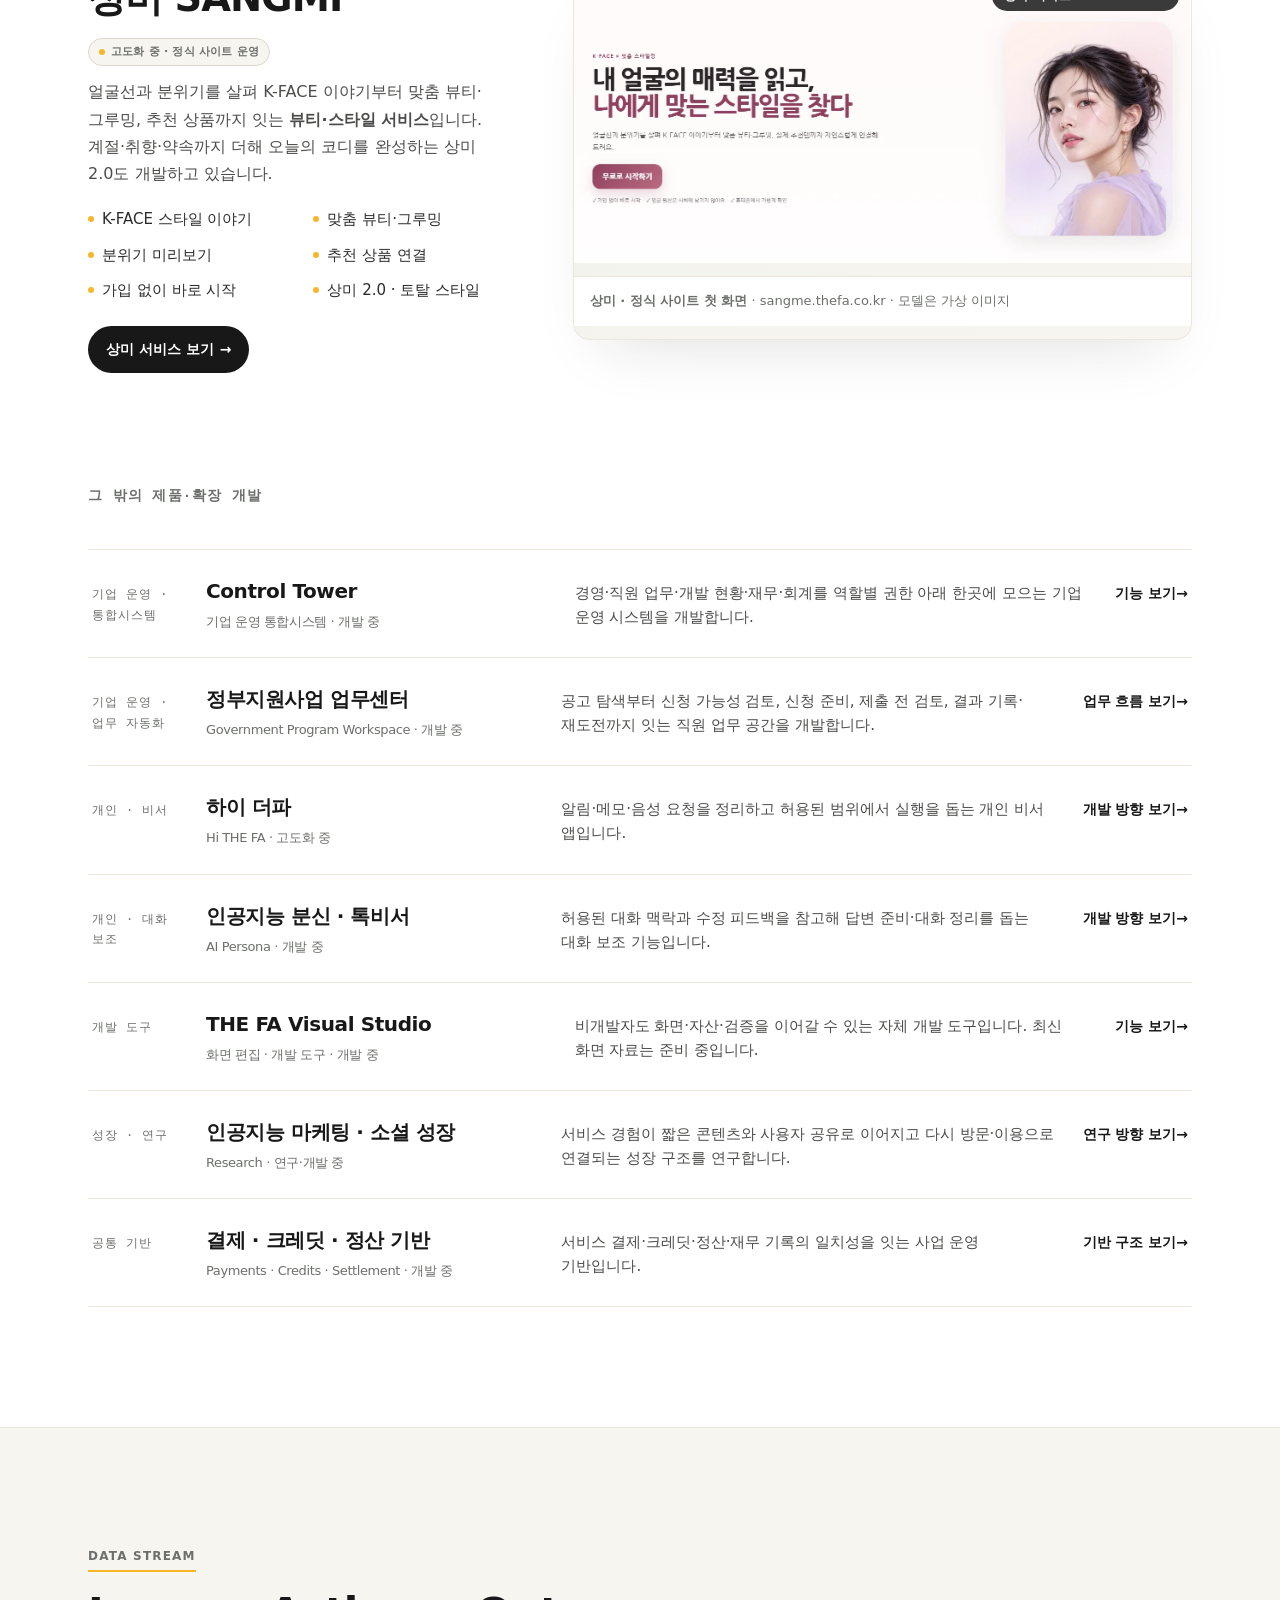
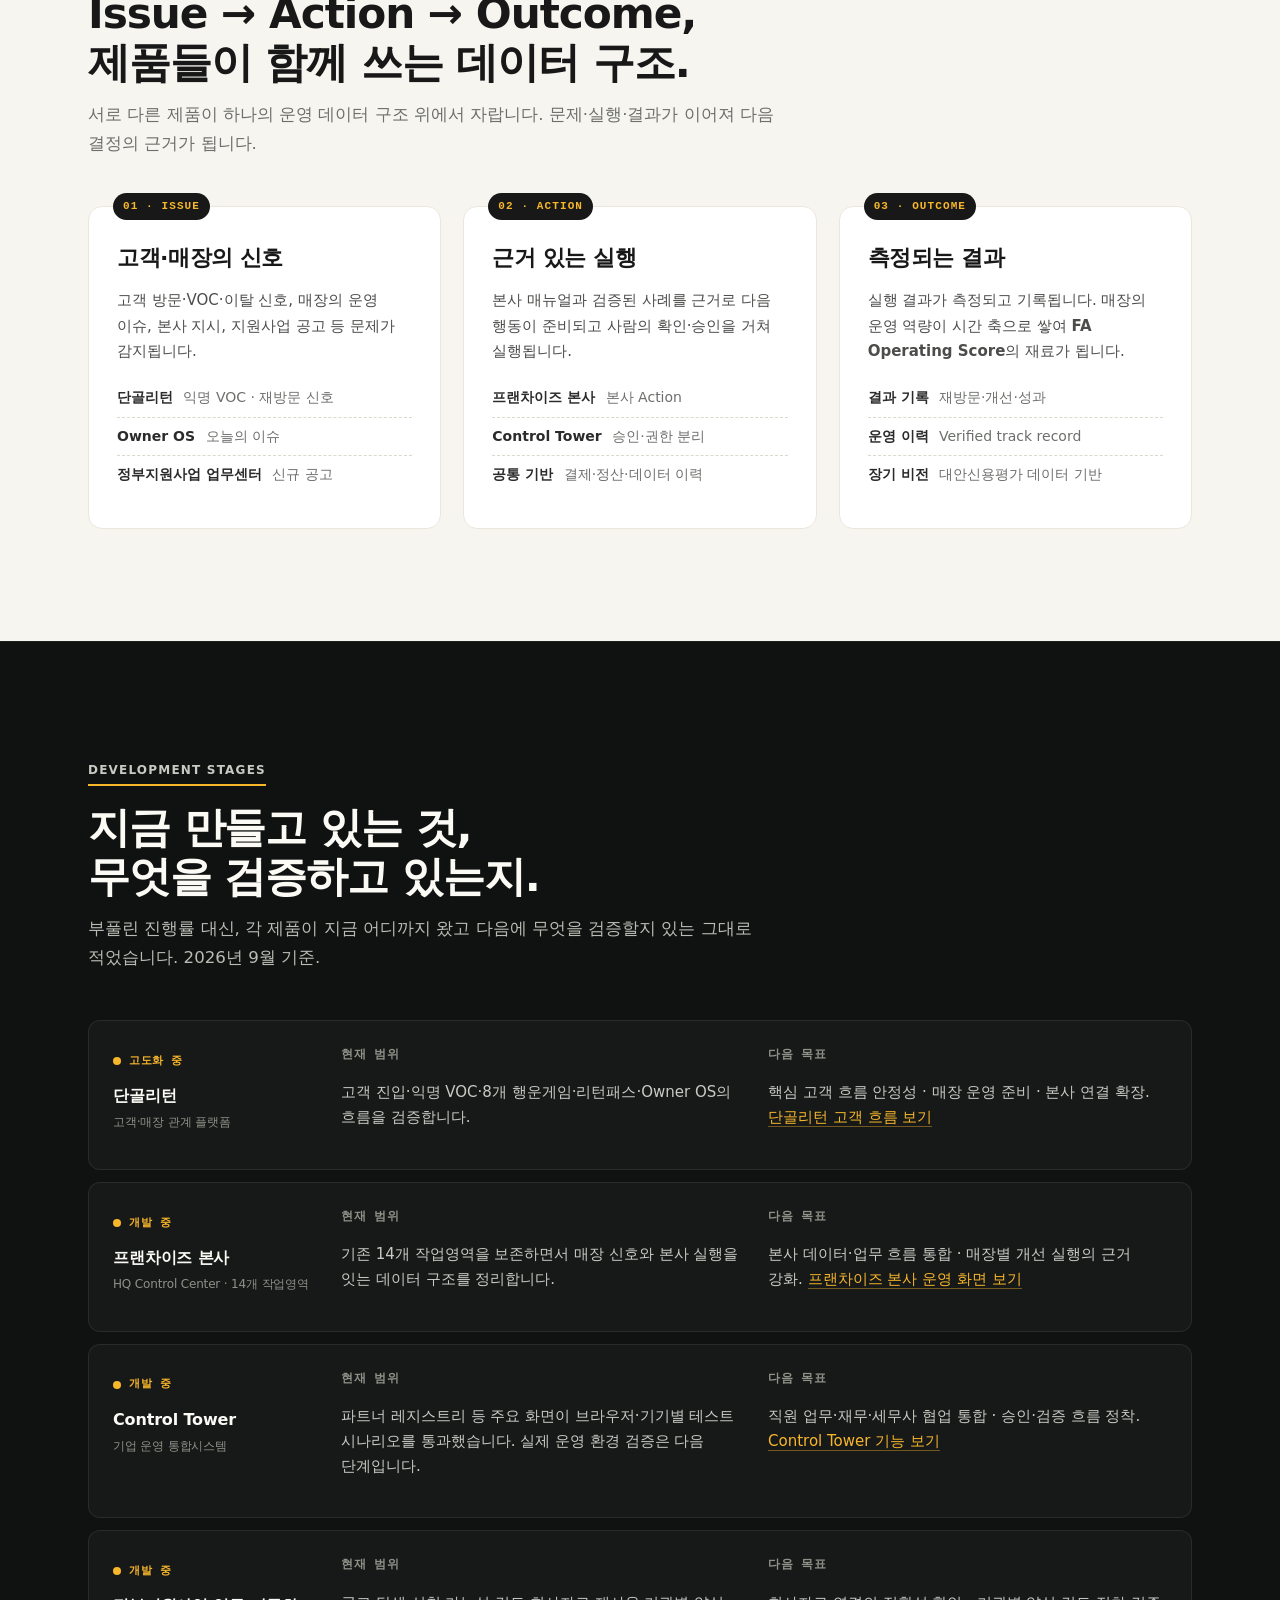
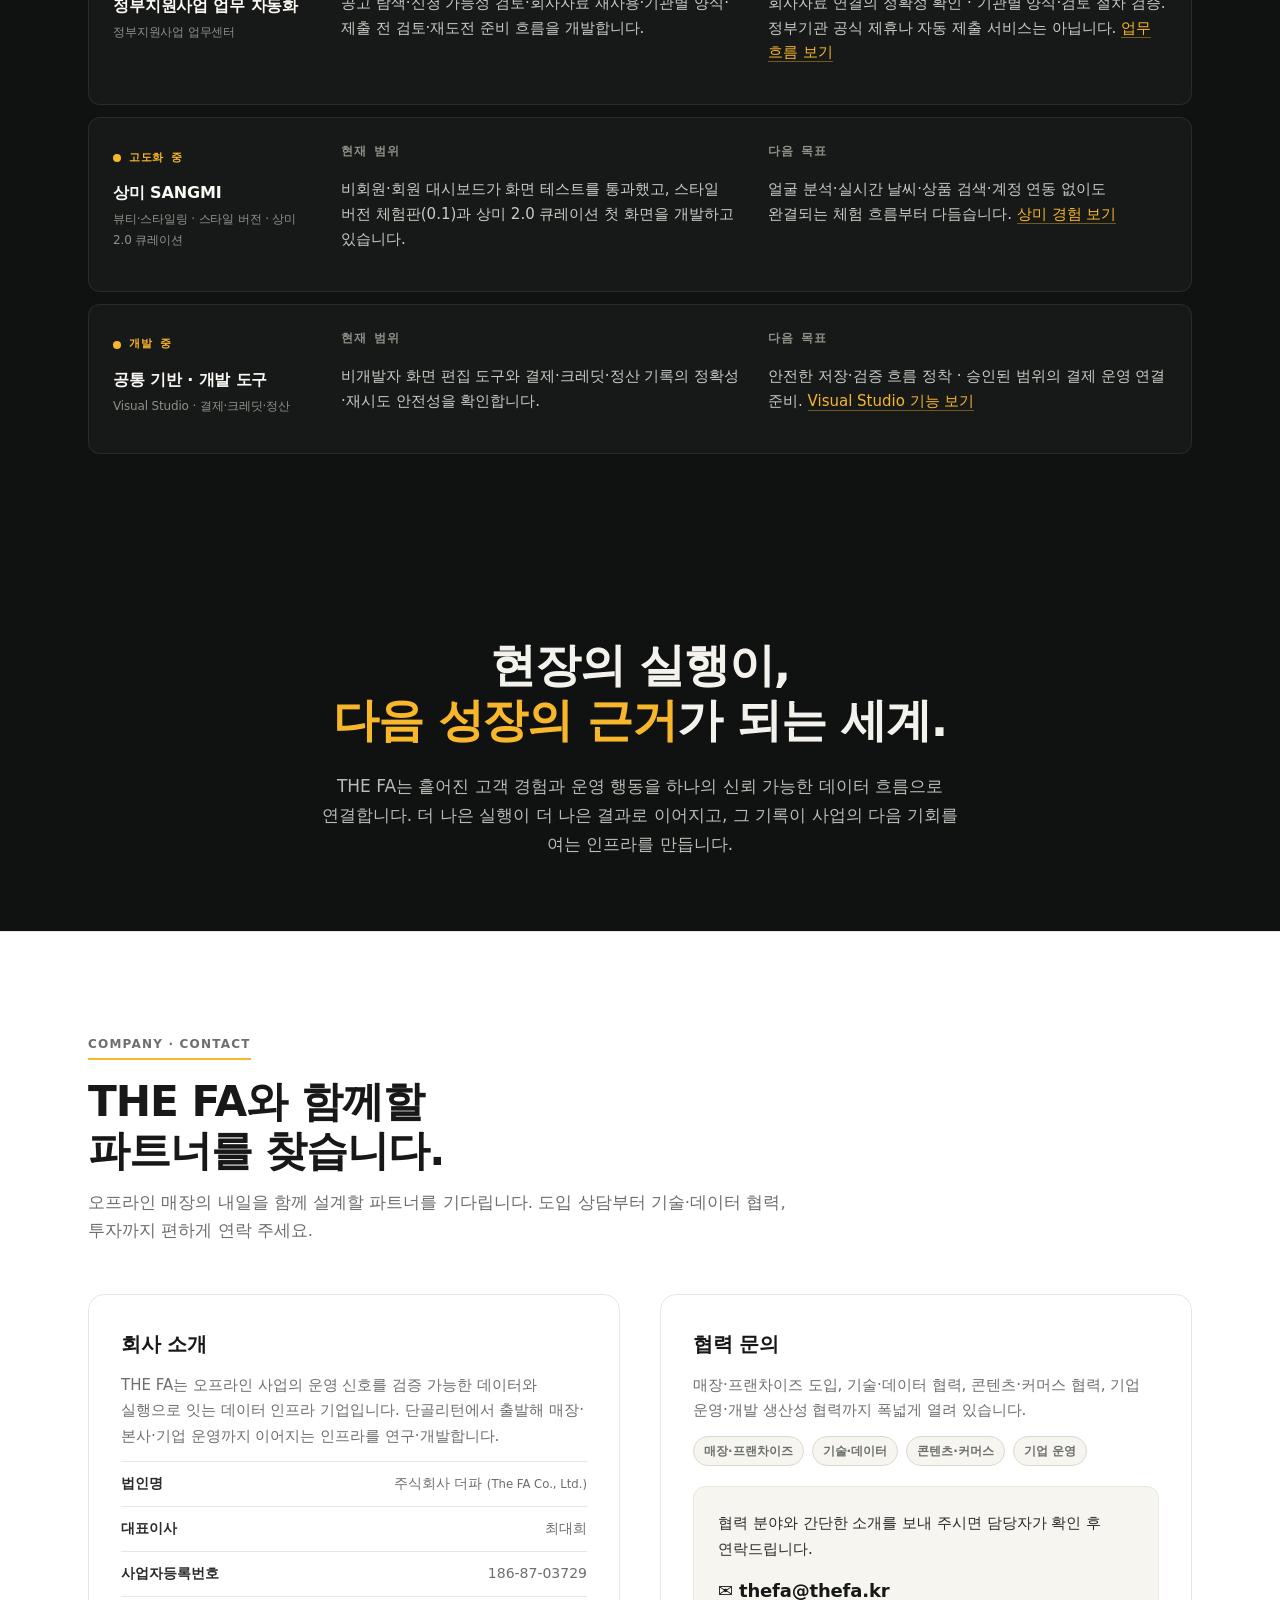
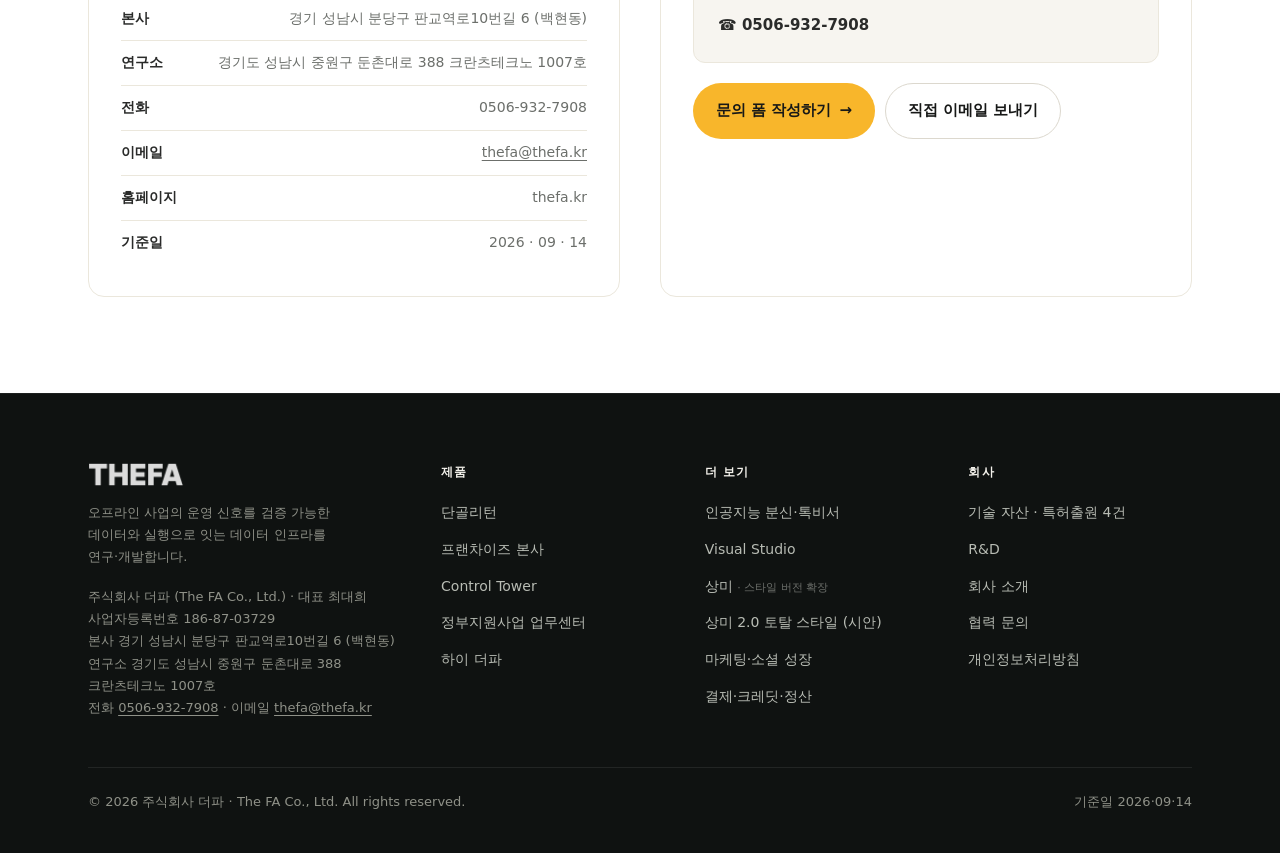
==== commit fbec6dca: "Preview: feature/thefa-core-intro @ 71de6ef (production 배포 아님) 연구소 주소 추가분까지 반영한 검토용 미리보기입니다. 운영 사이트 " ====
--- a/index.html
+++ b/index.html
@@ -630,7 +630,8 @@
           <li><b>법인명</b><span>주식회사 더파 <small style="color:var(--muted)">(The FA Co., Ltd.)</small></span></li>
           <li><b>대표이사</b><span>최대희</span></li>
           <li><b>사업자등록번호</b><span>186-87-03729</span></li>
-          <li><b>주소</b><span>경기 성남시 분당구 판교역로10번길 6 (백현동)</span></li>
+          <li><b>본사</b><span>경기 성남시 분당구 판교역로10번길 6 (백현동)</span></li>
+          <li><b>연구소</b><span>경기도 성남시 중원구 둔촌대로 388 크란츠테크노 1007호</span></li>
           <li><b>전화</b><span>0506-932-7908</span></li>
           <li><b>이메일</b><span><a href="mailto:thefa@thefa.kr">thefa@thefa.kr</a></span></li>
           <li><b>홈페이지</b><span>thefa.kr</span></li>
@@ -681,7 +682,8 @@
         <address style="margin-top:18px;font-style:normal;font-size:13px;color:#8f9188;line-height:1.7">
           주식회사 더파 (The FA Co., Ltd.) · 대표 최대희<br/>
           사업자등록번호 186-87-03729<br/>
-          경기 성남시 분당구 판교역로10번길 6 (백현동)<br/>
+          본사 경기 성남시 분당구 판교역로10번길 6 (백현동)<br/>
+          연구소 경기도 성남시 중원구 둔촌대로 388 크란츠테크노 1007호<br/>
           전화 <a href="tel:0506-932-7908" style="color:inherit">0506-932-7908</a> ·
           이메일 <a href="mailto:thefa@thefa.kr" style="color:inherit;text-decoration:underline">thefa@thefa.kr</a>
         </address>
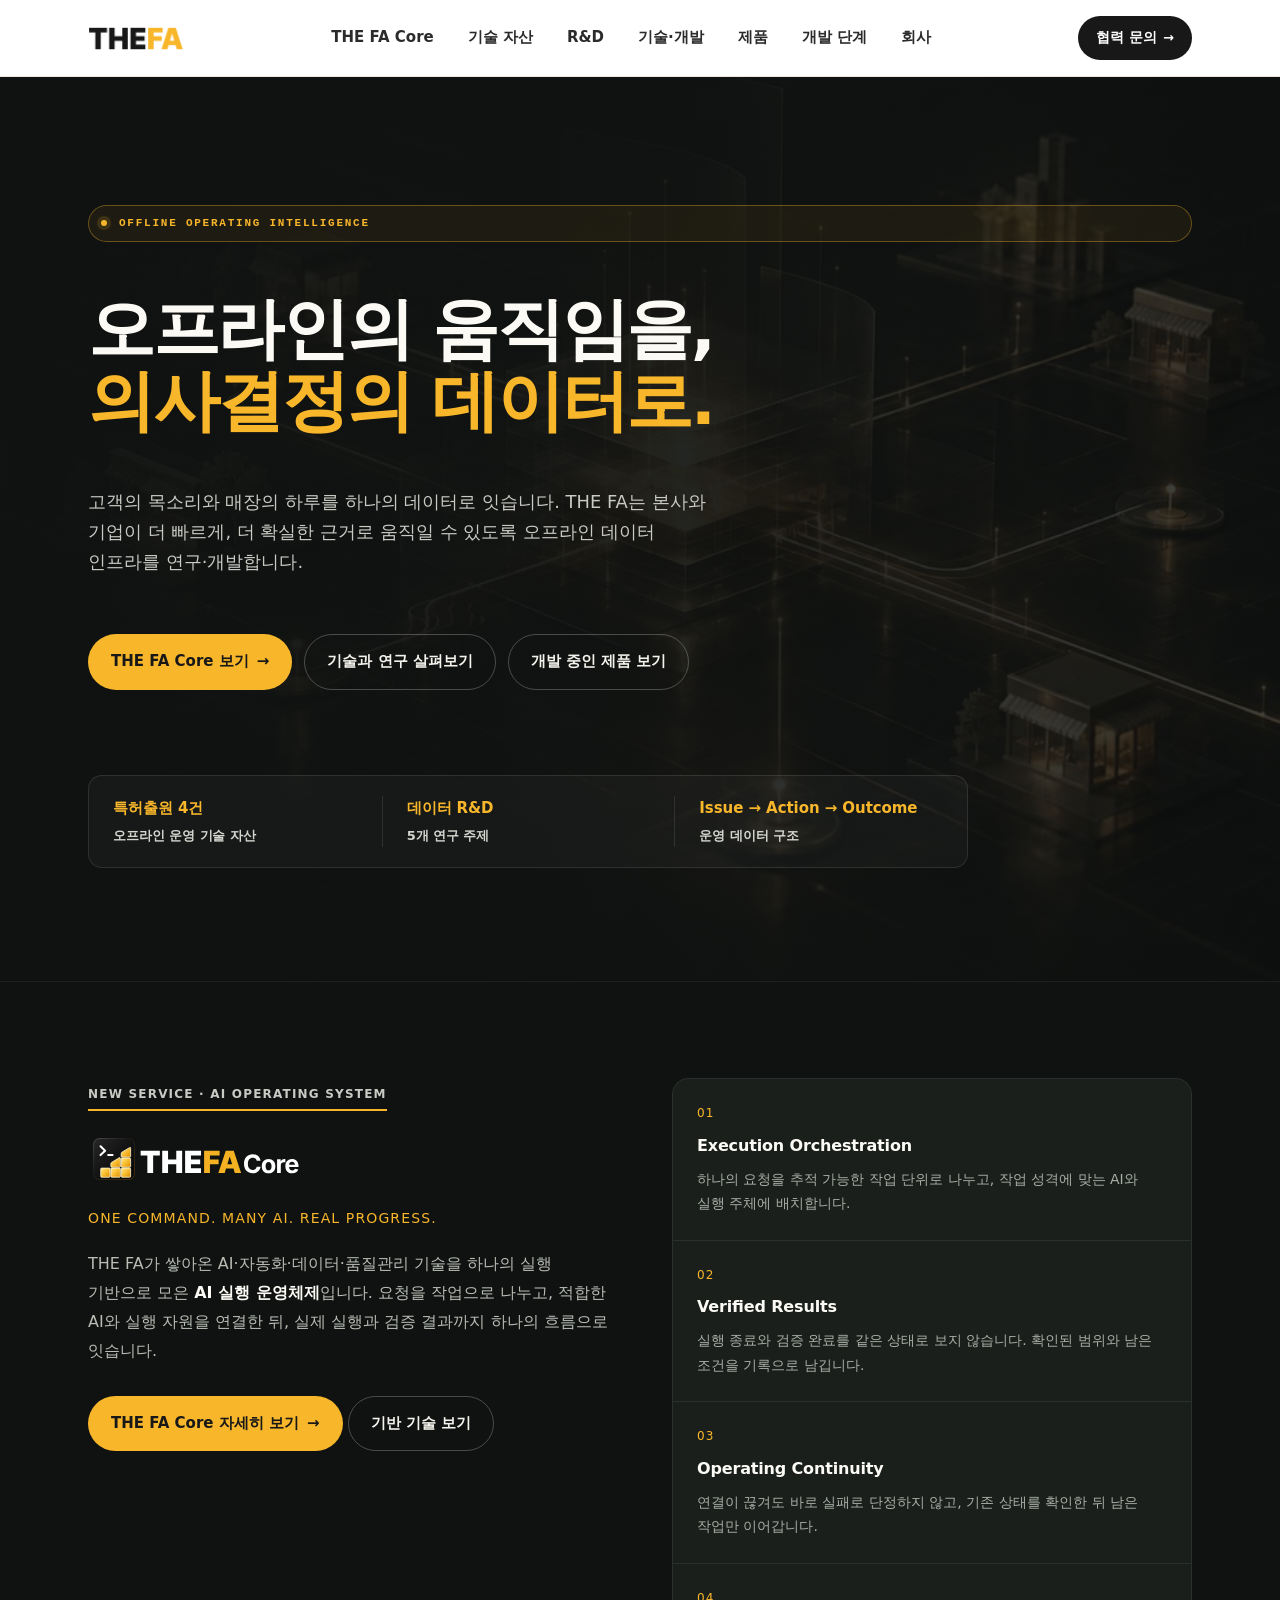
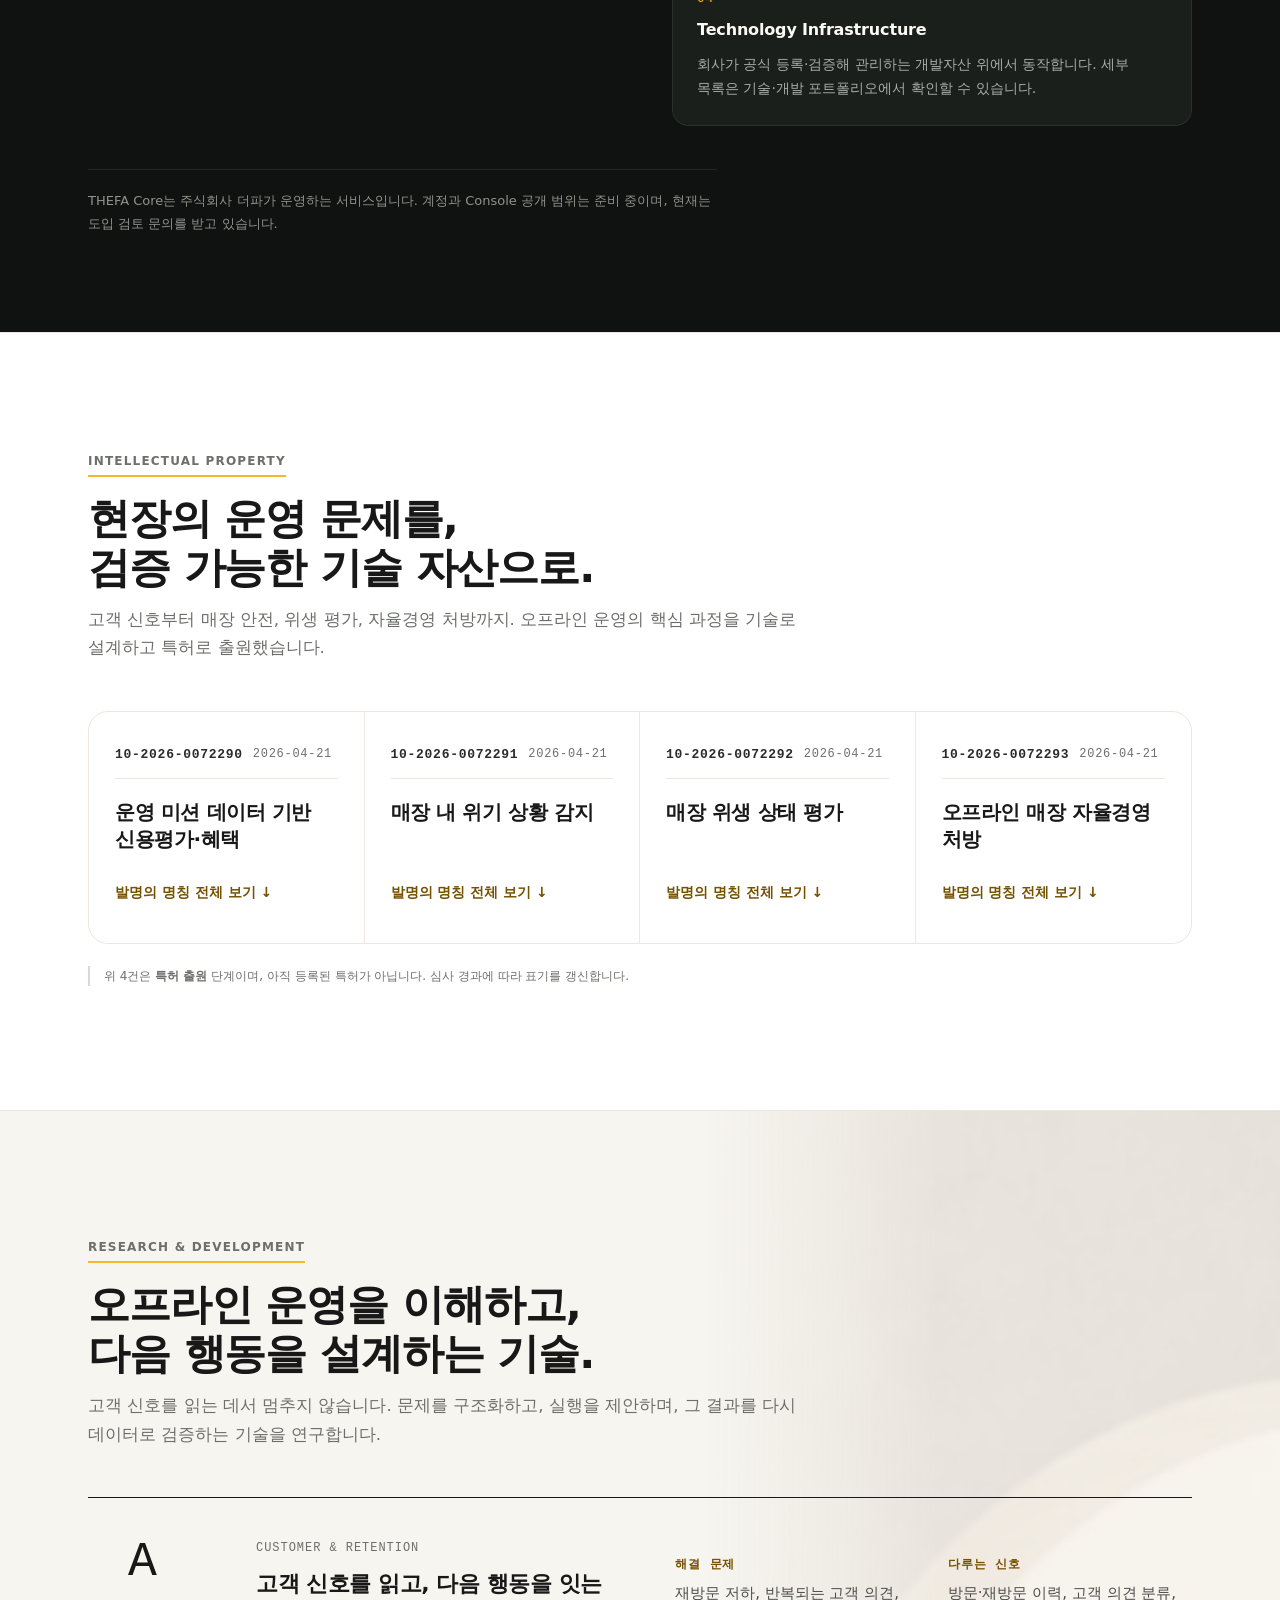
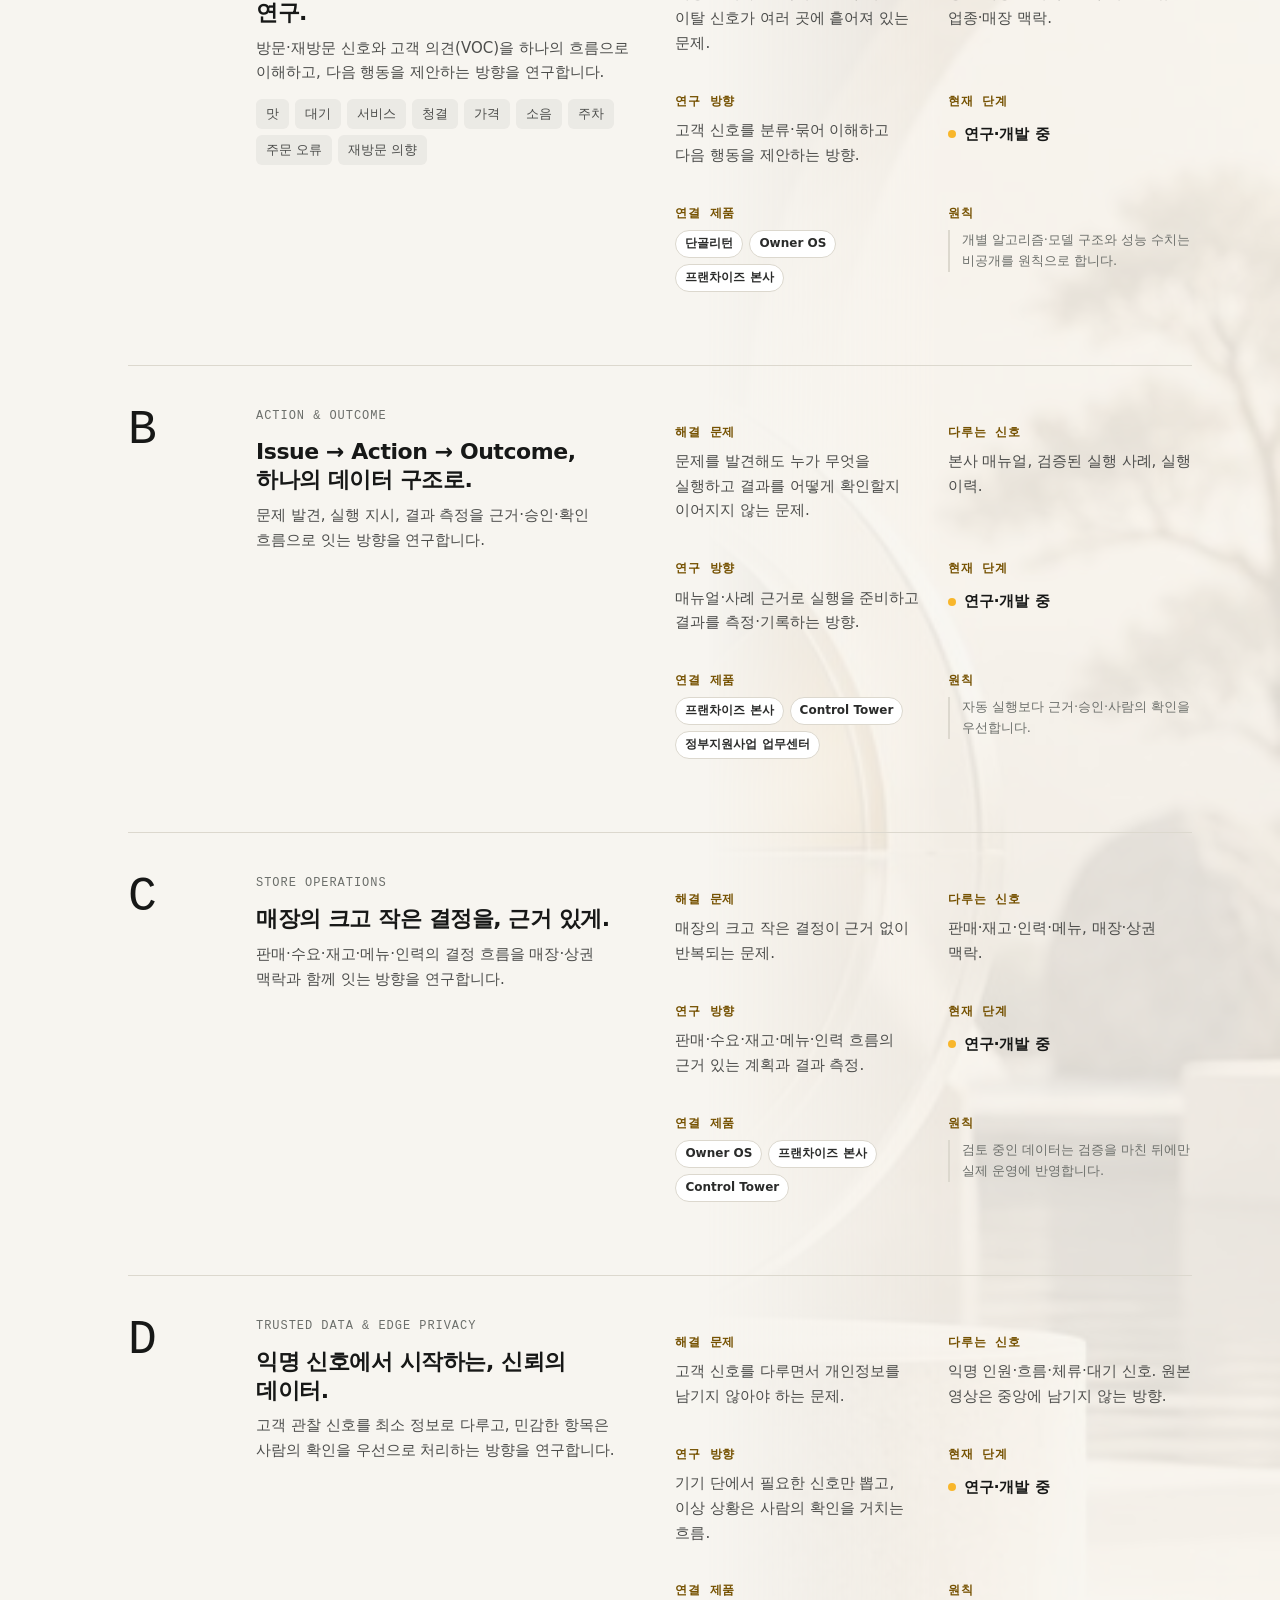
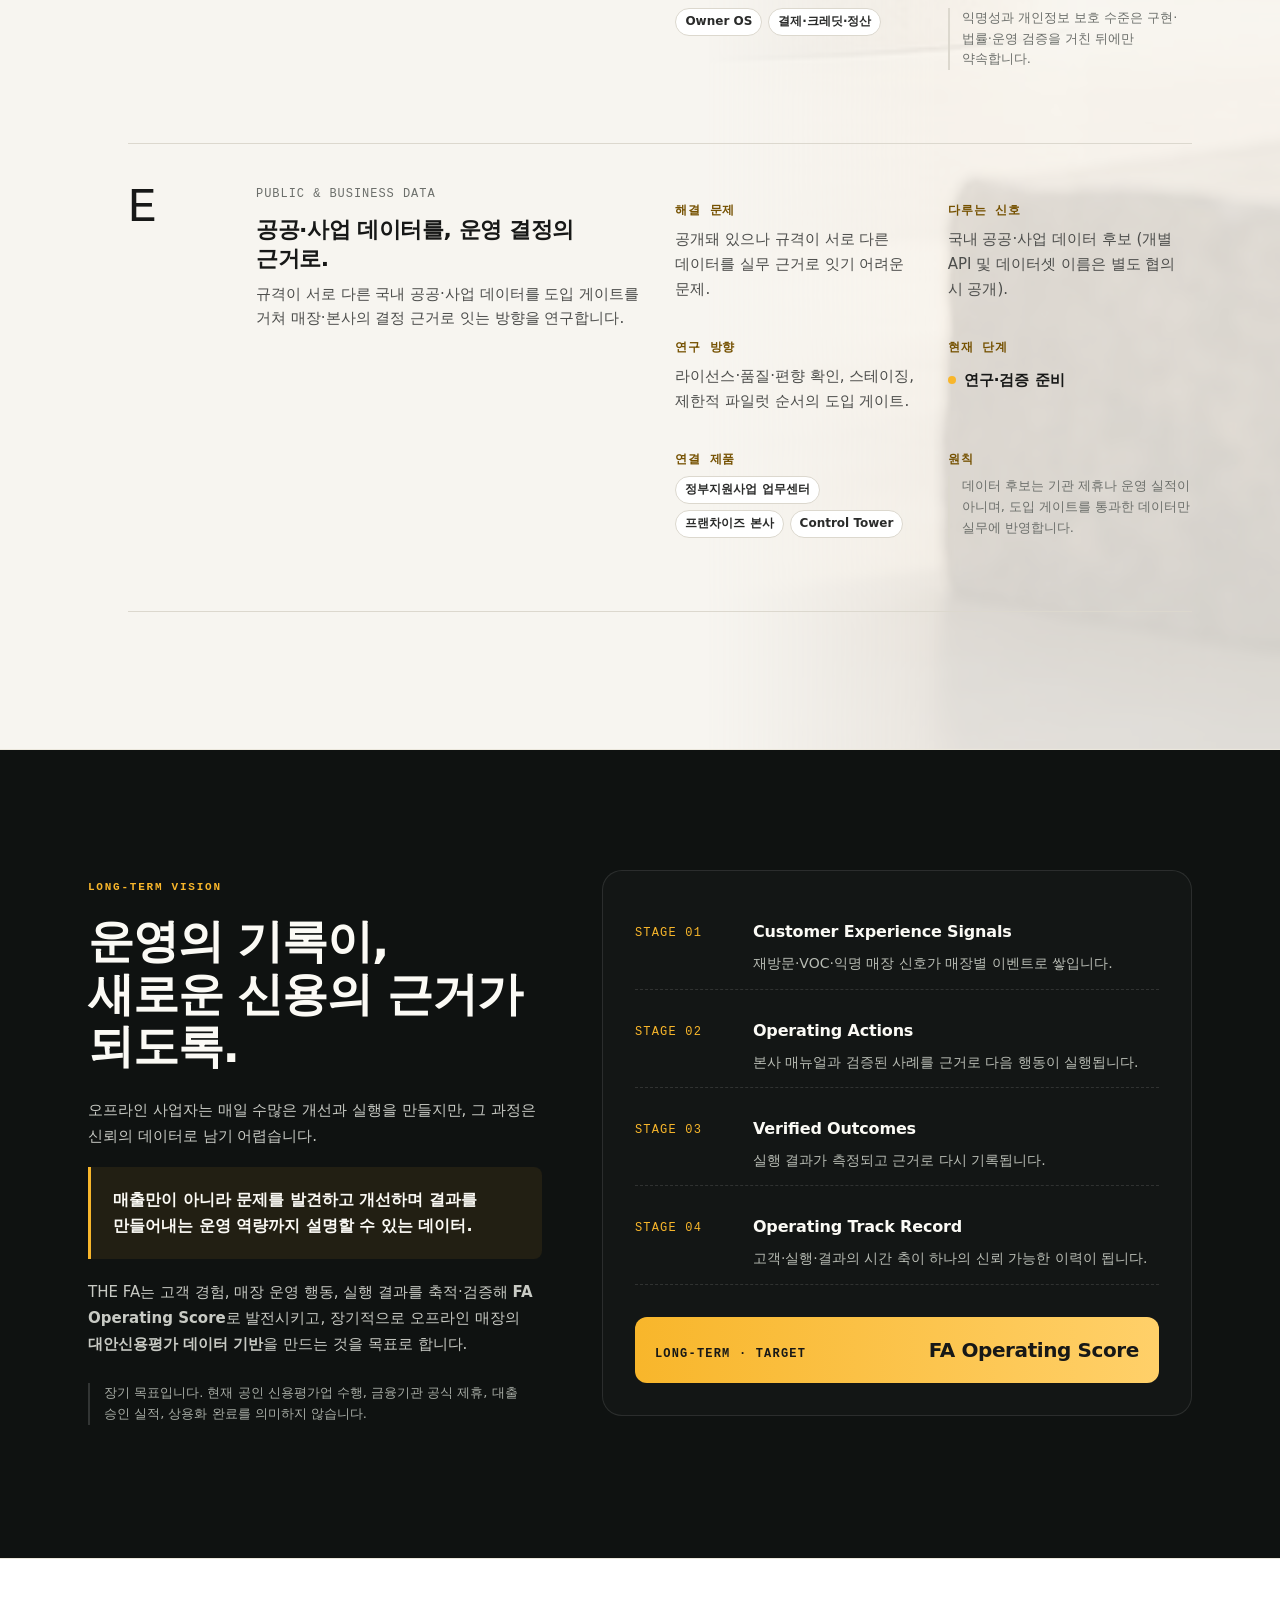
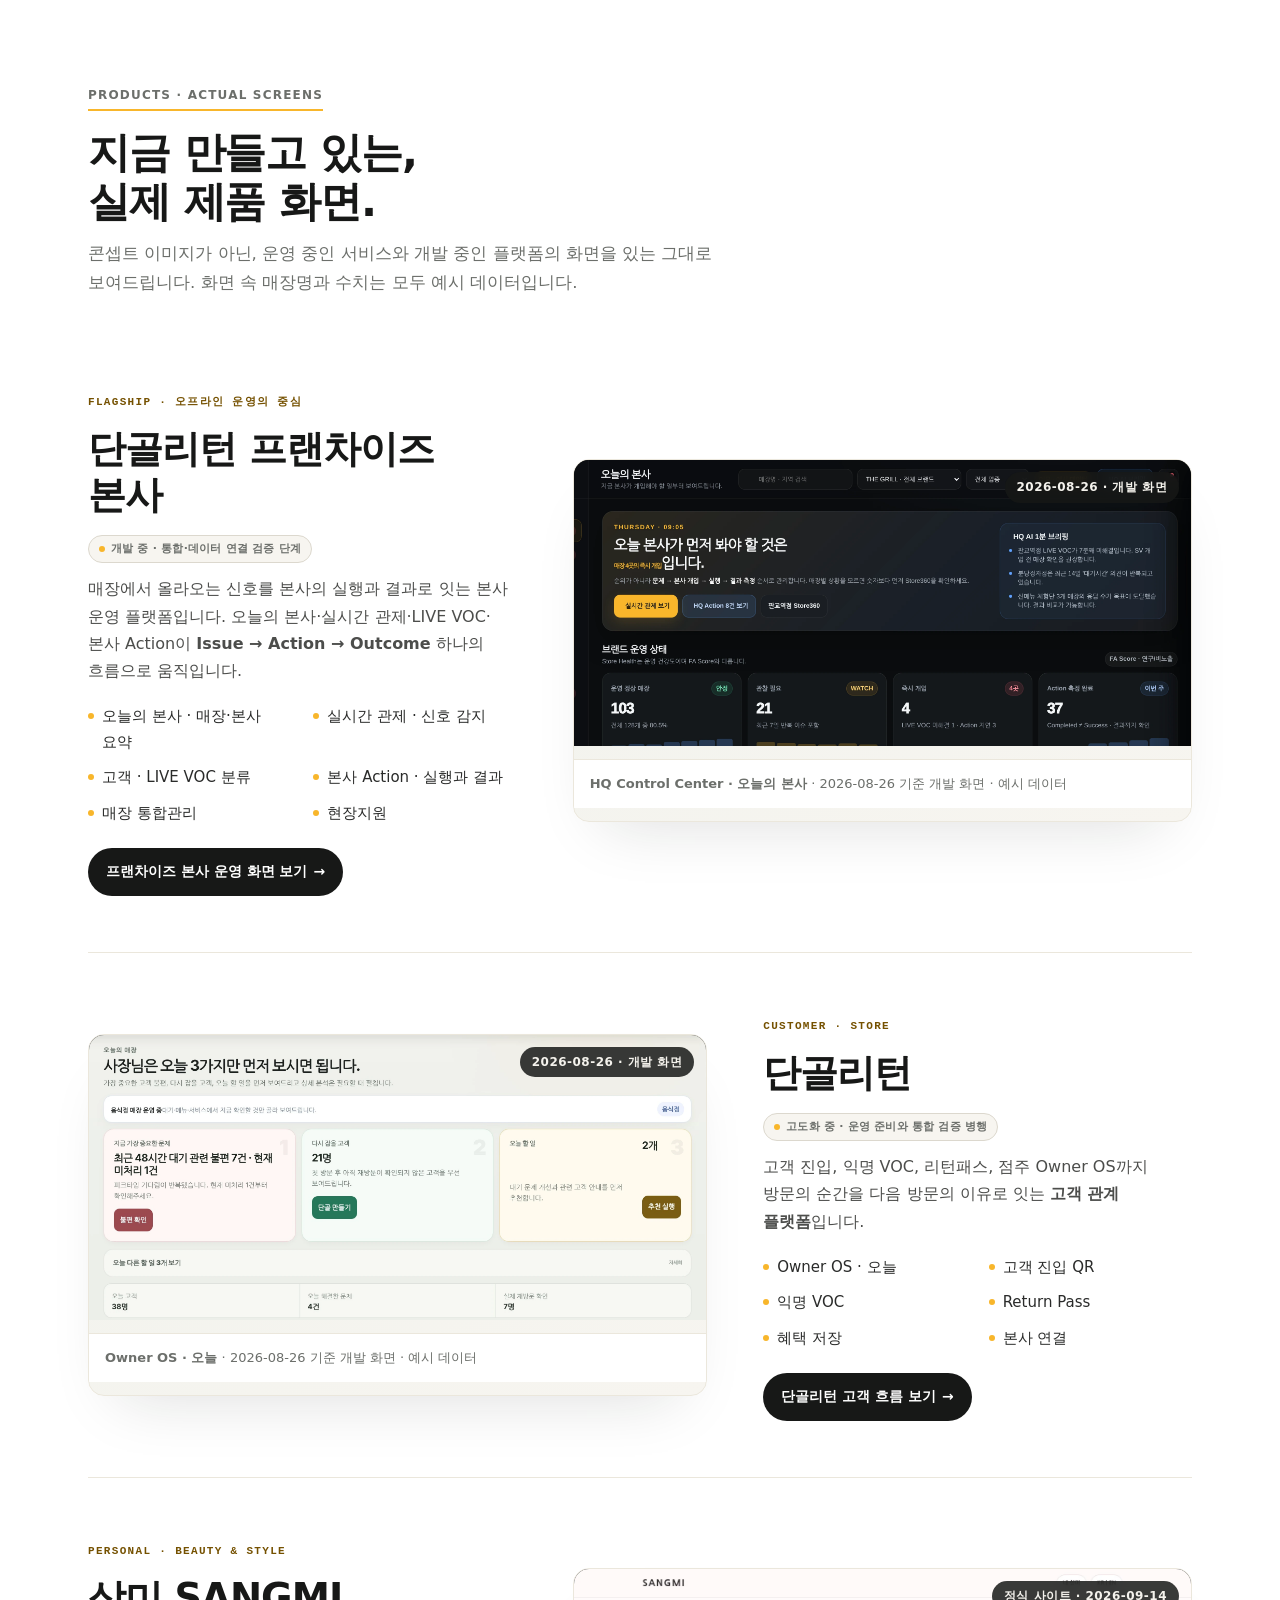
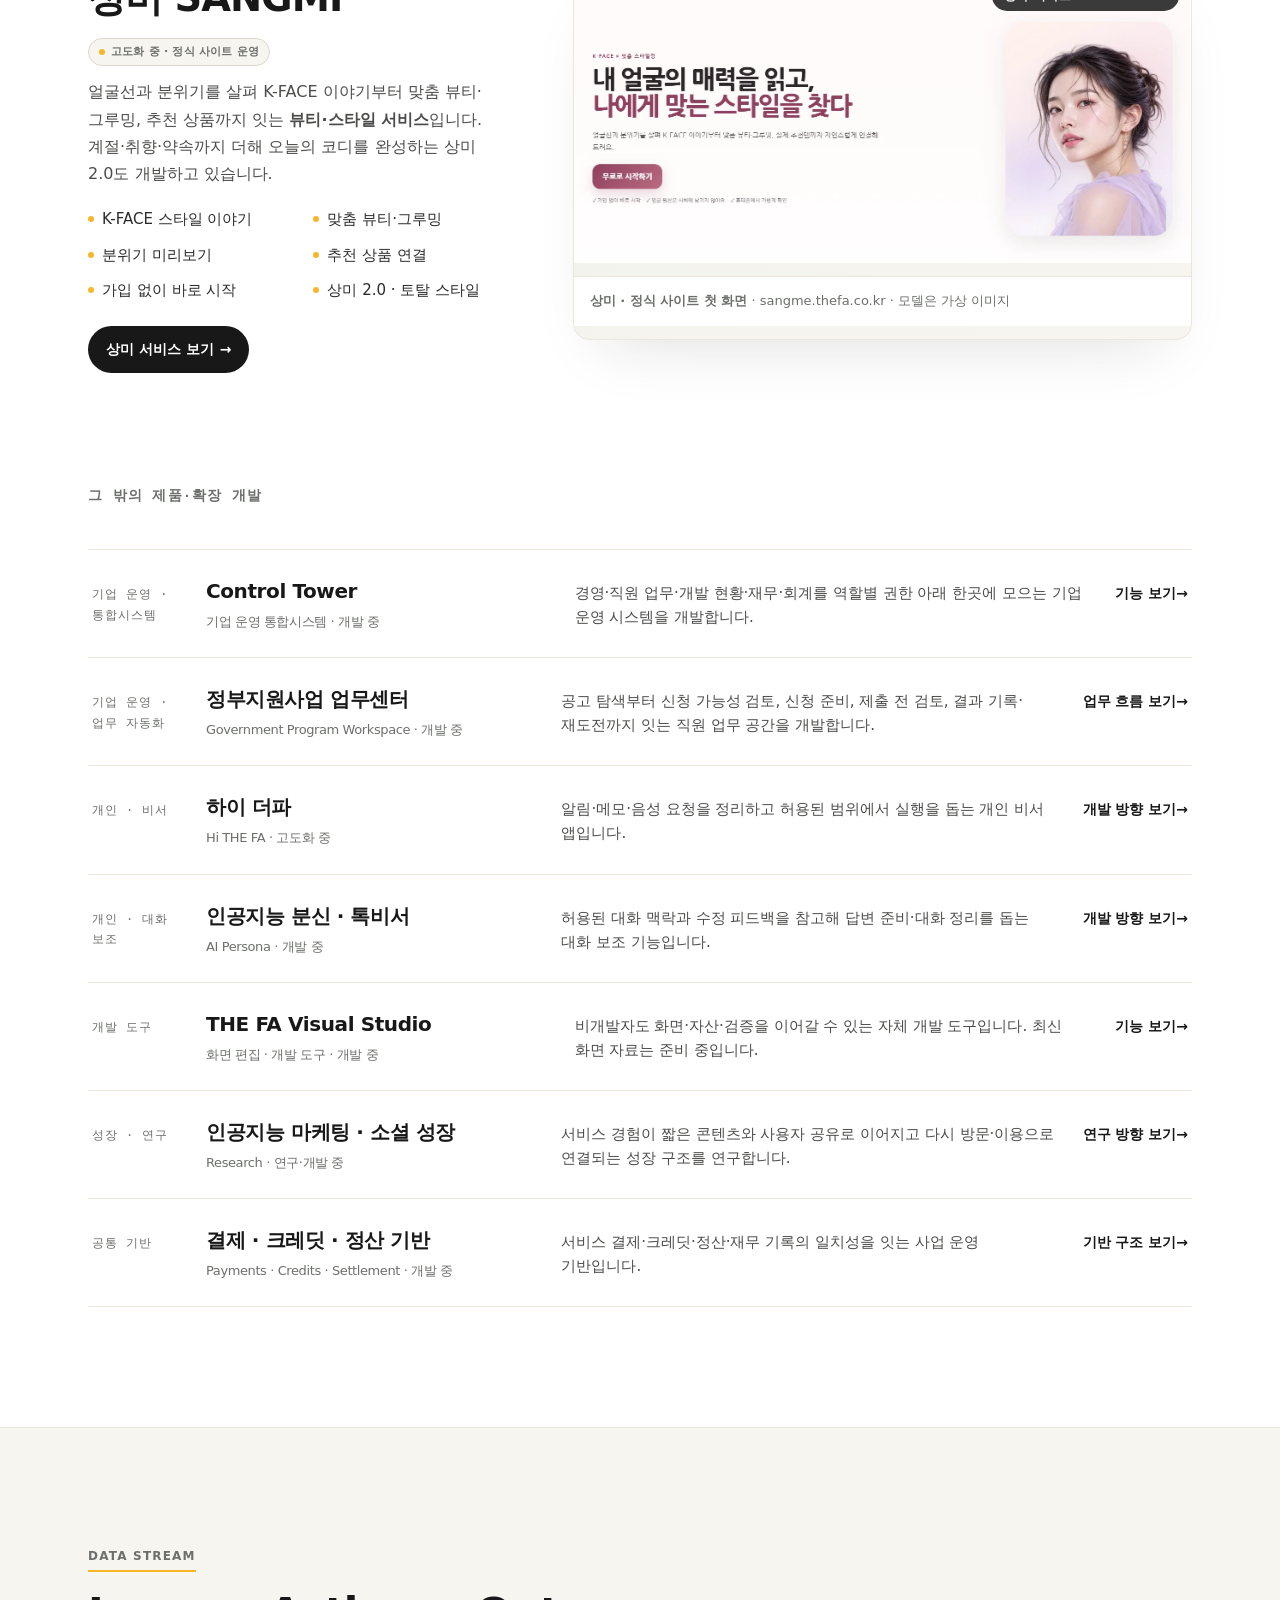
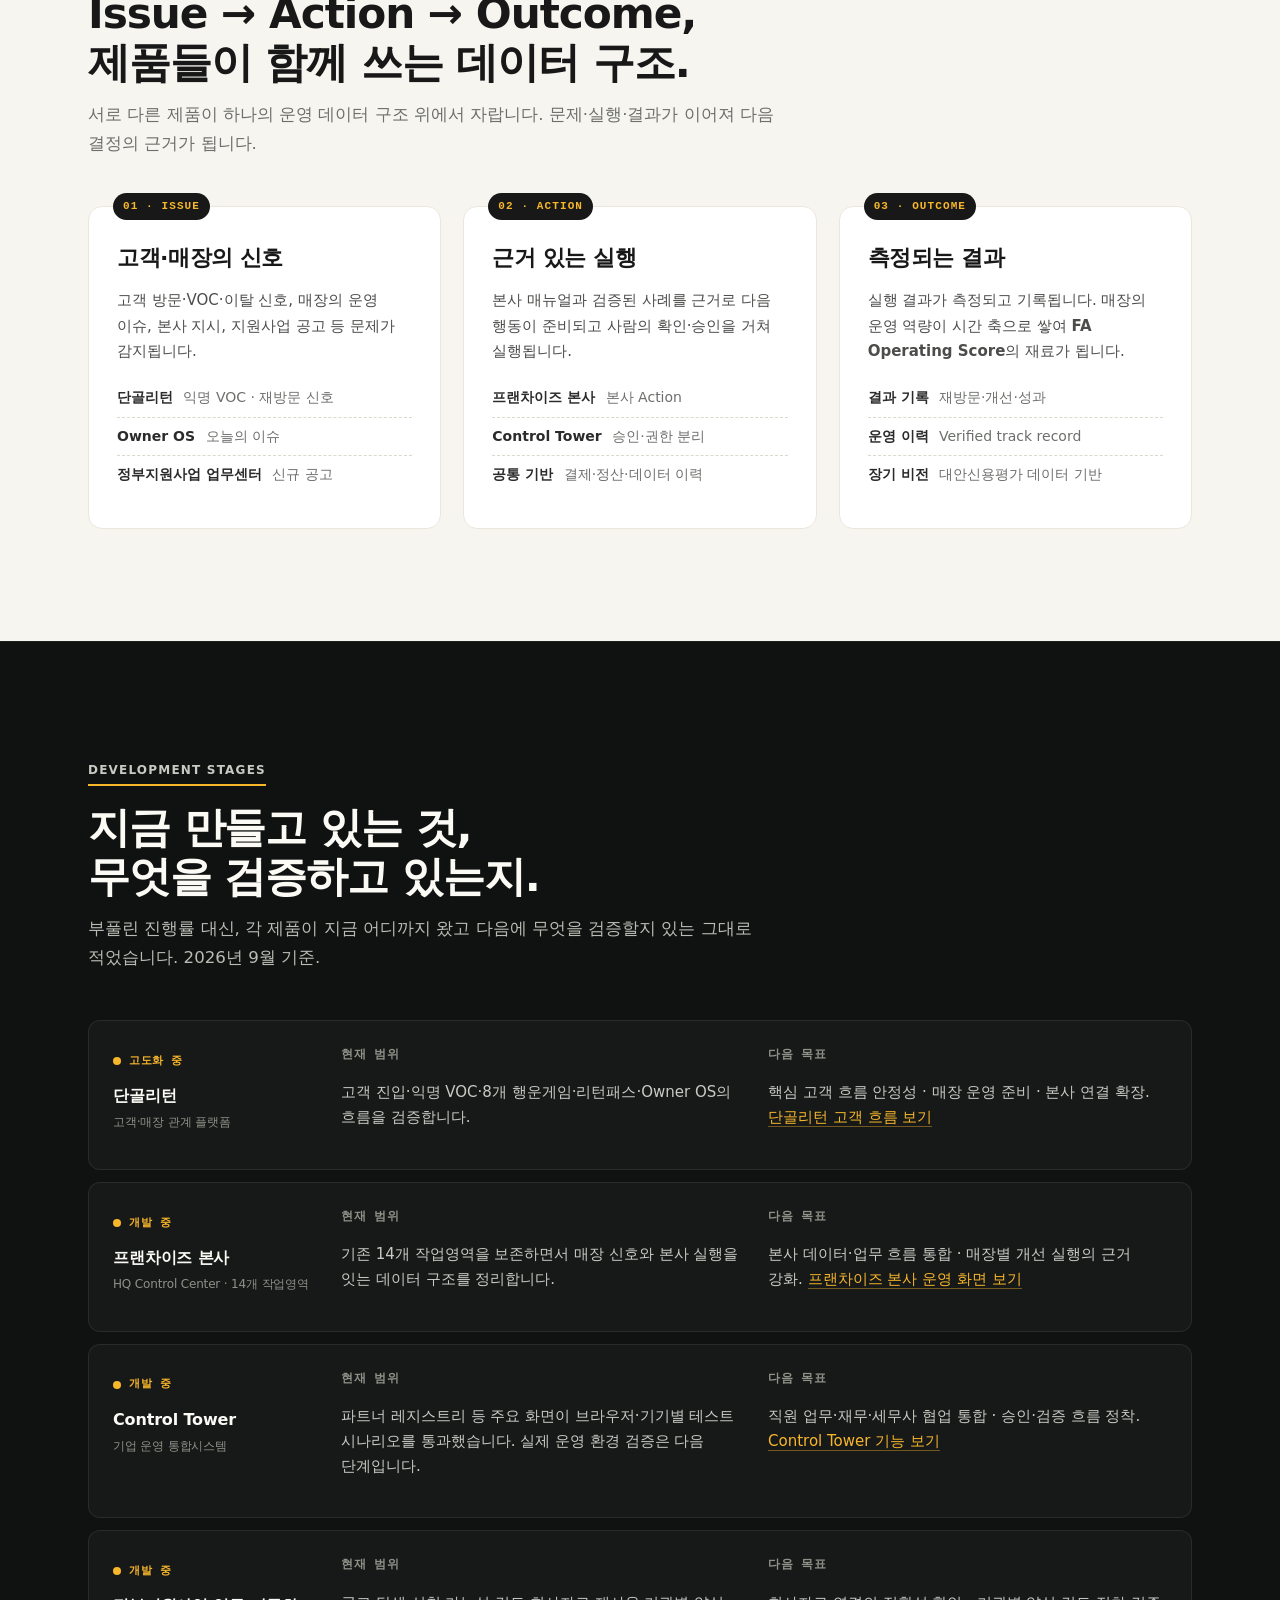
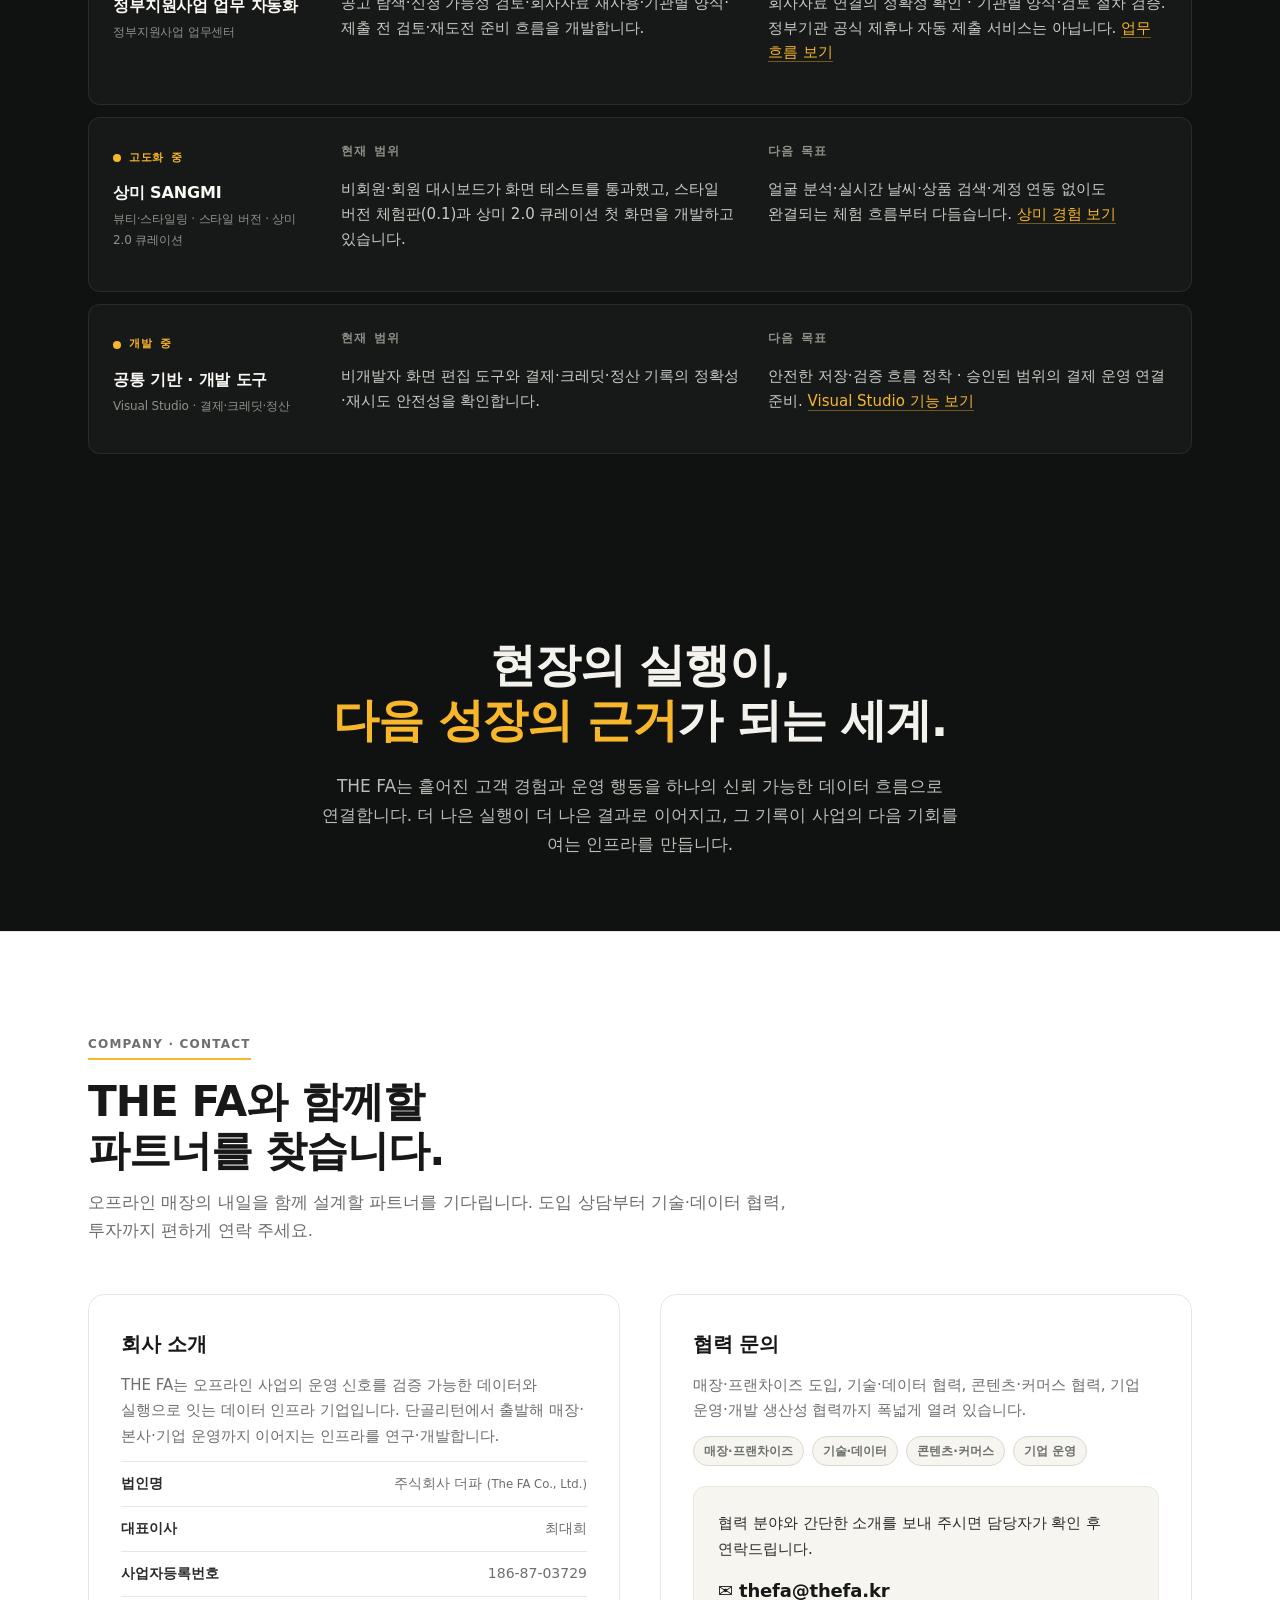
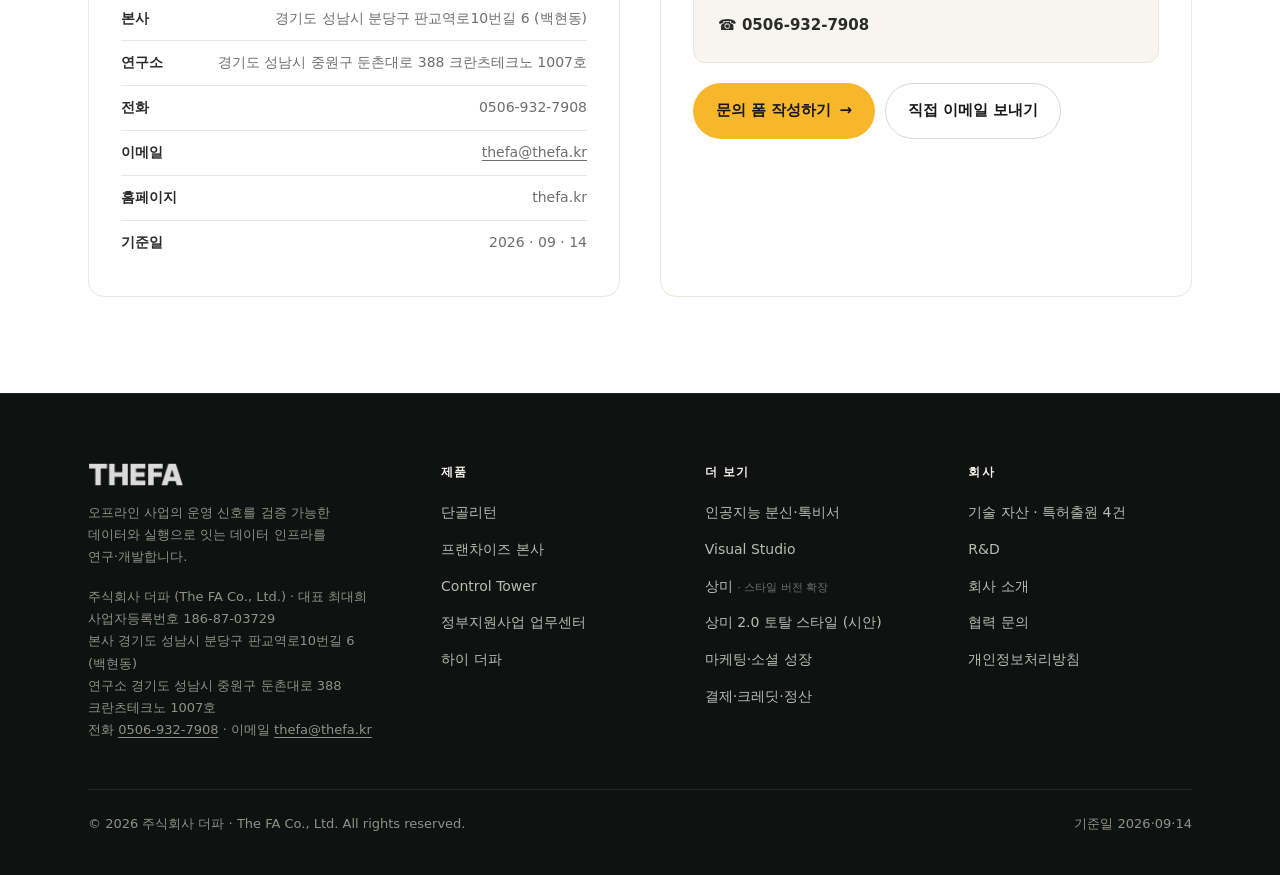
==== commit 7b245767: "Preview: feature/thefa-core-intro @ 7e16043 (production 배포 아님) 주소 시도명 '경기도' 통일까지 반영한 검토용 미리보기입니다.  C" ====
--- a/index.html
+++ b/index.html
@@ -630,7 +630,7 @@
           <li><b>법인명</b><span>주식회사 더파 <small style="color:var(--muted)">(The FA Co., Ltd.)</small></span></li>
           <li><b>대표이사</b><span>최대희</span></li>
           <li><b>사업자등록번호</b><span>186-87-03729</span></li>
-          <li><b>본사</b><span>경기 성남시 분당구 판교역로10번길 6 (백현동)</span></li>
+          <li><b>본사</b><span>경기도 성남시 분당구 판교역로10번길 6 (백현동)</span></li>
           <li><b>연구소</b><span>경기도 성남시 중원구 둔촌대로 388 크란츠테크노 1007호</span></li>
           <li><b>전화</b><span>0506-932-7908</span></li>
           <li><b>이메일</b><span><a href="mailto:thefa@thefa.kr">thefa@thefa.kr</a></span></li>
@@ -682,7 +682,7 @@
         <address style="margin-top:18px;font-style:normal;font-size:13px;color:#8f9188;line-height:1.7">
           주식회사 더파 (The FA Co., Ltd.) · 대표 최대희<br/>
           사업자등록번호 186-87-03729<br/>
-          본사 경기 성남시 분당구 판교역로10번길 6 (백현동)<br/>
+          본사 경기도 성남시 분당구 판교역로10번길 6 (백현동)<br/>
           연구소 경기도 성남시 중원구 둔촌대로 388 크란츠테크노 1007호<br/>
           전화 <a href="tel:0506-932-7908" style="color:inherit">0506-932-7908</a> ·
           이메일 <a href="mailto:thefa@thefa.kr" style="color:inherit;text-decoration:underline">thefa@thefa.kr</a>
